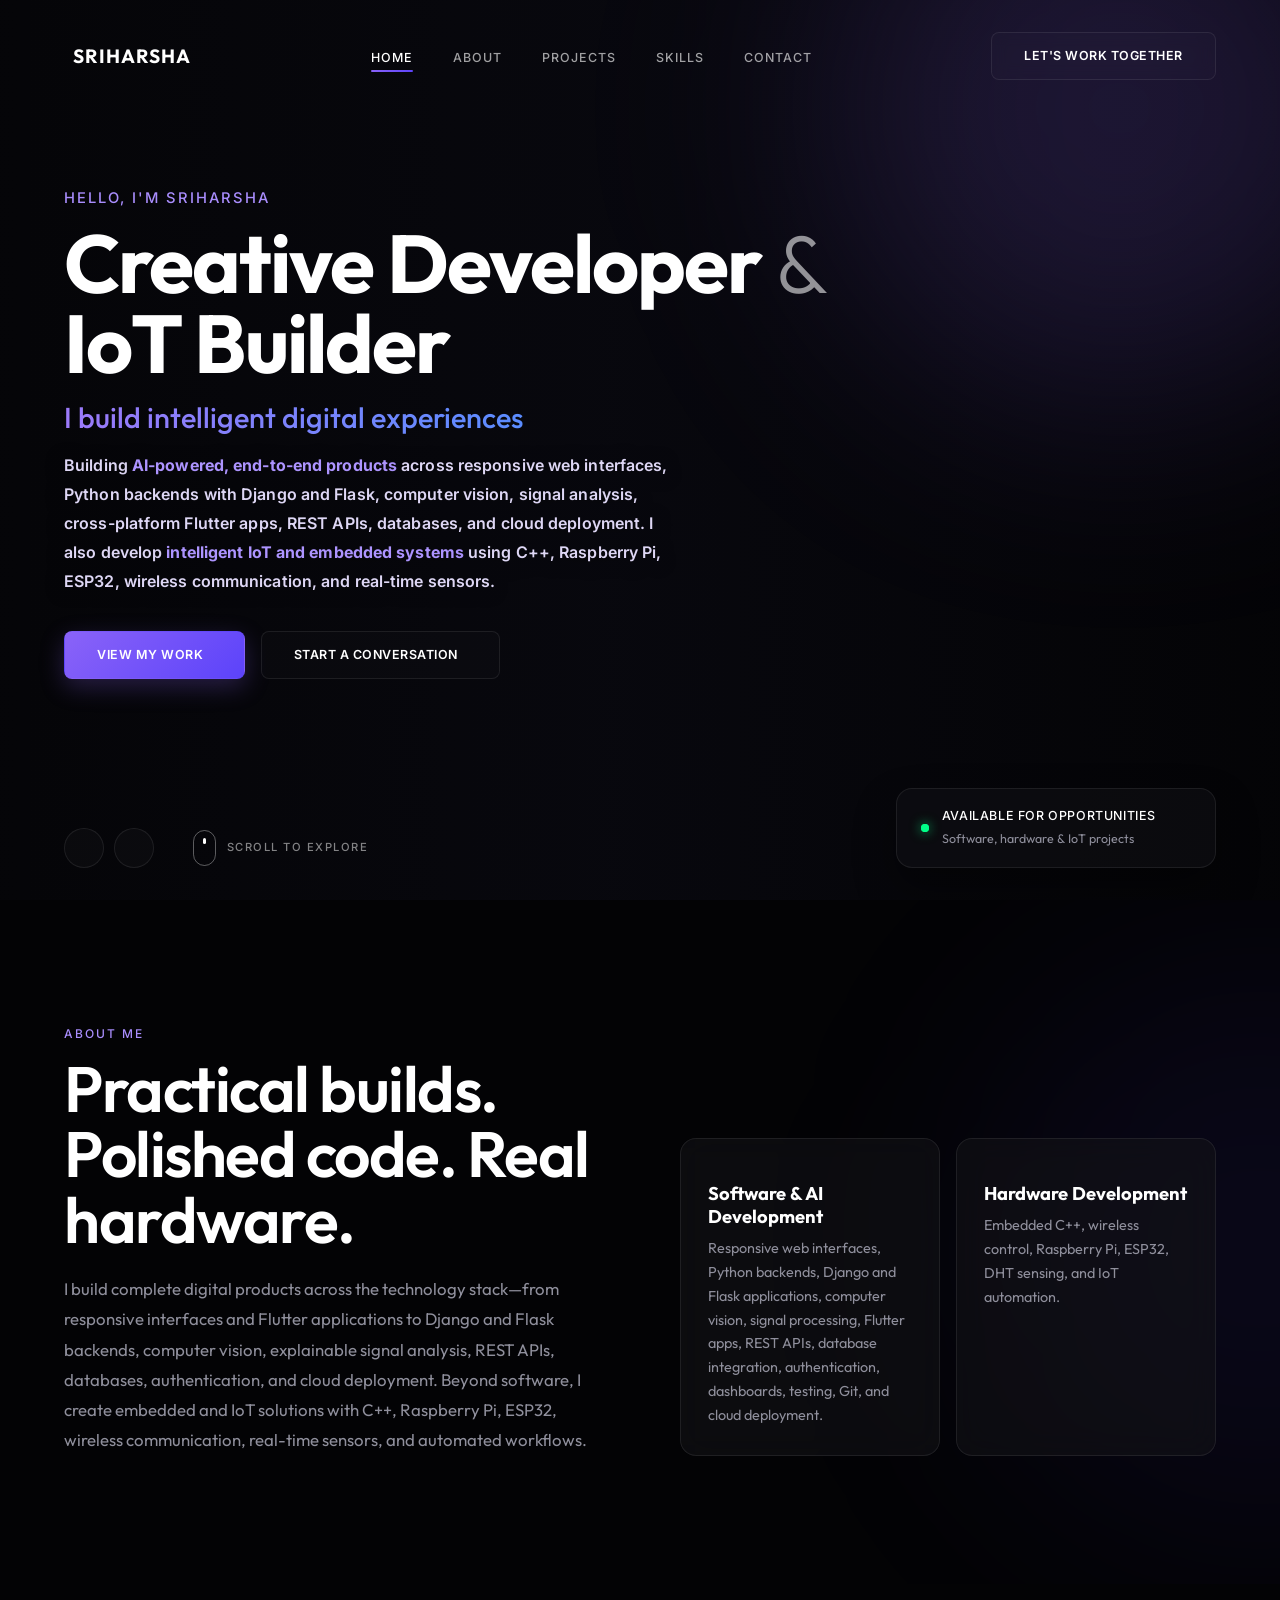
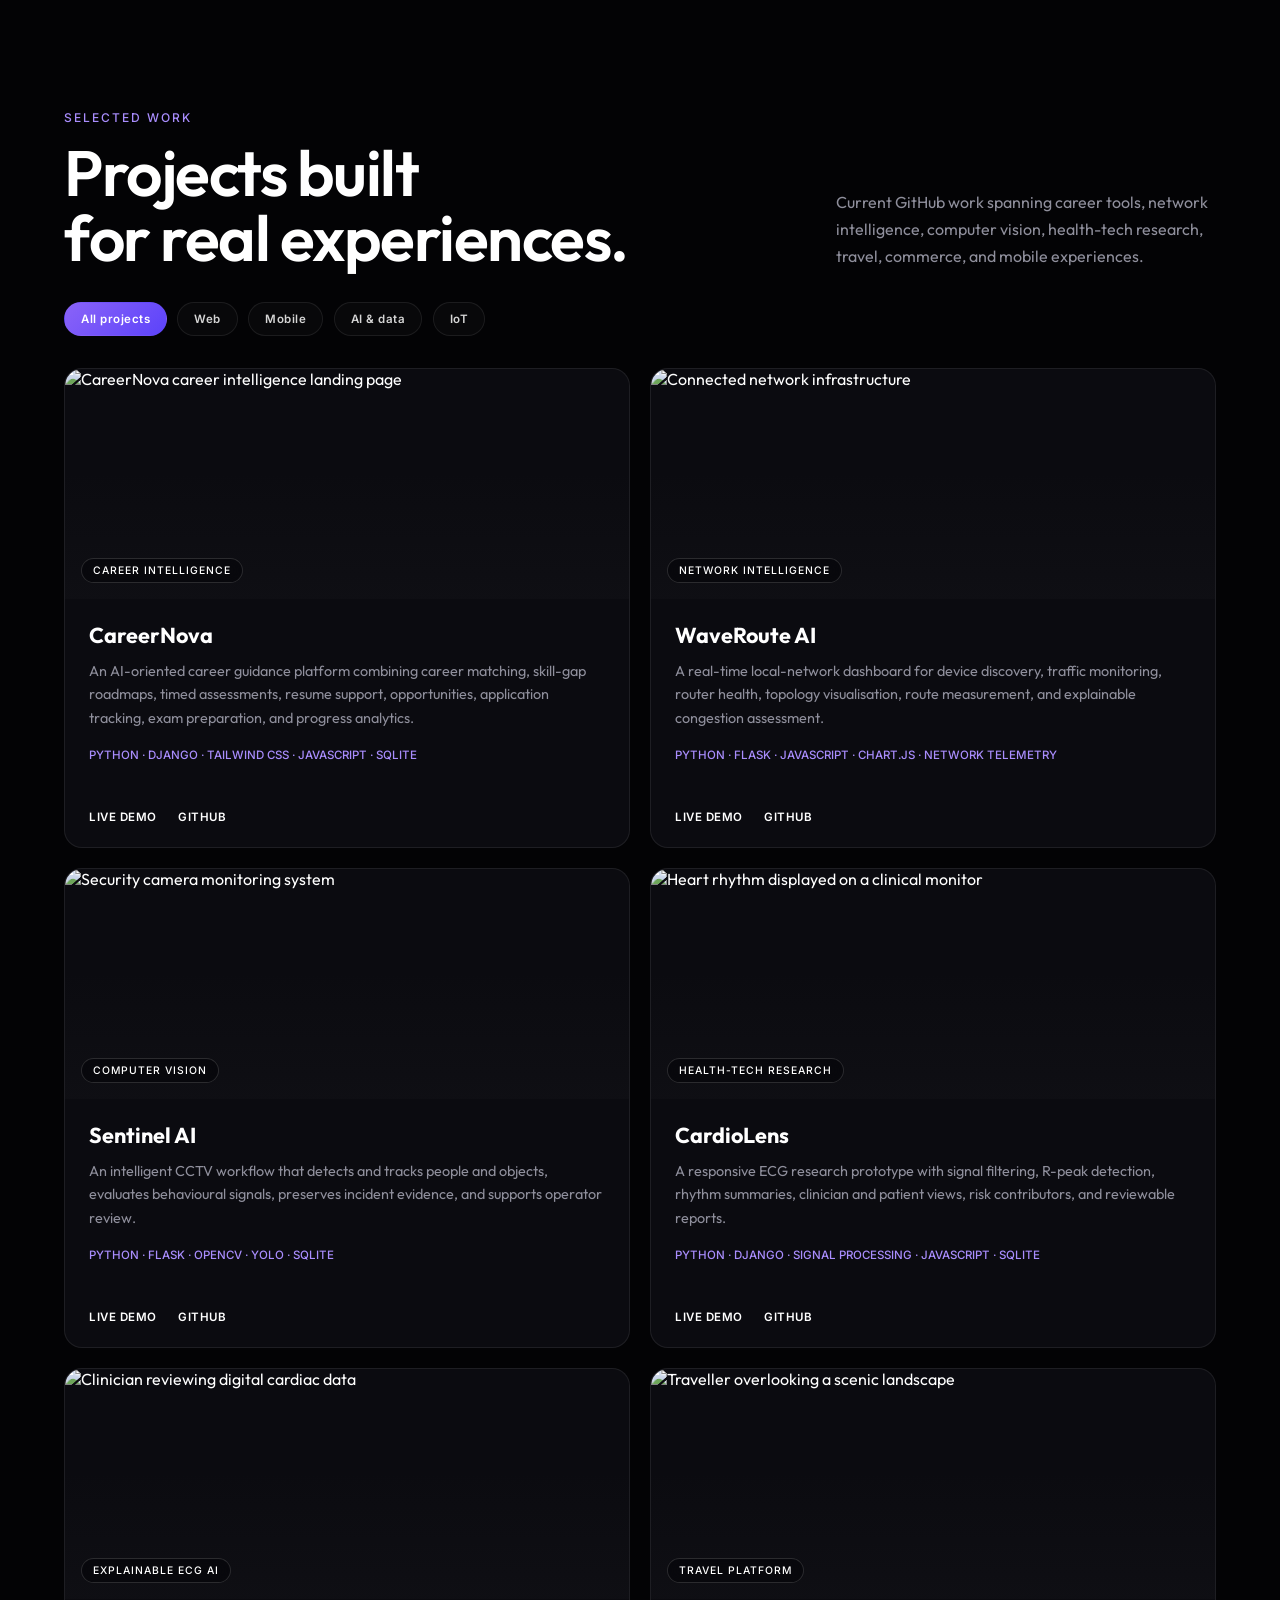
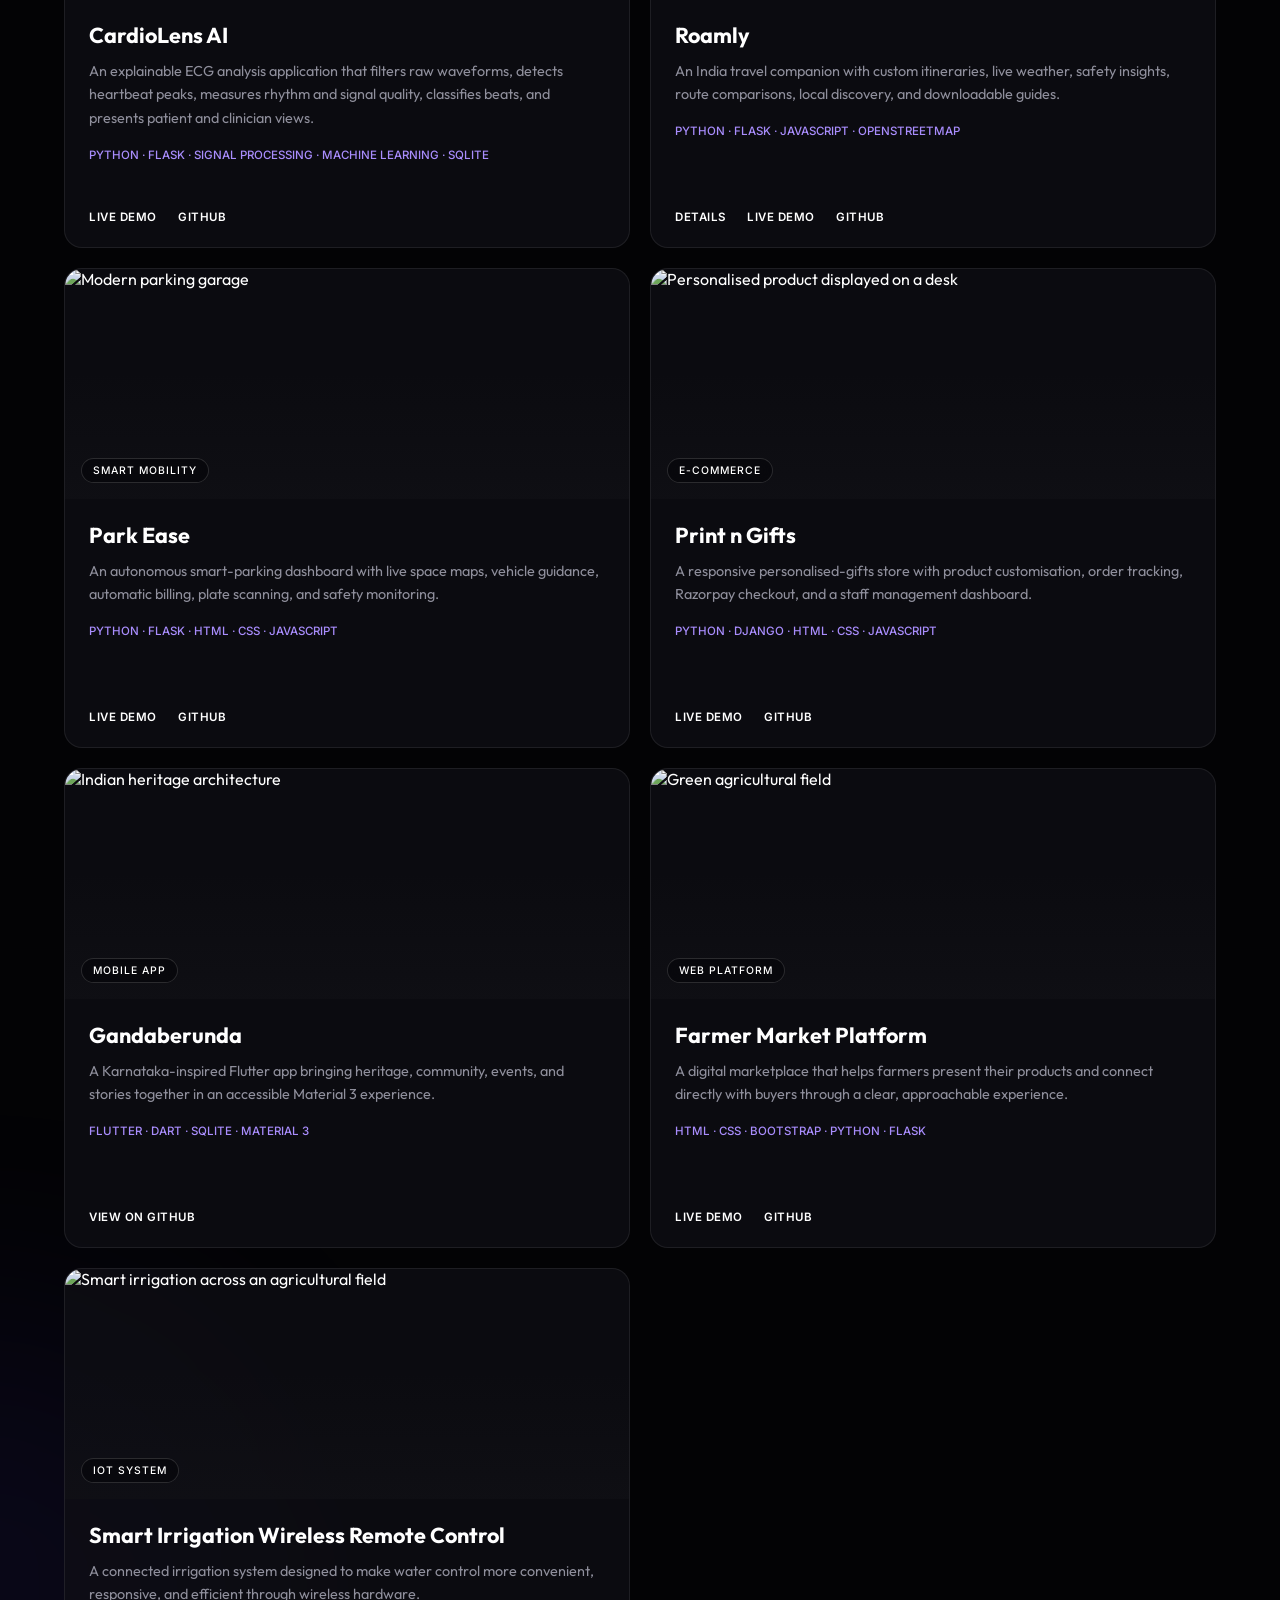
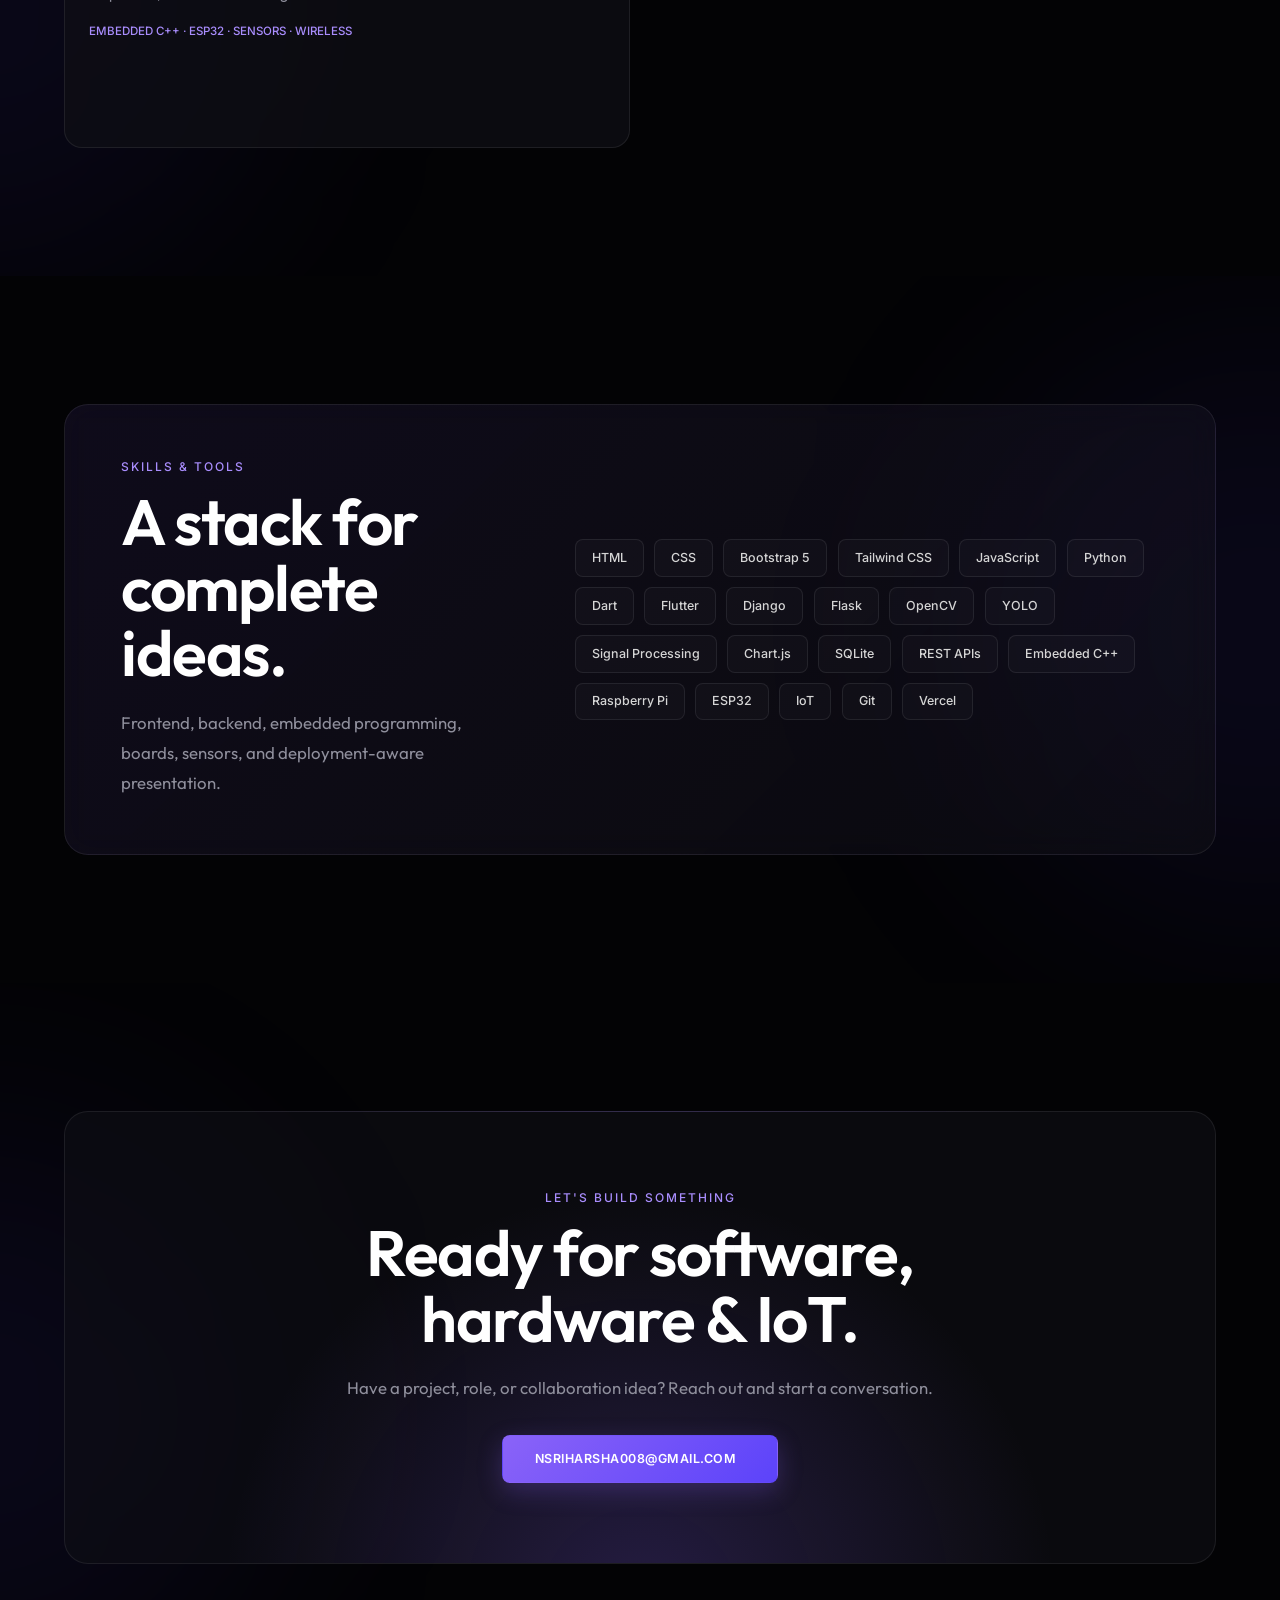
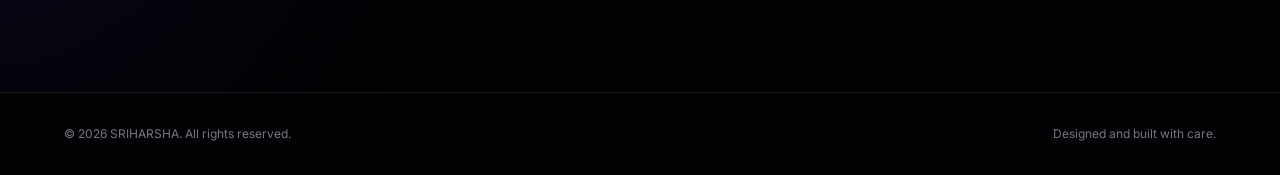
==== index.html @ 133e0e64 "Remove CareerNova details page" ====
<!doctype html>
<html lang="en">
<head>
  <meta charset="utf-8">
  <meta name="viewport" content="width=device-width, initial-scale=1">
  <meta name="description" content="Sriharsha builds AI-powered web applications, intelligent monitoring systems, mobile products, and IoT experiences.">
  <title>Sriharsha — AI, Software &amp; IoT Developer</title>
  <link rel="preconnect" href="https://fonts.googleapis.com">
  <link rel="preconnect" href="https://fonts.gstatic.com" crossorigin>
  <link href="https://fonts.googleapis.com/css2?family=Inter:wght@400;500;600&family=Outfit:wght@300;400;500;600;700;800&display=swap" rel="stylesheet">
  <script src="https://unpkg.com/@phosphor-icons/web"></script>
  <style>
    :root {
      --bg: #030305;
      --text: #fff;
      --muted: #d5d5d5;
      --muted-dark: #8f8f9c;
      --accent: #8a63f8;
      --accent-gradient: linear-gradient(135deg, #8a63f8 0%, #5c43fa 100%);
      --accent-hover: linear-gradient(135deg, #9c7afa 0%, #6d56fb 100%);
      --text-gradient: linear-gradient(90deg, #9c7afa 0%, #5a8cff 100%);
      --glass: rgba(20, 20, 25, .4);
      --border: rgba(255, 255, 255, .08);
      --container: 1200px;
    }

    *, *::before, *::after { box-sizing: border-box; }
    html { scroll-behavior: smooth; }
    body {
      margin: 0;
      color: var(--text);
      background: var(--bg);
      font-family: "Outfit", system-ui, sans-serif;
      overflow-x: hidden;
    }
    body.menu-open { overflow: hidden; }
    a { color: inherit; }
    button, a { -webkit-tap-highlight-color: transparent; }
    img { display: block; max-width: 100%; }
    ::selection { color: #fff; background: var(--accent); }

    .hero-section {
      position: relative;
      z-index: 1;
      display: flex;
      min-height: 100vh;
      padding: 2rem 4rem;
      flex-direction: column;
      overflow: hidden;
      isolation: isolate;
    }
    .video-container, .video-overlay {
      position: absolute;
      inset: 0;
      z-index: -2;
    }
    .video-container video {
      width: 100%;
      height: 100%;
      object-fit: cover;
      filter: saturate(.82) brightness(.7);
    }
    .video-overlay {
      z-index: -1;
      background:
        linear-gradient(90deg, rgba(5,5,8,.95) 0%, rgba(29,29,53,.182) 48%, rgba(5,5,8,.4) 100%),
        linear-gradient(0deg, rgba(3,3,5,.86) 0%, transparent 35%);
    }
    .video-glow {
      position: absolute;
      top: -20%;
      right: -10%;
      z-index: -1;
      width: 45vw;
      height: 45vw;
      border-radius: 50%;
      background: rgba(138, 99, 248, .18);
      filter: blur(120px);
      pointer-events: none;
    }

    .navbar {
      position: relative;
      z-index: 10;
      display: flex;
      align-items: center;
      justify-content: space-between;
      padding-bottom: 2rem;
    }
    .logo {
      display: inline-flex;
      align-items: center;
      gap: .55rem;
      font-size: 1.2rem;
      font-weight: 700;
      letter-spacing: 1px;
      text-decoration: none;
    }
    .logo i { color: #a98dfd; font-size: 1.8rem; }
    .nav-links {
      display: flex;
      gap: 2.5rem;
      margin: 0;
      padding: 0;
      list-style: none;
    }
    .nav-links a {
      position: relative;
      color: rgba(255,255,255,.62);
      font-family: "Inter", sans-serif;
      font-size: .78rem;
      font-weight: 500;
      letter-spacing: 1px;
      text-decoration: none;
      text-transform: uppercase;
      transition: color .3s ease;
    }
    .nav-links a:hover, .nav-links a.active { color: #fff; }
    .nav-links a.active::after {
      position: absolute;
      right: 0;
      bottom: -7px;
      left: 0;
      height: 2px;
      border-radius: 2px;
      background: var(--accent-gradient);
      content: "";
    }
    .mobile-menu-toggle {
      display: none;
      padding: .4rem;
      border: 0;
      color: #fff;
      background: transparent;
      font-size: 1.8rem;
      cursor: pointer;
    }

    .btn {
      display: inline-flex;
      min-height: 48px;
      align-items: center;
      justify-content: center;
      gap: .55rem;
      padding: .9rem 2rem;
      border: 1px solid transparent;
      border-radius: 8px;
      font-family: "Inter", sans-serif;
      font-size: .78rem;
      font-weight: 600;
      letter-spacing: .5px;
      line-height: 1;
      text-decoration: none;
      text-transform: uppercase;
      transition: transform .3s ease, background .3s ease, border-color .3s ease, box-shadow .3s ease;
    }
    .btn-primary {
      color: #fff;
      background: var(--accent-gradient);
      box-shadow: 0 8px 24px rgba(138,99,248,.25);
    }
    .btn-primary:hover {
      background: var(--accent-hover);
      box-shadow: 0 12px 28px rgba(138,99,248,.4);
      transform: translateY(-2px);
    }
    .btn-outline {
      border-color: var(--border);
      background: rgba(255,255,255,.015);
      backdrop-filter: blur(8px);
    }
    .btn-outline:hover {
      border-color: rgba(255,255,255,.2);
      background: rgba(255,255,255,.08);
    }
    .btn:focus-visible, a:focus-visible, button:focus-visible {
      outline: 2px solid #ae95ff;
      outline-offset: 4px;
    }

    .hero-content {
      display: flex;
      flex: 1;
      align-items: center;
      padding: 2rem 0;
    }
    .hero-copy { max-width: 810px; }
    .greeting {
      margin: 0 0 1rem;
      color: #a98dfd;
      font-family: "Inter", sans-serif;
      font-size: .92rem;
      font-weight: 500;
      letter-spacing: 2px;
    }
    .main-title {
      max-width: 850px;
      margin: 0 0 1rem;
      font-size: clamp(3.8rem, 6.4vw, 6.25rem);
      font-weight: 700;
      letter-spacing: -2px;
      line-height: .98;
    }
    .main-title .soft { color: rgba(255,255,255,.56); font-weight: 300; }
    .sub-title {
      width: fit-content;
      margin: 0 0 1rem;
      color: transparent;
      background: var(--text-gradient);
      background-clip: text;
      font-size: 1.8rem;
      font-weight: 500;
      -webkit-background-clip: text;
    }
    .hero-description {
      max-width: 620px;
      margin: 0 0 2.25rem;
      color: #ded7f5;
      font-family: "Inter", sans-serif;
      font-size: 1rem;
      font-weight: 600;
      letter-spacing: .1px;
      line-height: 1.8;
      text-shadow: 0 2px 18px rgba(0,0,0,.55);
    }
    .hero-description strong { color: #ad94ff; font-weight: 700; }
    .cta-group { display: flex; gap: 1rem; }

    .hero-footer {
      display: flex;
      align-items: flex-end;
      justify-content: space-between;
      gap: 2rem;
      padding-top: 2rem;
    }
    .footer-left { display: flex; align-items: center; gap: 2.4rem; }
    .socials { display: flex; gap: .65rem; }
    .social-link {
      display: grid;
      width: 40px;
      height: 40px;
      border: 1px solid var(--border);
      border-radius: 50%;
      background: rgba(255,255,255,.025);
      place-items: center;
      text-decoration: none;
      transition: .3s ease;
    }
    .social-link:hover { color: #030305; background: #fff; transform: translateY(-3px); }
    .scroll-indicator {
      display: flex;
      align-items: center;
      gap: .7rem;
      color: rgba(255,255,255,.5);
      font: 500 .7rem/1 "Inter", sans-serif;
      letter-spacing: 1.5px;
      text-transform: uppercase;
    }
    .mouse {
      display: flex;
      width: 23px;
      height: 36px;
      justify-content: center;
      border: 1px solid rgba(255,255,255,.35);
      border-radius: 99px;
    }
    .wheel {
      width: 3px;
      height: 6px;
      margin-top: 7px;
      border-radius: 2px;
      background: #fff;
      animation: wheel 2s infinite;
    }
    .availability-card {
      width: 100%;
      max-width: 320px;
      padding: 1.25rem 1.5rem;
      border: 1px solid var(--border);
      border-radius: 16px;
      background: var(--glass);
      box-shadow: 0 20px 40px rgba(0,0,0,.4);
      backdrop-filter: blur(16px);
    }
    .availability-row { display: flex; align-items: center; gap: .8rem; }
    .pulse-dot {
      position: relative;
      width: 8px;
      height: 8px;
      border-radius: 50%;
      background: #00ff88;
      box-shadow: 0 0 12px rgba(0,255,136,.75);
    }
    .pulse-dot::after {
      position: absolute;
      inset: 0;
      border-radius: inherit;
      background: #00ff88;
      content: "";
      animation: pulse 2s infinite;
    }
    .availability-card strong {
      display: block;
      margin-bottom: .18rem;
      font: 500 .78rem/1.2 "Inter", sans-serif;
      letter-spacing: .6px;
      text-transform: uppercase;
    }
    .availability-card span { color: var(--muted-dark); font-size: .78rem; }

    .content-section { position: relative; padding: 8rem 4rem; overflow: hidden; }
    .content-section::before {
      position: absolute;
      width: 560px;
      height: 560px;
      border-radius: 50%;
      background: rgba(92,67,250,.08);
      filter: blur(120px);
      content: "";
      pointer-events: none;
    }
    .content-section:nth-of-type(odd)::before { top: 10%; right: -260px; }
    .content-section:nth-of-type(even)::before { bottom: 0; left: -300px; }
    .section-inner { position: relative; width: min(100%, var(--container)); margin: 0 auto; }
    .eyebrow {
      margin: 0 0 1rem;
      color: #a98dfd;
      font: 500 .75rem/1 "Inter", sans-serif;
      letter-spacing: 2px;
      text-transform: uppercase;
    }
    .section-title {
      max-width: 760px;
      margin: 0;
      font-size: clamp(2.5rem, 5vw, 4.5rem);
      font-weight: 600;
      letter-spacing: -1.5px;
      line-height: 1.02;
    }
    .section-lead { max-width: 650px; margin: 1.4rem 0 0; color: var(--muted-dark); font-size: 1.05rem; line-height: 1.8; }
    .about-grid { display: grid; grid-template-columns: 1fr 1fr; gap: 5rem; align-items: end; }
    .about-cards { display: grid; grid-template-columns: 1fr 1fr; gap: 1rem; }
    .glass-card {
      padding: 1.7rem;
      border: 1px solid var(--border);
      border-radius: 16px;
      background: rgba(20,20,25,.55);
      backdrop-filter: blur(16px);
      transition: border-color .3s ease, transform .3s ease;
    }
    .glass-card:hover { border-color: rgba(138,99,248,.45); transform: translateY(-5px); }
    .glass-card i { color: #a98dfd; font-size: 1.7rem; }
    .glass-card h3 { margin: 1rem 0 .6rem; font-size: 1.15rem; }
    .glass-card p { margin: 0; color: var(--muted-dark); font-size: .9rem; line-height: 1.65; }

    .section-head { display: flex; align-items: end; justify-content: space-between; gap: 3rem; margin-bottom: 3rem; }
    .section-note { max-width: 380px; margin: 0; color: var(--muted-dark); line-height: 1.7; }
    .project-filters { display: flex; flex-wrap: wrap; gap: .65rem; margin: -1rem 0 2rem; }
    .filter-btn {
      padding: .65rem 1rem;
      border: 1px solid var(--border);
      border-radius: 99px;
      color: var(--muted);
      background: rgba(255,255,255,.025);
      font: 600 .72rem/1 "Inter", sans-serif;
      letter-spacing: .5px;
      cursor: pointer;
      transition: .25s ease;
    }
    .filter-btn:hover, .filter-btn.active { border-color: transparent; color: #fff; background: var(--accent-gradient); }
    .project-grid { display: grid; grid-template-columns: repeat(2, 1fr); gap: 1.25rem; }
    .project-card {
      display: flex;
      min-height: 480px;
      flex-direction: column;
      overflow: hidden;
      border: 1px solid var(--border);
      border-radius: 18px;
      background: rgba(16,16,21,.72);
      transition: border-color .35s ease, box-shadow .35s ease, transform .35s ease;
    }
    .project-card:hover {
      border-color: rgba(138,99,248,.5);
      box-shadow: 0 25px 65px rgba(0,0,0,.45);
      transform: translateY(-8px);
    }
    .project-image { position: relative; height: 230px; overflow: hidden; }
    .project-image::after { position: absolute; inset: 0; background: linear-gradient(0deg, rgba(16,16,21,.75), transparent 55%); content: ""; }
    .project-image img { width: 100%; height: 100%; object-fit: cover; filter: saturate(.65); transition: .5s ease; }
    .project-card:hover img { filter: saturate(1); transform: scale(1.04); }
    .project-tag {
      position: absolute;
      bottom: 1rem;
      left: 1rem;
      z-index: 1;
      padding: .4rem .7rem;
      border: 1px solid rgba(255,255,255,.14);
      border-radius: 99px;
      background: rgba(5,5,8,.55);
      font: 500 .65rem/1 "Inter", sans-serif;
      letter-spacing: 1px;
      text-transform: uppercase;
      backdrop-filter: blur(8px);
    }
    .project-body { display: flex; flex: 1; padding: 1.5rem; flex-direction: column; }
    .project-body h3 { margin: 0 0 .65rem; font-size: 1.35rem; line-height: 1.2; }
    .project-body p { margin: 0; color: var(--muted-dark); font-size: .9rem; line-height: 1.65; }
    .project-stack { margin-top: 1rem !important; color: #a98dfd !important; font: 500 .72rem/1.5 "Inter", sans-serif !important; text-transform: uppercase; }
    .project-actions { display: flex; flex-wrap: wrap; gap: .65rem 1rem; margin-top: auto; padding-top: 1.5rem; }
    .project-link {
      display: inline-flex;
      align-items: center;
      gap: .35rem;
      color: #fff;
      font: 600 .72rem/1 "Inter", sans-serif;
      letter-spacing: .5px;
      text-decoration: none;
      text-transform: uppercase;
    }
    .project-link:hover { color: #a98dfd; }
    .project-card[hidden] { display: none; }

    .skills-shell {
      display: grid;
      padding: 3.5rem;
      border: 1px solid var(--border);
      border-radius: 24px;
      background: linear-gradient(135deg, rgba(138,99,248,.09), rgba(20,20,25,.45));
      grid-template-columns: .8fr 1.2fr;
      gap: 4rem;
      backdrop-filter: blur(16px);
    }
    .skill-list { display: flex; align-content: center; flex-wrap: wrap; gap: .65rem; }
    .skill {
      padding: .72rem 1rem;
      border: 1px solid var(--border);
      border-radius: 8px;
      color: var(--muted);
      background: rgba(255,255,255,.025);
      font: 500 .78rem/1 "Inter", sans-serif;
      transition: .25s ease;
    }
    .skill:hover { border-color: rgba(138,99,248,.5); color: #fff; background: rgba(138,99,248,.1); transform: translateY(-2px); }

    .contact-panel {
      padding: 5rem 2rem;
      border: 1px solid var(--border);
      border-radius: 24px;
      background: radial-gradient(circle at 50% 110%, rgba(138,99,248,.22), transparent 55%), rgba(16,16,21,.62);
      text-align: center;
    }
    .contact-panel .section-title { margin-inline: auto; }
    .contact-panel .section-lead { margin-inline: auto; }
    .contact-panel .btn { margin-top: 2rem; }
    footer {
      display: flex;
      padding: 2rem 4rem;
      align-items: center;
      justify-content: space-between;
      border-top: 1px solid var(--border);
      color: #767680;
      font: 400 .75rem/1.5 "Inter", sans-serif;
    }
    .back-to-top {
      position: fixed;
      right: 1.5rem;
      bottom: 1.5rem;
      z-index: 20;
      display: grid;
      width: 46px;
      height: 46px;
      border: 1px solid rgba(255,255,255,.14);
      border-radius: 50%;
      color: #fff;
      background: var(--accent-gradient);
      box-shadow: 0 10px 30px rgba(92,67,250,.35);
      font-size: 1.2rem;
      cursor: pointer;
      opacity: 0;
      pointer-events: none;
      place-items: center;
      transform: translateY(12px);
      transition: opacity .25s ease, transform .25s ease;
    }
    .back-to-top.visible { opacity: 1; pointer-events: auto; transform: none; }

    .animate-fade-up { opacity: 0; animation: fade-up .8s cubic-bezier(.16,1,.3,1) forwards; }
    .delay-1 { animation-delay: .1s; }
    .delay-2 { animation-delay: .2s; }
    .delay-3 { animation-delay: .3s; }
    .delay-4 { animation-delay: .5s; }
    .reveal { opacity: 0; transform: translateY(24px); transition: opacity .75s ease, transform .75s ease; }
    .reveal.visible { opacity: 1; transform: none; }
    @keyframes fade-up { to { opacity: 1; transform: translateY(0); } from { opacity: 0; transform: translateY(30px); } }
    @keyframes wheel { from { opacity: 1; transform: translateY(0); } to { opacity: 0; transform: translateY(15px); } }
    @keyframes pulse { from { opacity: .8; transform: scale(1); } to { opacity: 0; transform: scale(2.5); } }

    @media (max-width: 1200px) {
      .hero-section, .content-section { padding-right: 2rem; padding-left: 2rem; }
      .main-title { font-size: clamp(3.8rem, 6vw, 4.5rem); }
    }
    @media (max-width: 1024px) {
      .nav-links, .nav-actions { display: none; }
      .mobile-menu-toggle { display: block; }
      .nav-links.open {
        position: absolute;
        z-index: 11;
        top: calc(100% + .5rem);
        right: 0;
        left: 0;
        display: flex;
        gap: 0;
        padding: 1.5rem;
        border: 1px solid var(--border);
        border-radius: 14px;
        background: rgba(5,5,8,.94);
        box-shadow: 0 24px 60px rgba(0,0,0,.55);
        flex-direction: column;
        backdrop-filter: blur(18px);
      }
      .nav-links.open a {
        display: block;
        padding: .85rem .25rem;
      }
      .nav-links.open a.active::after {
        right: auto;
        bottom: .55rem;
        width: 2.5rem;
      }
      .hero-footer { align-items: stretch; flex-direction: column; gap: 2rem; }
      .footer-left { justify-content: space-between; }
      .scroll-indicator { display: none; }
      .availability-card { max-width: 100%; }
      .about-grid, .skills-shell { grid-template-columns: 1fr; gap: 2.5rem; }
      .project-grid { grid-template-columns: repeat(2, 1fr); }
    }
    @media (max-width: 768px) {
      .hero-section, .content-section { padding-right: 1.5rem; padding-left: 1.5rem; }
      .hero-section { min-height: 100svh; }
      .navbar { padding-bottom: 1rem; }
      .hero-content { padding: 3rem 0; }
      .main-title { font-size: clamp(2.65rem, 10vw, 3.5rem); letter-spacing: -1px; line-height: 1.02; overflow-wrap: anywhere; }
      .sub-title { font-size: 1.4rem; }
      .hero-description { max-width: none; }
      .cta-group { flex-direction: column; }
      .cta-group .btn { width: 100%; }
      .footer-left { align-items: flex-start; flex-direction: column; }
      .content-section { padding-top: 6rem; padding-bottom: 6rem; }
      .section-head { align-items: flex-start; flex-direction: column; gap: 1.25rem; margin-bottom: 2.5rem; }
      .project-filters { margin-top: -.5rem; }
      .project-grid { grid-template-columns: 1fr; }
      .about-cards { grid-template-columns: 1fr; }
      .skills-shell { padding: 2rem 1.4rem; }
      .contact-panel .btn { max-width: 100%; padding-right: 1.25rem; padding-left: 1.25rem; overflow-wrap: anywhere; }
      footer { padding: 1.5rem; align-items: flex-start; flex-direction: column; gap: .5rem; }
    }
    @media (max-width: 480px) {
      .hero-section, .content-section { padding-right: 1rem; padding-left: 1rem; }
      .hero-section { padding-top: 1rem; padding-bottom: 1.25rem; }
      .logo { font-size: 1rem; }
      .main-title { font-size: clamp(2.15rem, 10.5vw, 2.8rem); }
      .sub-title { font-size: 1.2rem; }
      .hero-description { font-size: .88rem; line-height: 1.7; }
      .greeting { font-size: .78rem; letter-spacing: 1.5px; }
      .project-filters { display: grid; grid-template-columns: 1fr 1fr; }
      .filter-btn { min-height: 44px; }
      .project-card { min-height: 0; }
      .project-image { height: 190px; }
      .project-body { padding: 1.25rem; }
      .availability-card { padding: 1rem; }
      .section-title { font-size: 2.35rem; }
      .skills-shell { padding: 1.5rem 1rem; }
      .skill { padding: .65rem .8rem; font-size: .7rem; }
      .contact-panel { padding: 3.5rem 1rem; }
      .contact-panel .btn { font-size: .68rem; text-transform: none; }
      .back-to-top { right: 1rem; bottom: 1rem; width: 42px; height: 42px; }
    }
    @media (max-width: 360px) {
      .main-title { font-size: 2rem; }
      .section-title { font-size: 2rem; }
      .project-filters { grid-template-columns: 1fr; }
    }
    @media (prefers-reduced-motion: reduce) {
      html { scroll-behavior: auto; }
      *, *::before, *::after { animation-duration: .01ms !important; animation-iteration-count: 1 !important; transition-duration: .01ms !important; }
    }
  </style>
</head>
<body>
  <header class="hero-section" id="home">
    <div class="video-container" aria-hidden="true">
      <video id="heroVideo" autoplay muted playsinline preload="auto">
        <source src="https://strvid.nyc3.cdn.digitaloceanspaces.com/cloudinary/portfolio_hero_bg_zuhahj.webm" type="video/webm">
      </video>
    </div>
    <div class="video-overlay"></div>
    <div class="video-glow"></div>

    <nav class="navbar" aria-label="Primary navigation">
      <a class="logo" href="#home" aria-label="Sriharsha home"><i class="ph ph-cube-transparent"></i><span>SRIHARSHA</span></a>
      <ul class="nav-links" id="navLinks">
        <li><a class="active" href="#home">Home</a></li>
        <li><a href="#about">About</a></li>
        <li><a href="#projects">Projects</a></li>
        <li><a href="#skills">Skills</a></li>
        <li><a href="#contact">Contact</a></li>
      </ul>
      <div class="nav-actions"><a class="btn btn-outline" href="#contact">Let's work together</a></div>
      <button class="mobile-menu-toggle" id="menuToggle" type="button" aria-controls="navLinks" aria-expanded="false" aria-label="Open menu"><i class="ph ph-list"></i></button>
    </nav>

    <div class="hero-content">
      <div class="hero-copy">
        <p class="greeting animate-fade-up delay-1">HELLO, I'M SRIHARSHA</p>
        <h1 class="main-title animate-fade-up delay-2">Creative Developer <span class="soft">&amp;</span><br>IoT Builder</h1>
        <p class="sub-title animate-fade-up delay-3">I build intelligent digital experiences</p>
        <p class="hero-description animate-fade-up delay-3">Building <strong>AI-powered, end-to-end products</strong> across responsive web interfaces, Python backends with Django and Flask, computer vision, signal analysis, cross-platform Flutter apps, REST APIs, databases, and cloud deployment. I also develop <strong>intelligent IoT and embedded systems</strong> using C++, Raspberry Pi, ESP32, wireless communication, and real-time sensors.</p>
        <div class="cta-group animate-fade-up delay-4">
          <a class="btn btn-primary" href="#projects">View my work <i class="ph ph-arrow-down"></i></a>
          <a class="btn btn-outline" href="https://wa.me/918660629986?text=Hello%20Sriharsha%2C%20I%20visited%20your%20portfolio%20and%20would%20like%20to%20connect." target="_blank" rel="noopener">Start a conversation <i class="ph ph-whatsapp-logo"></i></a>
        </div>
      </div>
    </div>

    <div class="hero-footer animate-fade-up delay-4">
      <div class="footer-left">
        <div class="socials" aria-label="Contact links">
          <a class="social-link" href="mailto:nsriharsha008@gmail.com" aria-label="Email Sriharsha"><i class="ph ph-envelope-simple"></i></a>
          <a class="social-link" href="https://github.com/SRIHARSHA2108" target="_blank" rel="noopener" aria-label="Sriharsha on GitHub"><i class="ph ph-github-logo"></i></a>
        </div>
        <div class="scroll-indicator"><span class="mouse"><span class="wheel"></span></span><span>Scroll to explore</span></div>
      </div>
      <div class="availability-card">
        <div class="availability-row">
          <span class="pulse-dot" aria-hidden="true"></span>
          <div><strong>Available for opportunities</strong><span>Software, hardware &amp; IoT projects</span></div>
        </div>
      </div>
    </div>
  </header>

  <main>
    <section class="content-section" id="about">
      <div class="section-inner about-grid">
        <div class="reveal">
          <p class="eyebrow">About me</p>
          <h2 class="section-title">Practical builds. Polished code. Real hardware.</h2>
          <p class="section-lead">I build complete digital products across the technology stack—from responsive interfaces and Flutter applications to Django and Flask backends, computer vision, explainable signal analysis, REST APIs, databases, authentication, and cloud deployment. Beyond software, I create embedded and IoT solutions with C++, Raspberry Pi, ESP32, wireless communication, real-time sensors, and automated workflows.</p>
        </div>
        <div class="about-cards reveal">
          <article class="glass-card"><i class="ph ph-browser"></i><h3>Software &amp; AI Development</h3><p>Responsive web interfaces, Python backends, Django and Flask applications, computer vision, signal processing, Flutter apps, REST APIs, database integration, authentication, dashboards, testing, Git, and cloud deployment.</p></article>
          <article class="glass-card"><i class="ph ph-cpu"></i><h3>Hardware Development</h3><p>Embedded C++, wireless control, Raspberry Pi, ESP32, DHT sensing, and IoT automation.</p></article>
        </div>
      </div>
    </section>

    <section class="content-section" id="projects">
      <div class="section-inner">
        <div class="section-head reveal">
          <div><p class="eyebrow">Selected work</p><h2 class="section-title">Projects built<br>for real experiences.</h2></div>
          <p class="section-note">Current GitHub work spanning career tools, network intelligence, computer vision, health-tech research, travel, commerce, and mobile experiences.</p>
        </div>
        <div class="project-filters reveal" aria-label="Filter projects">
          <button class="filter-btn active" type="button" data-filter="all" aria-pressed="true">All projects</button>
          <button class="filter-btn" type="button" data-filter="web" aria-pressed="false">Web</button>
          <button class="filter-btn" type="button" data-filter="mobile" aria-pressed="false">Mobile</button>
          <button class="filter-btn" type="button" data-filter="ai" aria-pressed="false">AI &amp; data</button>
          <button class="filter-btn" type="button" data-filter="iot" aria-pressed="false">IoT</button>
        </div>
        <div class="project-grid">
          <article class="project-card reveal" data-category="ai web">
            <div class="project-image"><img src="https://raw.githubusercontent.com/SRIHARSHA2108/CareerNova/main/docs/screenshots/landing-page.png" alt="CareerNova career intelligence landing page" loading="lazy"><span class="project-tag">Career intelligence</span></div>
            <div class="project-body"><h3>CareerNova</h3><p>An AI-oriented career guidance platform combining career matching, skill-gap roadmaps, timed assessments, resume support, opportunities, application tracking, exam preparation, and progress analytics.</p><p class="project-stack">Python · Django · Tailwind CSS · JavaScript · SQLite</p><div class="project-actions"><a class="project-link" href="https://career-nova-gamma.vercel.app" target="_blank" rel="noopener">Live demo <i class="ph ph-arrow-up-right"></i></a><a class="project-link" href="https://github.com/SRIHARSHA2108/CareerNova" target="_blank" rel="noopener">GitHub <i class="ph ph-github-logo"></i></a></div></div>
          </article>
          <article class="project-card reveal" data-category="ai web">
            <div class="project-image"><img src="https://images.unsplash.com/photo-1558494949-ef010cbdcc31?auto=format&amp;fit=crop&amp;w=1200&amp;q=85" alt="Connected network infrastructure" loading="lazy"><span class="project-tag">Network intelligence</span></div>
            <div class="project-body"><h3>WaveRoute AI</h3><p>A real-time local-network dashboard for device discovery, traffic monitoring, router health, topology visualisation, route measurement, and explainable congestion assessment.</p><p class="project-stack">Python · Flask · JavaScript · Chart.js · Network telemetry</p><div class="project-actions"><a class="project-link" href="https://wave-route-ai-network-lab.vercel.app" target="_blank" rel="noopener">Live demo <i class="ph ph-arrow-up-right"></i></a><a class="project-link" href="https://github.com/SRIHARSHA2108/WaveRoute-AI-NETWORK-LAB" target="_blank" rel="noopener">GitHub <i class="ph ph-github-logo"></i></a></div></div>
          </article>
          <article class="project-card reveal" data-category="ai web">
            <div class="project-image"><img src="https://images.unsplash.com/photo-1557597774-9d273605dfa9?auto=format&amp;fit=crop&amp;w=1200&amp;q=85" alt="Security camera monitoring system" loading="lazy"><span class="project-tag">Computer vision</span></div>
            <div class="project-body"><h3>Sentinel AI</h3><p>An intelligent CCTV workflow that detects and tracks people and objects, evaluates behavioural signals, preserves incident evidence, and supports operator review.</p><p class="project-stack">Python · Flask · OpenCV · YOLO · SQLite</p><div class="project-actions"><a class="project-link" href="https://sentinel-ai-kkka.vercel.app" target="_blank" rel="noopener">Live demo <i class="ph ph-arrow-up-right"></i></a><a class="project-link" href="https://github.com/SRIHARSHA2108/SentinelAI" target="_blank" rel="noopener">GitHub <i class="ph ph-github-logo"></i></a></div></div>
          </article>
          <article class="project-card reveal" data-category="ai web">
            <div class="project-image"><img src="https://images.unsplash.com/photo-1559757175-0eb30cd8c063?auto=format&amp;fit=crop&amp;w=1200&amp;q=85" alt="Heart rhythm displayed on a clinical monitor" loading="lazy"><span class="project-tag">Health-tech research</span></div>
            <div class="project-body"><h3>CardioLens</h3><p>A responsive ECG research prototype with signal filtering, R-peak detection, rhythm summaries, clinician and patient views, risk contributors, and reviewable reports.</p><p class="project-stack">Python · Django · Signal processing · JavaScript · SQLite</p><div class="project-actions"><a class="project-link" href="https://cardiolens.vercel.app" target="_blank" rel="noopener">Live demo <i class="ph ph-arrow-up-right"></i></a><a class="project-link" href="https://github.com/SRIHARSHA2108/Cardiolens" target="_blank" rel="noopener">GitHub <i class="ph ph-github-logo"></i></a></div></div>
          </article>
          <article class="project-card reveal" data-category="ai web">
            <div class="project-image"><img src="https://images.unsplash.com/photo-1576091160399-112ba8d25d1d?auto=format&amp;fit=crop&amp;w=1200&amp;q=85" alt="Clinician reviewing digital cardiac data" loading="lazy"><span class="project-tag">Explainable ECG AI</span></div>
            <div class="project-body"><h3>CardioLens AI</h3><p>An explainable ECG analysis application that filters raw waveforms, detects heartbeat peaks, measures rhythm and signal quality, classifies beats, and presents patient and clinician views.</p><p class="project-stack">Python · Flask · Signal processing · Machine learning · SQLite</p><div class="project-actions"><a class="project-link" href="https://ai-driven-ecg-analysis.vercel.app" target="_blank" rel="noopener">Live demo <i class="ph ph-arrow-up-right"></i></a><a class="project-link" href="https://github.com/SRIHARSHA2108/AI-Driven-ECG-analysis" target="_blank" rel="noopener">GitHub <i class="ph ph-github-logo"></i></a></div></div>
          </article>
          <article class="project-card reveal" data-category="web">
            <div class="project-image"><img src="https://images.unsplash.com/photo-1500530855697-b586d89ba3ee?auto=format&amp;fit=crop&amp;w=1200&amp;q=85" alt="Traveller overlooking a scenic landscape" loading="lazy"><span class="project-tag">Travel platform</span></div>
            <div class="project-body"><h3>Roamly</h3><p>An India travel companion with custom itineraries, live weather, safety insights, route comparisons, local discovery, and downloadable guides.</p><p class="project-stack">Python · Flask · JavaScript · OpenStreetMap</p><div class="project-actions"><a class="project-link" href="projects/roamly.html">Details <i class="ph ph-arrow-right"></i></a><a class="project-link" href="https://roamly-eosin-three.vercel.app" target="_blank" rel="noopener">Live demo <i class="ph ph-arrow-up-right"></i></a><a class="project-link" href="https://github.com/SRIHARSHA2108/Roamly" target="_blank" rel="noopener">GitHub <i class="ph ph-github-logo"></i></a></div></div>
          </article>
          <article class="project-card reveal" data-category="web">
            <div class="project-image"><img src="https://images.unsplash.com/photo-1590674899484-d5640e854abe?auto=format&amp;fit=crop&amp;w=1200&amp;q=85" alt="Modern parking garage" loading="lazy"><span class="project-tag">Smart mobility</span></div>
            <div class="project-body"><h3>Park Ease</h3><p>An autonomous smart-parking dashboard with live space maps, vehicle guidance, automatic billing, plate scanning, and safety monitoring.</p><p class="project-stack">Python · Flask · HTML · CSS · JavaScript</p><div class="project-actions"><a class="project-link" href="https://parking-system-one-pink.vercel.app" target="_blank" rel="noopener">Live demo <i class="ph ph-arrow-up-right"></i></a><a class="project-link" href="https://github.com/SRIHARSHA2108/PARKING-SYSTEM" target="_blank" rel="noopener">GitHub <i class="ph ph-github-logo"></i></a></div></div>
          </article>
          <article class="project-card reveal" data-category="web">
            <div class="project-image"><img src="https://images.unsplash.com/photo-1523275335684-37898b6baf30?auto=format&amp;fit=crop&amp;w=1200&amp;q=85" alt="Personalised product displayed on a desk" loading="lazy"><span class="project-tag">E-commerce</span></div>
            <div class="project-body"><h3>Print n Gifts</h3><p>A responsive personalised-gifts store with product customisation, order tracking, Razorpay checkout, and a staff management dashboard.</p><p class="project-stack">Python · Django · HTML · CSS · JavaScript</p><div class="project-actions"><a class="project-link" href="https://p-tan-kappa.vercel.app" target="_blank" rel="noopener">Live demo <i class="ph ph-arrow-up-right"></i></a><a class="project-link" href="https://github.com/SRIHARSHA2108/p" target="_blank" rel="noopener">GitHub <i class="ph ph-github-logo"></i></a></div></div>
          </article>
          <article class="project-card reveal" data-category="mobile">
            <div class="project-image"><img src="https://images.unsplash.com/photo-1524492412937-b28074a5d7da?auto=format&amp;fit=crop&amp;w=1200&amp;q=85" alt="Indian heritage architecture" loading="lazy"><span class="project-tag">Mobile app</span></div>
            <div class="project-body"><h3>Gandaberunda</h3><p>A Karnataka-inspired Flutter app bringing heritage, community, events, and stories together in an accessible Material 3 experience.</p><p class="project-stack">Flutter · Dart · SQLite · Material 3</p><div class="project-actions"><a class="project-link" href="https://github.com/SRIHARSHA2108/flutter-application" target="_blank" rel="noopener">View on GitHub <i class="ph ph-github-logo"></i></a></div></div>
          </article>
          <article class="project-card reveal" data-category="web">
            <div class="project-image"><img src="https://images.unsplash.com/photo-1492496913980-501348b61469?auto=format&amp;fit=crop&amp;w=1200&amp;q=85" alt="Green agricultural field" loading="lazy"><span class="project-tag">Web platform</span></div>
            <div class="project-body"><h3>Farmer Market Platform</h3><p>A digital marketplace that helps farmers present their products and connect directly with buyers through a clear, approachable experience.</p><p class="project-stack">HTML · CSS · Bootstrap · Python · Flask</p><div class="project-actions"><a class="project-link" href="https://farmer-market-pf-fbqh.vercel.app" target="_blank" rel="noopener">Live demo <i class="ph ph-arrow-up-right"></i></a><a class="project-link" href="https://github.com/SRIHARSHA2108/FARMER_MARKET_PF" target="_blank" rel="noopener">GitHub <i class="ph ph-github-logo"></i></a></div></div>
          </article>
          <article class="project-card reveal" data-category="iot">
            <div class="project-image"><img src="https://images.unsplash.com/photo-1625246333195-78d9c38ad449?auto=format&amp;fit=crop&amp;w=1200&amp;q=85" alt="Smart irrigation across an agricultural field" loading="lazy"><span class="project-tag">IoT system</span></div>
            <div class="project-body"><h3>Smart Irrigation Wireless Remote Control</h3><p>A connected irrigation system designed to make water control more convenient, responsive, and efficient through wireless hardware.</p><p class="project-stack">Embedded C++ · ESP32 · Sensors · Wireless</p></div>
          </article>
        </div>
      </div>
    </section>

    <section class="content-section" id="skills">
      <div class="section-inner skills-shell reveal">
        <div><p class="eyebrow">Skills &amp; tools</p><h2 class="section-title">A stack for complete ideas.</h2><p class="section-lead">Frontend, backend, embedded programming, boards, sensors, and deployment-aware presentation.</p></div>
        <div class="skill-list" aria-label="Technical skills">
          <span class="skill">HTML</span><span class="skill">CSS</span><span class="skill">Bootstrap 5</span><span class="skill">Tailwind CSS</span><span class="skill">JavaScript</span><span class="skill">Python</span><span class="skill">Dart</span><span class="skill">Flutter</span><span class="skill">Django</span><span class="skill">Flask</span><span class="skill">OpenCV</span><span class="skill">YOLO</span><span class="skill">Signal Processing</span><span class="skill">Chart.js</span><span class="skill">SQLite</span><span class="skill">REST APIs</span><span class="skill">Embedded C++</span><span class="skill">Raspberry Pi</span><span class="skill">ESP32</span><span class="skill">IoT</span><span class="skill">Git</span><span class="skill">Vercel</span>
        </div>
      </div>
    </section>

    <section class="content-section" id="contact">
      <div class="section-inner">
        <div class="contact-panel reveal">
          <p class="eyebrow">Let's build something</p>
          <h2 class="section-title">Ready for software,<br>hardware &amp; IoT.</h2>
          <p class="section-lead">Have a project, role, or collaboration idea? Reach out and start a conversation.</p>
          <a class="btn btn-primary" href="mailto:nsriharsha008@gmail.com">nsriharsha008@gmail.com <i class="ph ph-arrow-up-right"></i></a>
        </div>
      </div>
    </section>
  </main>

  <footer><span>© 2026 SRIHARSHA. All rights reserved.</span><span>Designed and built with care.</span></footer>
  <button class="back-to-top" id="backToTop" type="button" aria-label="Back to top"><i class="ph ph-arrow-up"></i></button>

  <script>
    document.addEventListener("DOMContentLoaded", () => {
      const video = document.getElementById("heroVideo");
      if (video) {
        video.currentTime = 0;
        const playback = video.play();
        if (playback !== undefined) playback.catch(error => console.info("Video autoplay was prevented:", error));
        video.addEventListener("ended", () => console.info("Hero video reached its final frame."));
      }

      const toggle = document.getElementById("menuToggle");
      const links = document.getElementById("navLinks");
      toggle.addEventListener("click", () => {
        const isOpen = links.classList.toggle("open");
        document.body.classList.toggle("menu-open", isOpen);
        toggle.setAttribute("aria-expanded", String(isOpen));
        toggle.setAttribute("aria-label", isOpen ? "Close menu" : "Open menu");
        toggle.innerHTML = isOpen ? '<i class="ph ph-x"></i>' : '<i class="ph ph-list"></i>';
      });
      links.querySelectorAll("a").forEach(link => link.addEventListener("click", () => {
        links.classList.remove("open");
        document.body.classList.remove("menu-open");
        toggle.setAttribute("aria-expanded", "false");
        toggle.setAttribute("aria-label", "Open menu");
        toggle.innerHTML = '<i class="ph ph-list"></i>';
      }));

      const revealObserver = new IntersectionObserver(entries => {
        entries.forEach(entry => {
          if (entry.isIntersecting) {
            entry.target.classList.add("visible");
            revealObserver.unobserve(entry.target);
          }
        });
      }, { threshold: .12 });
      document.querySelectorAll(".reveal").forEach(element => revealObserver.observe(element));

      const filterButtons = [...document.querySelectorAll(".filter-btn")];
      const projectCards = [...document.querySelectorAll(".project-card")];
      filterButtons.forEach(button => button.addEventListener("click", () => {
        const selectedFilter = button.dataset.filter;
        filterButtons.forEach(item => {
          const isActive = item === button;
          item.classList.toggle("active", isActive);
          item.setAttribute("aria-pressed", String(isActive));
        });
        projectCards.forEach(card => {
          const categories = card.dataset.category.split(" ");
          card.hidden = selectedFilter !== "all" && !categories.includes(selectedFilter);
        });
      }));

      const backToTop = document.getElementById("backToTop");
      const updateBackToTop = () => backToTop.classList.toggle("visible", window.scrollY > 600);
      backToTop.addEventListener("click", () => window.scrollTo({ top: 0, behavior: "smooth" }));
      updateBackToTop();
      window.addEventListener("scroll", updateBackToTop, { passive: true });

      const sections = [...document.querySelectorAll("header[id], main section[id]")];
      const navAnchors = [...document.querySelectorAll(".nav-links a")];
      const updateActiveLink = () => {
        const current = sections.reduce((active, section) => section.getBoundingClientRect().top <= 180 ? section.id : active, "home");
        navAnchors.forEach(anchor => anchor.classList.toggle("active", anchor.getAttribute("href") === `#${current}`));
      };
      updateActiveLink();
      window.addEventListener("scroll", updateActiveLink, { passive: true });
    });
  </script>
</body>
</html>
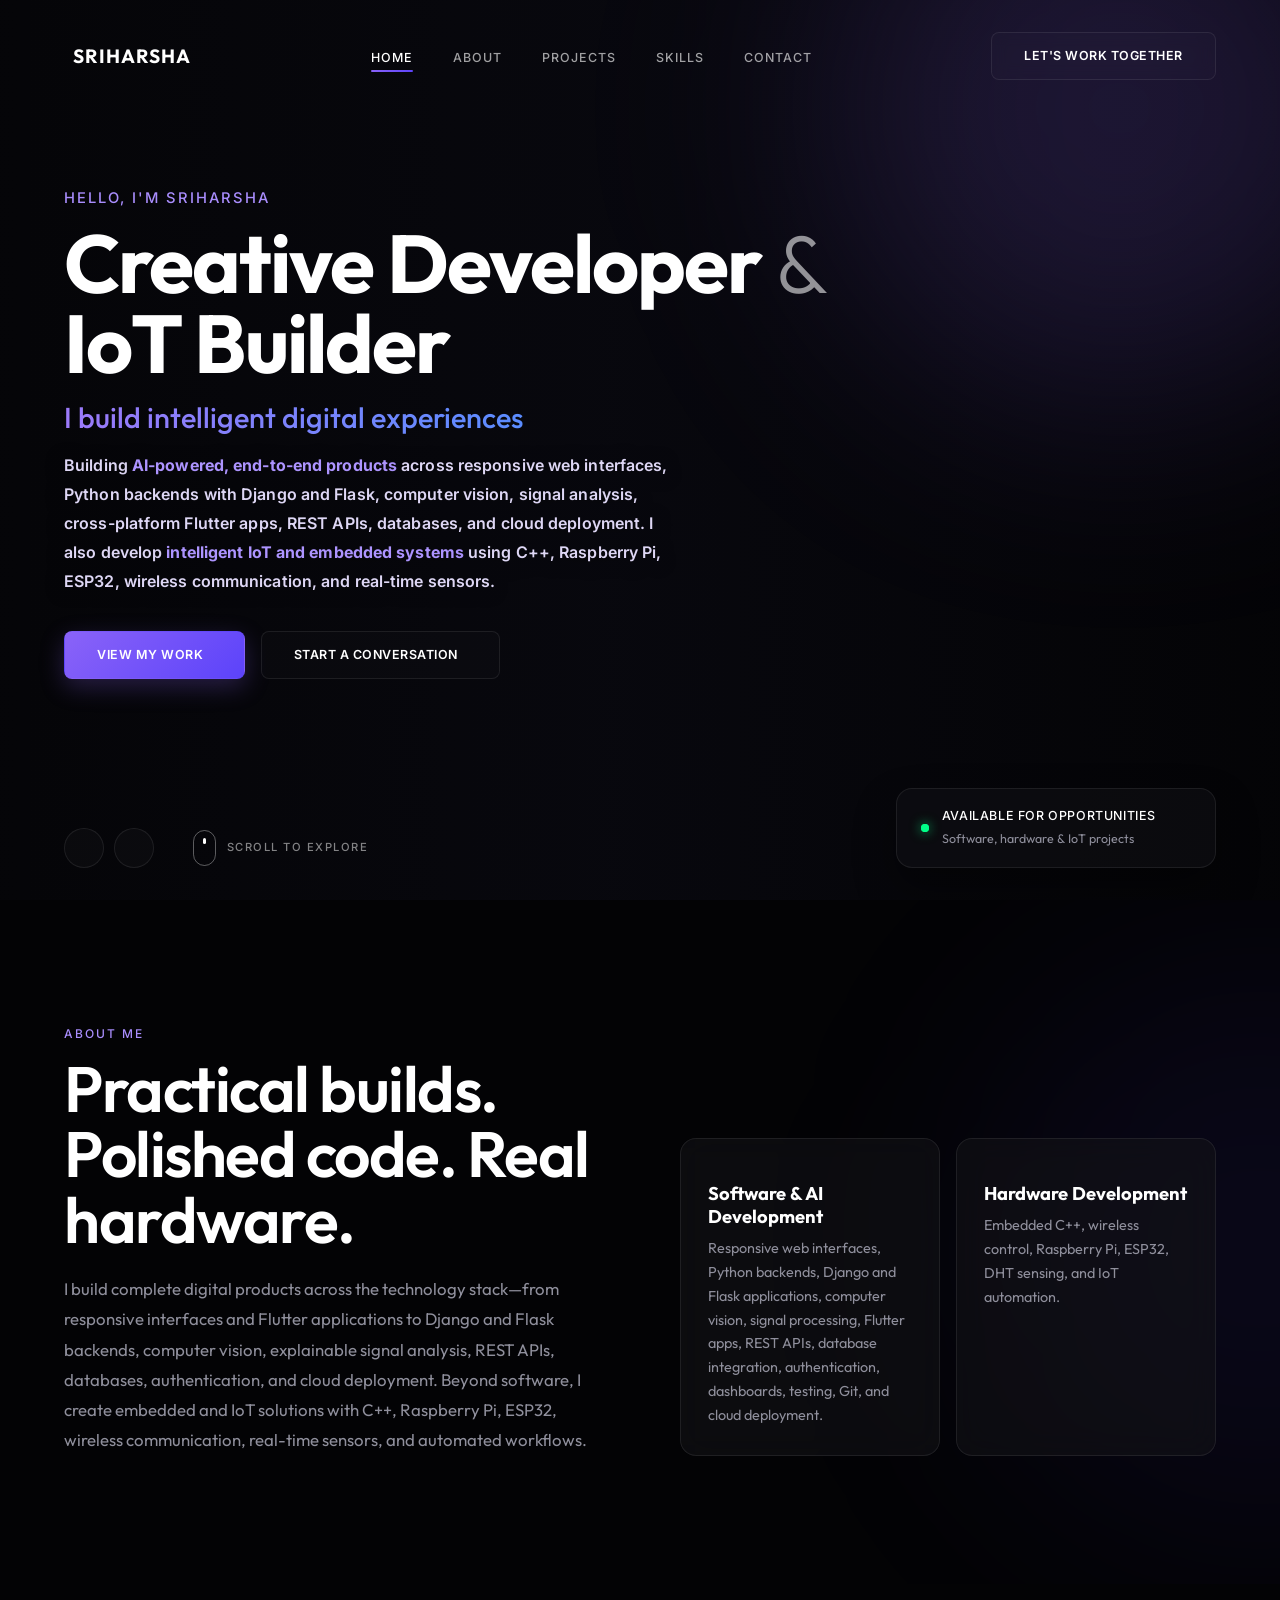
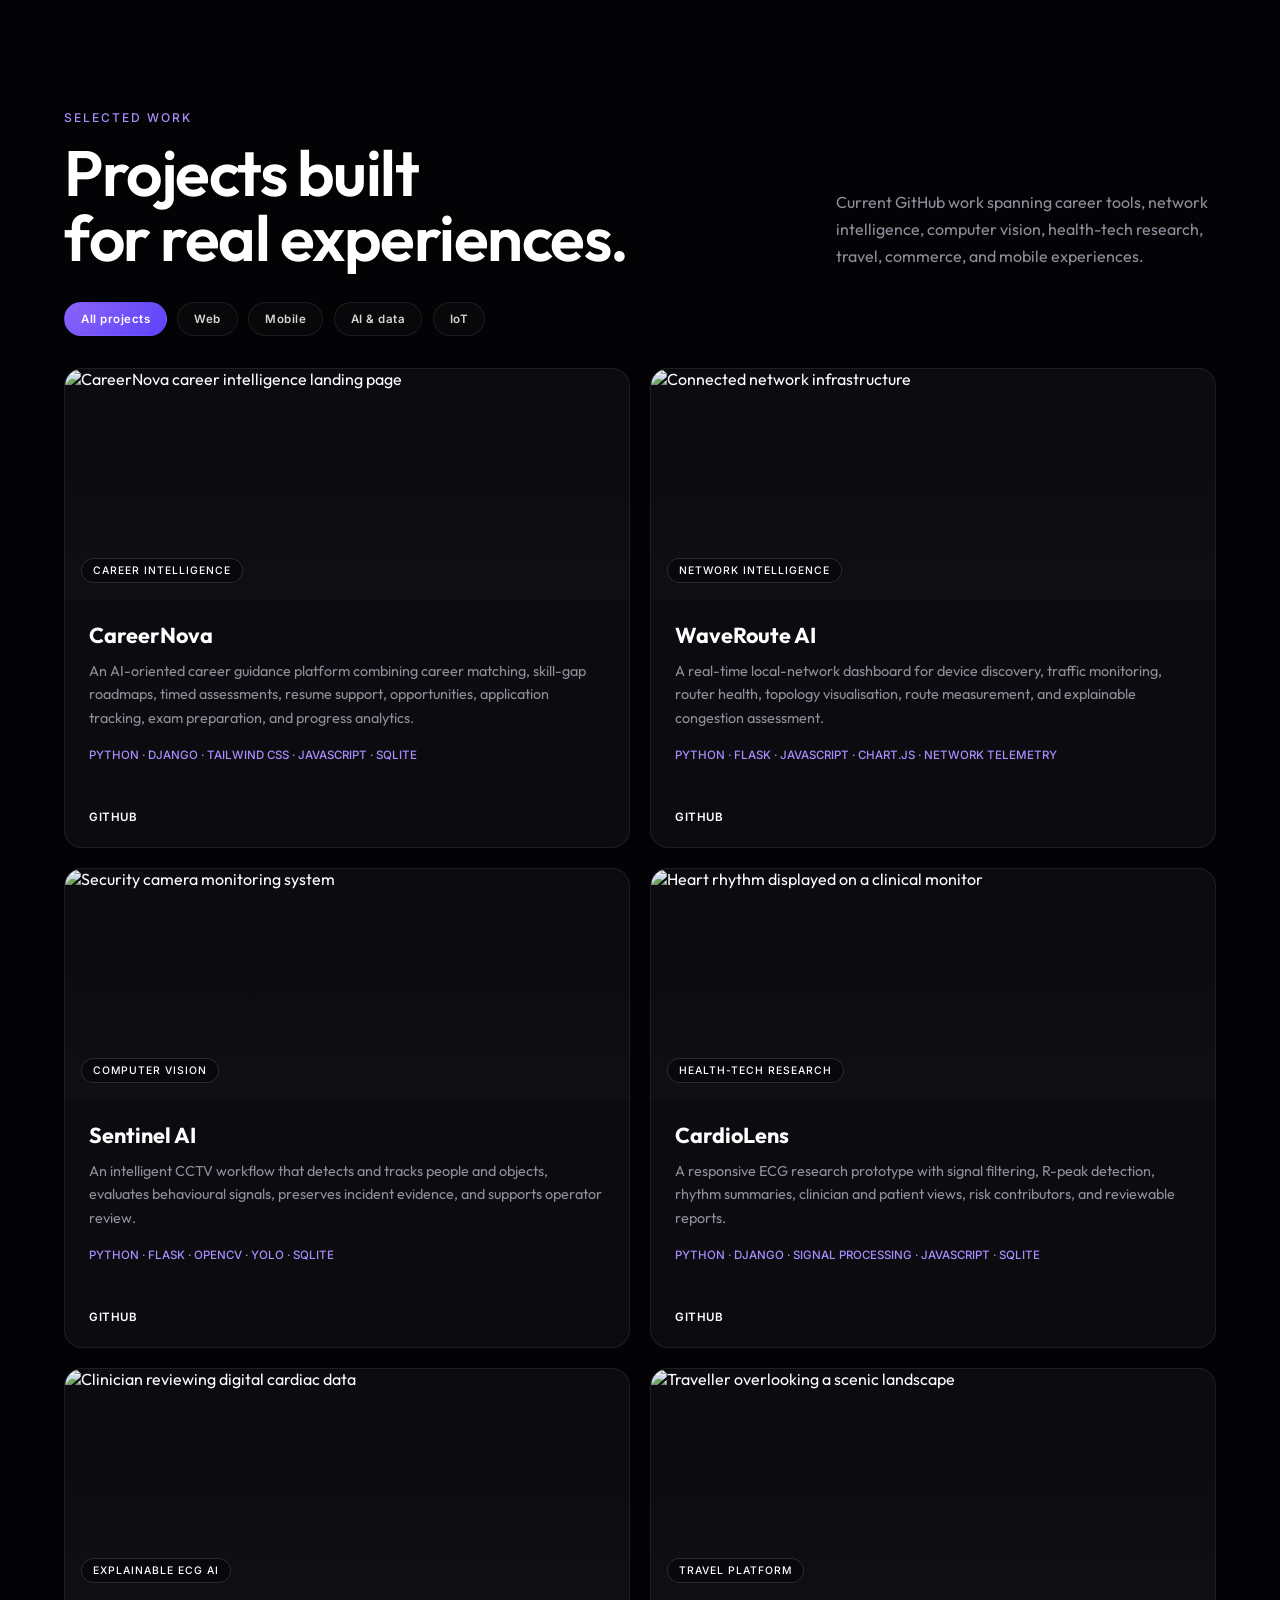
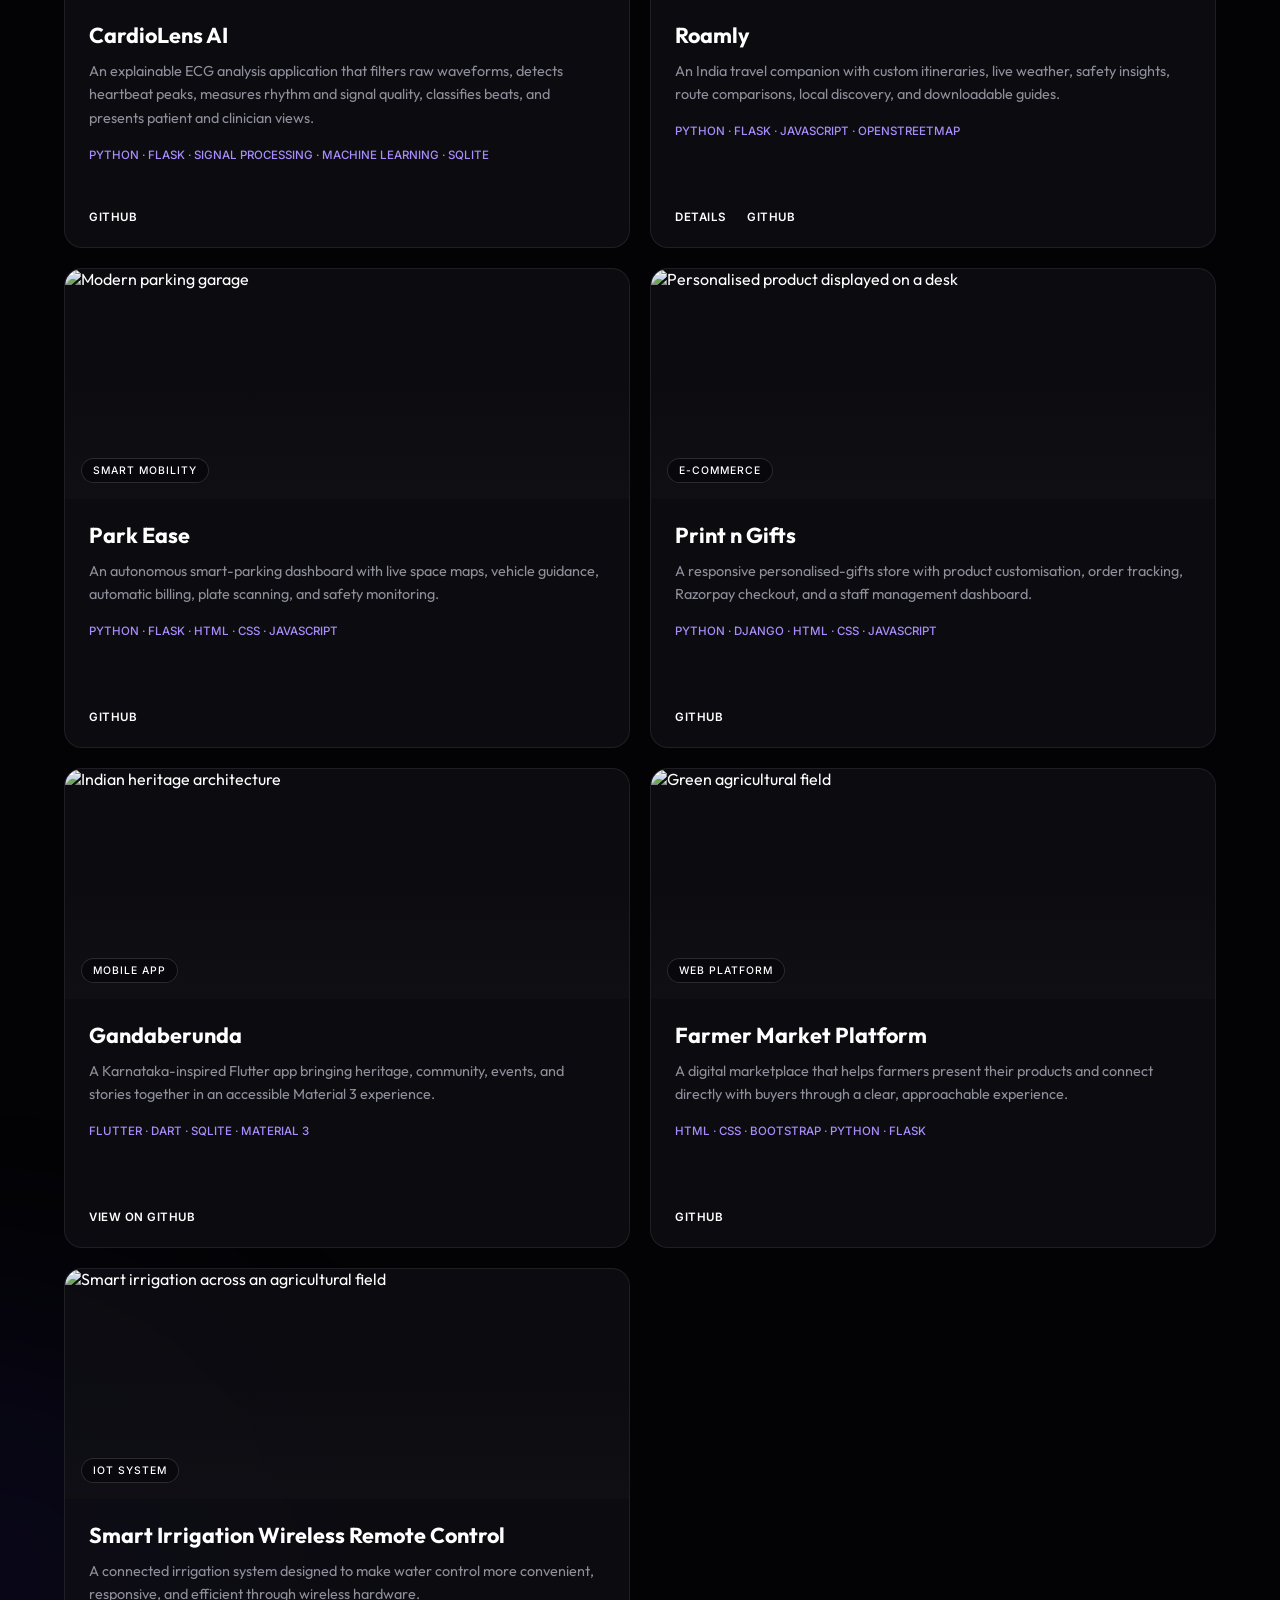
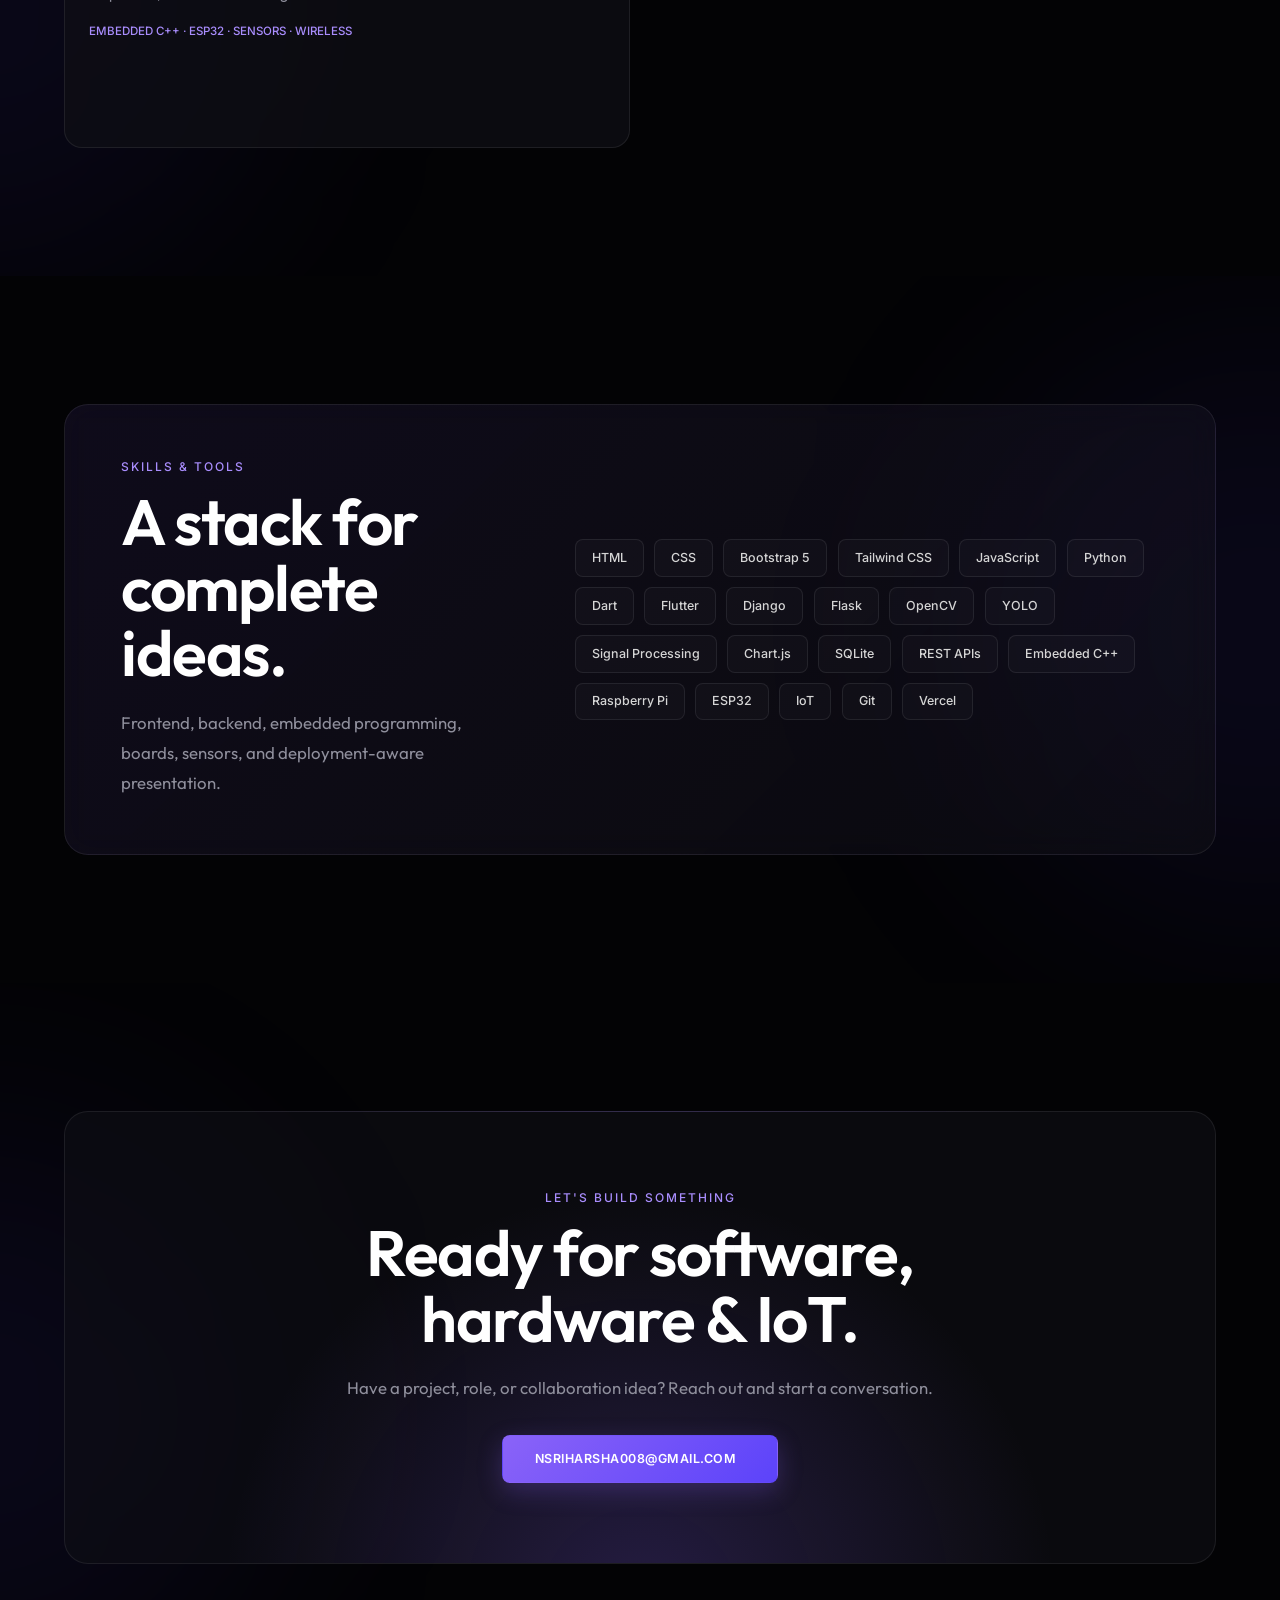
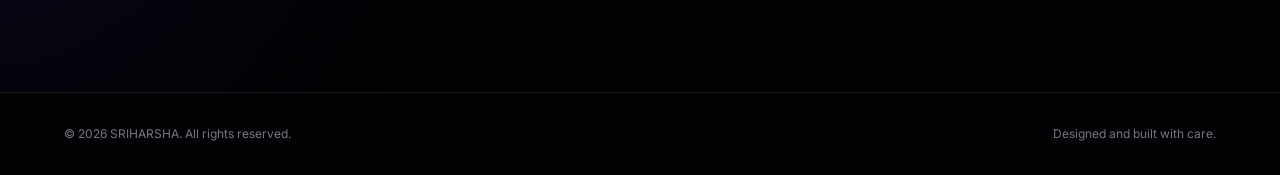
==== commit 8ac3f2d4: "Remove live demo links" ====
--- a/index.html
+++ b/index.html
@@ -670,35 +670,35 @@
         <div class="project-grid">
           <article class="project-card reveal" data-category="ai web">
             <div class="project-image"><img src="https://raw.githubusercontent.com/SRIHARSHA2108/CareerNova/main/docs/screenshots/landing-page.png" alt="CareerNova career intelligence landing page" loading="lazy"><span class="project-tag">Career intelligence</span></div>
-            <div class="project-body"><h3>CareerNova</h3><p>An AI-oriented career guidance platform combining career matching, skill-gap roadmaps, timed assessments, resume support, opportunities, application tracking, exam preparation, and progress analytics.</p><p class="project-stack">Python · Django · Tailwind CSS · JavaScript · SQLite</p><div class="project-actions"><a class="project-link" href="https://career-nova-gamma.vercel.app" target="_blank" rel="noopener">Live demo <i class="ph ph-arrow-up-right"></i></a><a class="project-link" href="https://github.com/SRIHARSHA2108/CareerNova" target="_blank" rel="noopener">GitHub <i class="ph ph-github-logo"></i></a></div></div>
+            <div class="project-body"><h3>CareerNova</h3><p>An AI-oriented career guidance platform combining career matching, skill-gap roadmaps, timed assessments, resume support, opportunities, application tracking, exam preparation, and progress analytics.</p><p class="project-stack">Python · Django · Tailwind CSS · JavaScript · SQLite</p><div class="project-actions"><a class="project-link" href="https://github.com/SRIHARSHA2108/CareerNova" target="_blank" rel="noopener">GitHub <i class="ph ph-github-logo"></i></a></div></div>
           </article>
           <article class="project-card reveal" data-category="ai web">
             <div class="project-image"><img src="https://images.unsplash.com/photo-1558494949-ef010cbdcc31?auto=format&amp;fit=crop&amp;w=1200&amp;q=85" alt="Connected network infrastructure" loading="lazy"><span class="project-tag">Network intelligence</span></div>
-            <div class="project-body"><h3>WaveRoute AI</h3><p>A real-time local-network dashboard for device discovery, traffic monitoring, router health, topology visualisation, route measurement, and explainable congestion assessment.</p><p class="project-stack">Python · Flask · JavaScript · Chart.js · Network telemetry</p><div class="project-actions"><a class="project-link" href="https://wave-route-ai-network-lab.vercel.app" target="_blank" rel="noopener">Live demo <i class="ph ph-arrow-up-right"></i></a><a class="project-link" href="https://github.com/SRIHARSHA2108/WaveRoute-AI-NETWORK-LAB" target="_blank" rel="noopener">GitHub <i class="ph ph-github-logo"></i></a></div></div>
+            <div class="project-body"><h3>WaveRoute AI</h3><p>A real-time local-network dashboard for device discovery, traffic monitoring, router health, topology visualisation, route measurement, and explainable congestion assessment.</p><p class="project-stack">Python · Flask · JavaScript · Chart.js · Network telemetry</p><div class="project-actions"><a class="project-link" href="https://github.com/SRIHARSHA2108/WaveRoute-AI-NETWORK-LAB" target="_blank" rel="noopener">GitHub <i class="ph ph-github-logo"></i></a></div></div>
           </article>
           <article class="project-card reveal" data-category="ai web">
             <div class="project-image"><img src="https://images.unsplash.com/photo-1557597774-9d273605dfa9?auto=format&amp;fit=crop&amp;w=1200&amp;q=85" alt="Security camera monitoring system" loading="lazy"><span class="project-tag">Computer vision</span></div>
-            <div class="project-body"><h3>Sentinel AI</h3><p>An intelligent CCTV workflow that detects and tracks people and objects, evaluates behavioural signals, preserves incident evidence, and supports operator review.</p><p class="project-stack">Python · Flask · OpenCV · YOLO · SQLite</p><div class="project-actions"><a class="project-link" href="https://sentinel-ai-kkka.vercel.app" target="_blank" rel="noopener">Live demo <i class="ph ph-arrow-up-right"></i></a><a class="project-link" href="https://github.com/SRIHARSHA2108/SentinelAI" target="_blank" rel="noopener">GitHub <i class="ph ph-github-logo"></i></a></div></div>
+            <div class="project-body"><h3>Sentinel AI</h3><p>An intelligent CCTV workflow that detects and tracks people and objects, evaluates behavioural signals, preserves incident evidence, and supports operator review.</p><p class="project-stack">Python · Flask · OpenCV · YOLO · SQLite</p><div class="project-actions"><a class="project-link" href="https://github.com/SRIHARSHA2108/SentinelAI" target="_blank" rel="noopener">GitHub <i class="ph ph-github-logo"></i></a></div></div>
           </article>
           <article class="project-card reveal" data-category="ai web">
             <div class="project-image"><img src="https://images.unsplash.com/photo-1559757175-0eb30cd8c063?auto=format&amp;fit=crop&amp;w=1200&amp;q=85" alt="Heart rhythm displayed on a clinical monitor" loading="lazy"><span class="project-tag">Health-tech research</span></div>
-            <div class="project-body"><h3>CardioLens</h3><p>A responsive ECG research prototype with signal filtering, R-peak detection, rhythm summaries, clinician and patient views, risk contributors, and reviewable reports.</p><p class="project-stack">Python · Django · Signal processing · JavaScript · SQLite</p><div class="project-actions"><a class="project-link" href="https://cardiolens.vercel.app" target="_blank" rel="noopener">Live demo <i class="ph ph-arrow-up-right"></i></a><a class="project-link" href="https://github.com/SRIHARSHA2108/Cardiolens" target="_blank" rel="noopener">GitHub <i class="ph ph-github-logo"></i></a></div></div>
+            <div class="project-body"><h3>CardioLens</h3><p>A responsive ECG research prototype with signal filtering, R-peak detection, rhythm summaries, clinician and patient views, risk contributors, and reviewable reports.</p><p class="project-stack">Python · Django · Signal processing · JavaScript · SQLite</p><div class="project-actions"><a class="project-link" href="https://github.com/SRIHARSHA2108/Cardiolens" target="_blank" rel="noopener">GitHub <i class="ph ph-github-logo"></i></a></div></div>
           </article>
           <article class="project-card reveal" data-category="ai web">
             <div class="project-image"><img src="https://images.unsplash.com/photo-1576091160399-112ba8d25d1d?auto=format&amp;fit=crop&amp;w=1200&amp;q=85" alt="Clinician reviewing digital cardiac data" loading="lazy"><span class="project-tag">Explainable ECG AI</span></div>
-            <div class="project-body"><h3>CardioLens AI</h3><p>An explainable ECG analysis application that filters raw waveforms, detects heartbeat peaks, measures rhythm and signal quality, classifies beats, and presents patient and clinician views.</p><p class="project-stack">Python · Flask · Signal processing · Machine learning · SQLite</p><div class="project-actions"><a class="project-link" href="https://ai-driven-ecg-analysis.vercel.app" target="_blank" rel="noopener">Live demo <i class="ph ph-arrow-up-right"></i></a><a class="project-link" href="https://github.com/SRIHARSHA2108/AI-Driven-ECG-analysis" target="_blank" rel="noopener">GitHub <i class="ph ph-github-logo"></i></a></div></div>
+            <div class="project-body"><h3>CardioLens AI</h3><p>An explainable ECG analysis application that filters raw waveforms, detects heartbeat peaks, measures rhythm and signal quality, classifies beats, and presents patient and clinician views.</p><p class="project-stack">Python · Flask · Signal processing · Machine learning · SQLite</p><div class="project-actions"><a class="project-link" href="https://github.com/SRIHARSHA2108/AI-Driven-ECG-analysis" target="_blank" rel="noopener">GitHub <i class="ph ph-github-logo"></i></a></div></div>
           </article>
           <article class="project-card reveal" data-category="web">
             <div class="project-image"><img src="https://images.unsplash.com/photo-1500530855697-b586d89ba3ee?auto=format&amp;fit=crop&amp;w=1200&amp;q=85" alt="Traveller overlooking a scenic landscape" loading="lazy"><span class="project-tag">Travel platform</span></div>
-            <div class="project-body"><h3>Roamly</h3><p>An India travel companion with custom itineraries, live weather, safety insights, route comparisons, local discovery, and downloadable guides.</p><p class="project-stack">Python · Flask · JavaScript · OpenStreetMap</p><div class="project-actions"><a class="project-link" href="projects/roamly.html">Details <i class="ph ph-arrow-right"></i></a><a class="project-link" href="https://roamly-eosin-three.vercel.app" target="_blank" rel="noopener">Live demo <i class="ph ph-arrow-up-right"></i></a><a class="project-link" href="https://github.com/SRIHARSHA2108/Roamly" target="_blank" rel="noopener">GitHub <i class="ph ph-github-logo"></i></a></div></div>
+            <div class="project-body"><h3>Roamly</h3><p>An India travel companion with custom itineraries, live weather, safety insights, route comparisons, local discovery, and downloadable guides.</p><p class="project-stack">Python · Flask · JavaScript · OpenStreetMap</p><div class="project-actions"><a class="project-link" href="projects/roamly.html">Details <i class="ph ph-arrow-right"></i></a><a class="project-link" href="https://github.com/SRIHARSHA2108/Roamly" target="_blank" rel="noopener">GitHub <i class="ph ph-github-logo"></i></a></div></div>
           </article>
           <article class="project-card reveal" data-category="web">
             <div class="project-image"><img src="https://images.unsplash.com/photo-1590674899484-d5640e854abe?auto=format&amp;fit=crop&amp;w=1200&amp;q=85" alt="Modern parking garage" loading="lazy"><span class="project-tag">Smart mobility</span></div>
-            <div class="project-body"><h3>Park Ease</h3><p>An autonomous smart-parking dashboard with live space maps, vehicle guidance, automatic billing, plate scanning, and safety monitoring.</p><p class="project-stack">Python · Flask · HTML · CSS · JavaScript</p><div class="project-actions"><a class="project-link" href="https://parking-system-one-pink.vercel.app" target="_blank" rel="noopener">Live demo <i class="ph ph-arrow-up-right"></i></a><a class="project-link" href="https://github.com/SRIHARSHA2108/PARKING-SYSTEM" target="_blank" rel="noopener">GitHub <i class="ph ph-github-logo"></i></a></div></div>
+            <div class="project-body"><h3>Park Ease</h3><p>An autonomous smart-parking dashboard with live space maps, vehicle guidance, automatic billing, plate scanning, and safety monitoring.</p><p class="project-stack">Python · Flask · HTML · CSS · JavaScript</p><div class="project-actions"><a class="project-link" href="https://github.com/SRIHARSHA2108/PARKING-SYSTEM" target="_blank" rel="noopener">GitHub <i class="ph ph-github-logo"></i></a></div></div>
           </article>
           <article class="project-card reveal" data-category="web">
             <div class="project-image"><img src="https://images.unsplash.com/photo-1523275335684-37898b6baf30?auto=format&amp;fit=crop&amp;w=1200&amp;q=85" alt="Personalised product displayed on a desk" loading="lazy"><span class="project-tag">E-commerce</span></div>
-            <div class="project-body"><h3>Print n Gifts</h3><p>A responsive personalised-gifts store with product customisation, order tracking, Razorpay checkout, and a staff management dashboard.</p><p class="project-stack">Python · Django · HTML · CSS · JavaScript</p><div class="project-actions"><a class="project-link" href="https://p-tan-kappa.vercel.app" target="_blank" rel="noopener">Live demo <i class="ph ph-arrow-up-right"></i></a><a class="project-link" href="https://github.com/SRIHARSHA2108/p" target="_blank" rel="noopener">GitHub <i class="ph ph-github-logo"></i></a></div></div>
+            <div class="project-body"><h3>Print n Gifts</h3><p>A responsive personalised-gifts store with product customisation, order tracking, Razorpay checkout, and a staff management dashboard.</p><p class="project-stack">Python · Django · HTML · CSS · JavaScript</p><div class="project-actions"><a class="project-link" href="https://github.com/SRIHARSHA2108/p" target="_blank" rel="noopener">GitHub <i class="ph ph-github-logo"></i></a></div></div>
           </article>
           <article class="project-card reveal" data-category="mobile">
             <div class="project-image"><img src="https://images.unsplash.com/photo-1524492412937-b28074a5d7da?auto=format&amp;fit=crop&amp;w=1200&amp;q=85" alt="Indian heritage architecture" loading="lazy"><span class="project-tag">Mobile app</span></div>
@@ -706,7 +706,7 @@
           </article>
           <article class="project-card reveal" data-category="web">
             <div class="project-image"><img src="https://images.unsplash.com/photo-1492496913980-501348b61469?auto=format&amp;fit=crop&amp;w=1200&amp;q=85" alt="Green agricultural field" loading="lazy"><span class="project-tag">Web platform</span></div>
-            <div class="project-body"><h3>Farmer Market Platform</h3><p>A digital marketplace that helps farmers present their products and connect directly with buyers through a clear, approachable experience.</p><p class="project-stack">HTML · CSS · Bootstrap · Python · Flask</p><div class="project-actions"><a class="project-link" href="https://farmer-market-pf-fbqh.vercel.app" target="_blank" rel="noopener">Live demo <i class="ph ph-arrow-up-right"></i></a><a class="project-link" href="https://github.com/SRIHARSHA2108/FARMER_MARKET_PF" target="_blank" rel="noopener">GitHub <i class="ph ph-github-logo"></i></a></div></div>
+            <div class="project-body"><h3>Farmer Market Platform</h3><p>A digital marketplace that helps farmers present their products and connect directly with buyers through a clear, approachable experience.</p><p class="project-stack">HTML · CSS · Bootstrap · Python · Flask</p><div class="project-actions"><a class="project-link" href="https://github.com/SRIHARSHA2108/FARMER_MARKET_PF" target="_blank" rel="noopener">GitHub <i class="ph ph-github-logo"></i></a></div></div>
           </article>
           <article class="project-card reveal" data-category="iot">
             <div class="project-image"><img src="https://images.unsplash.com/photo-1625246333195-78d9c38ad449?auto=format&amp;fit=crop&amp;w=1200&amp;q=85" alt="Smart irrigation across an agricultural field" loading="lazy"><span class="project-tag">IoT system</span></div>
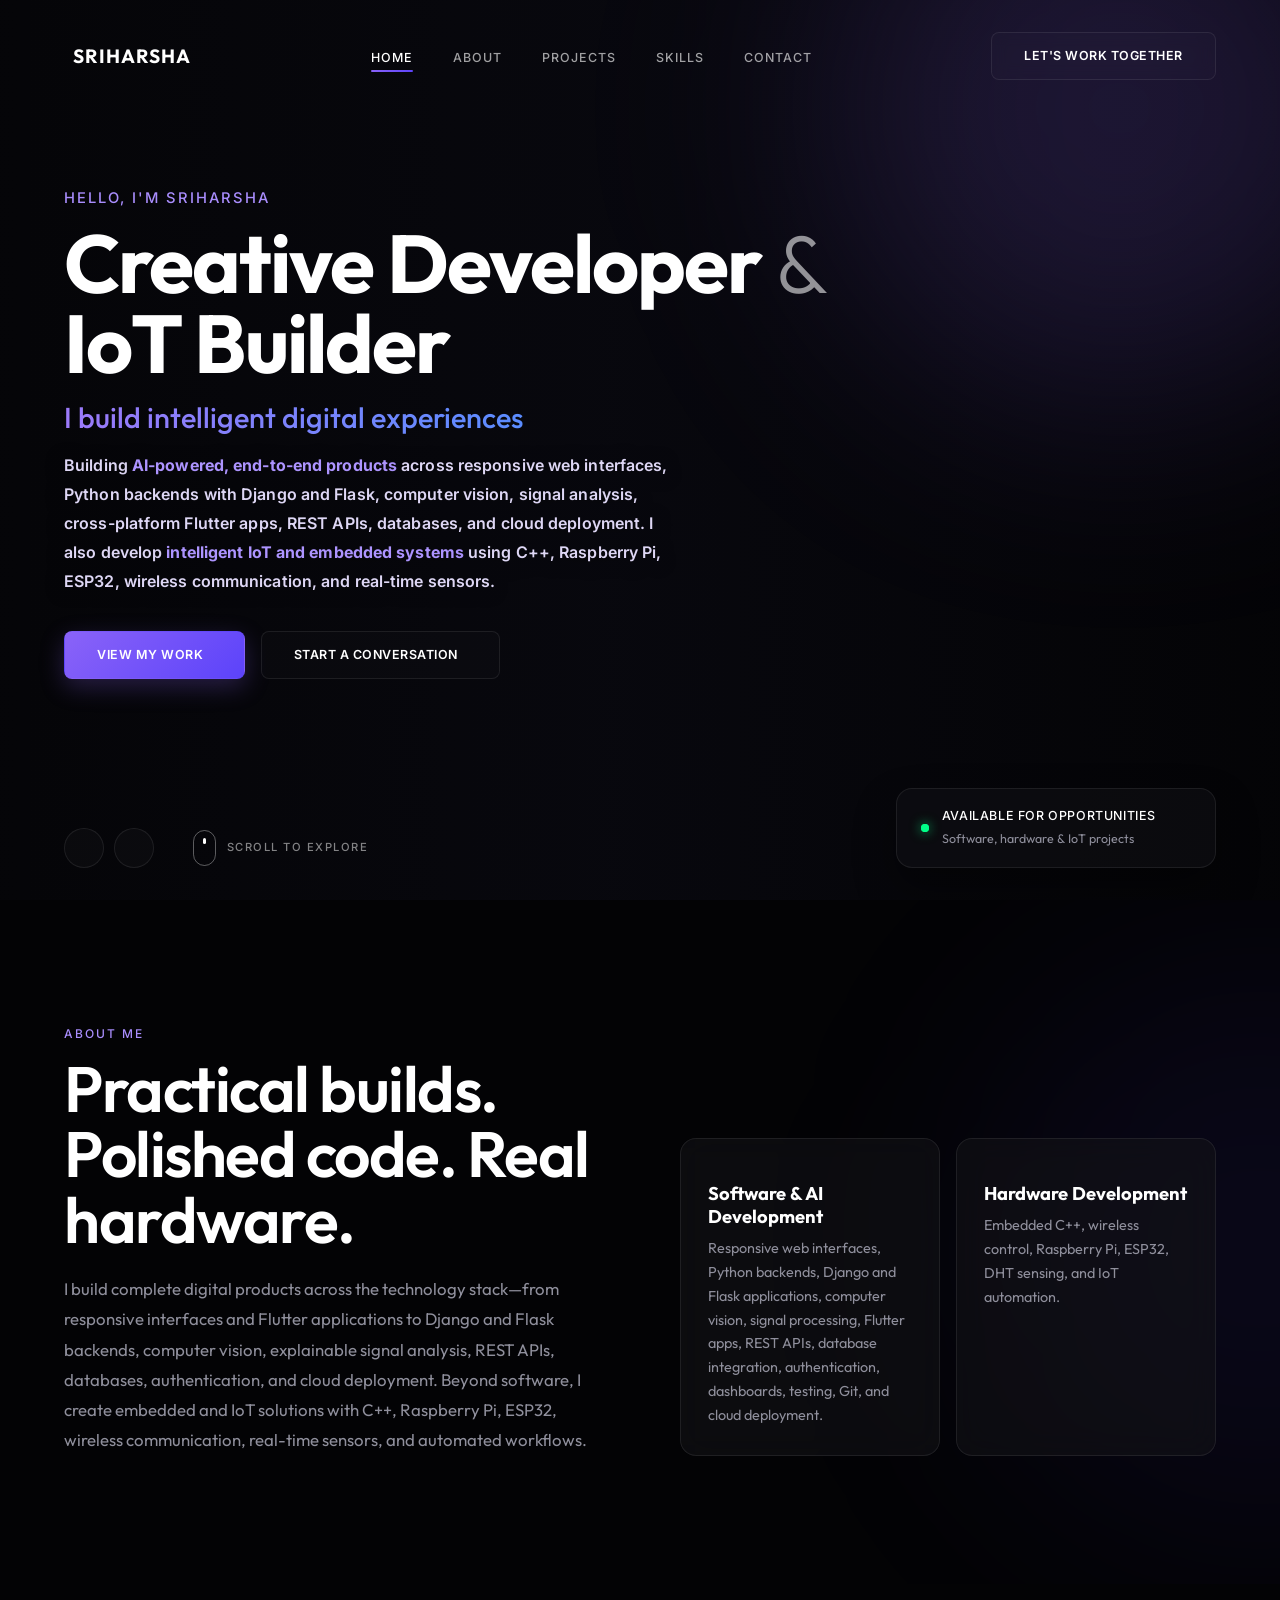
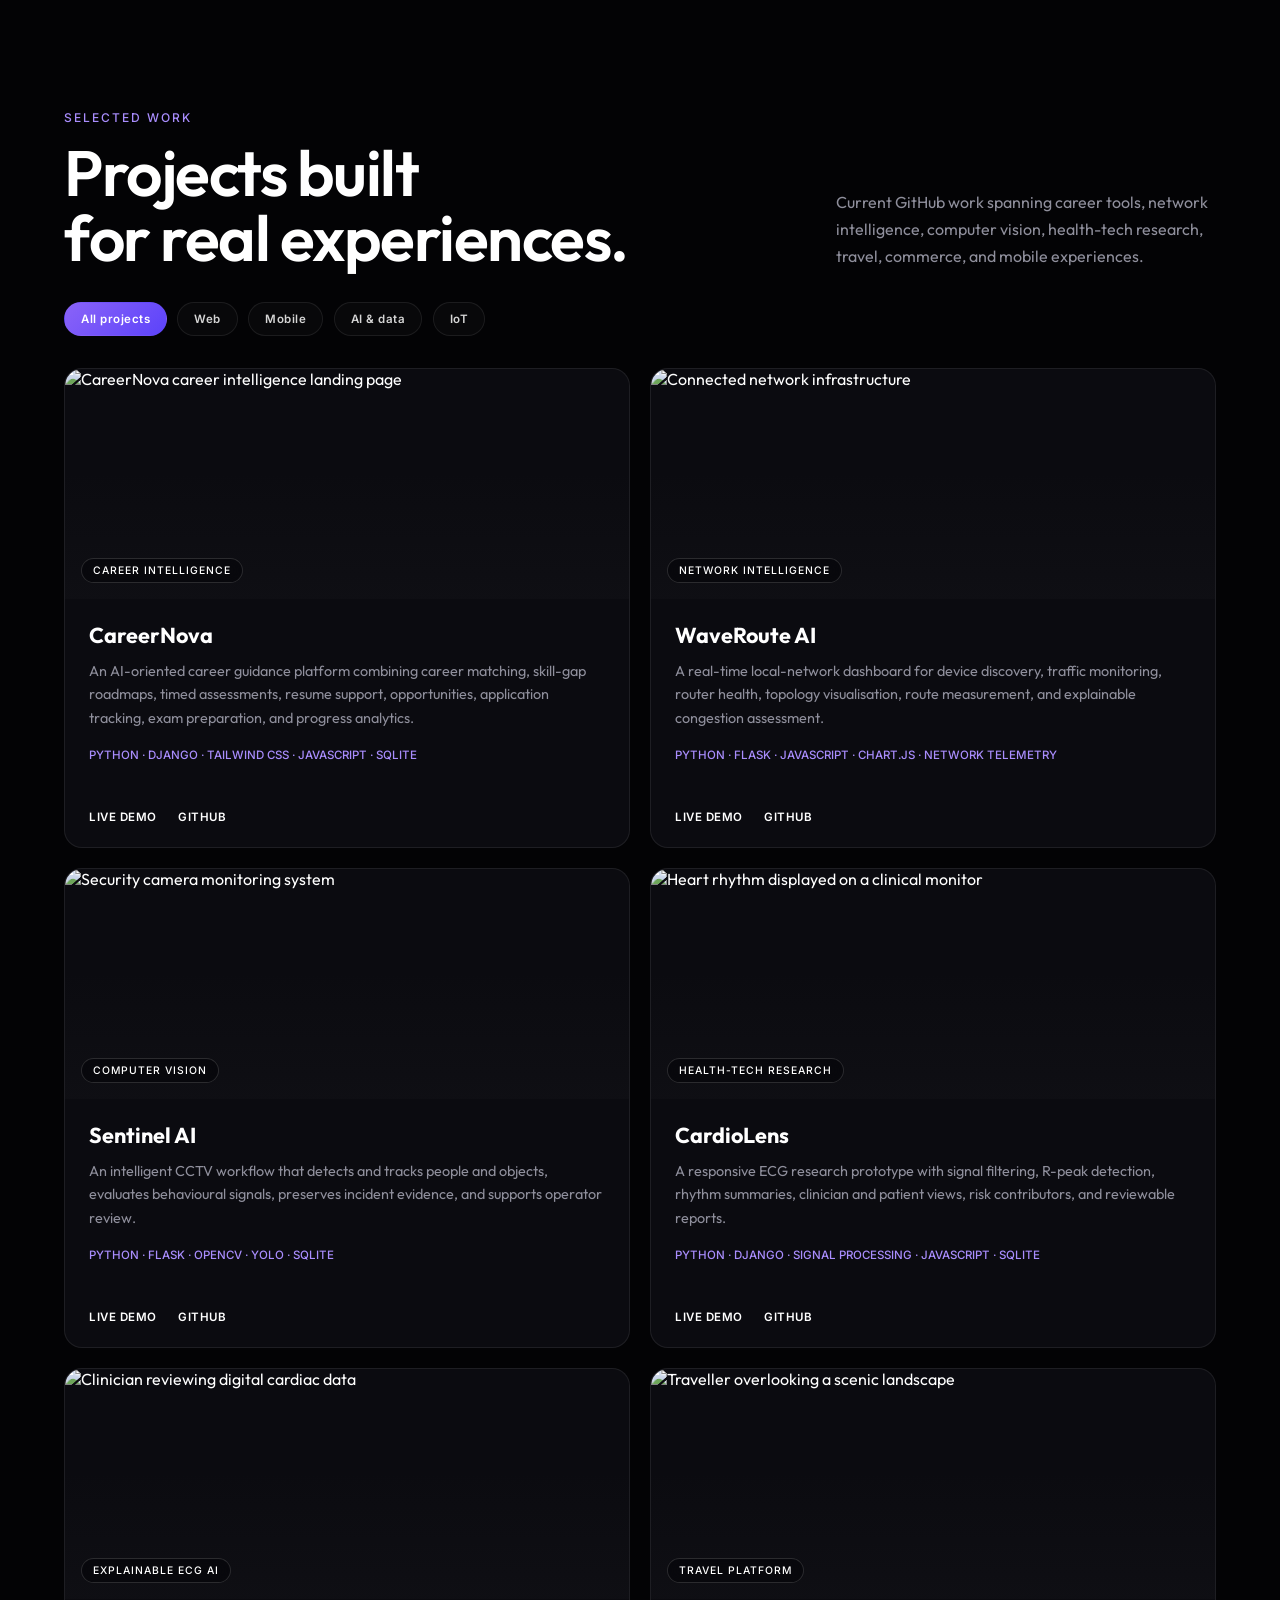
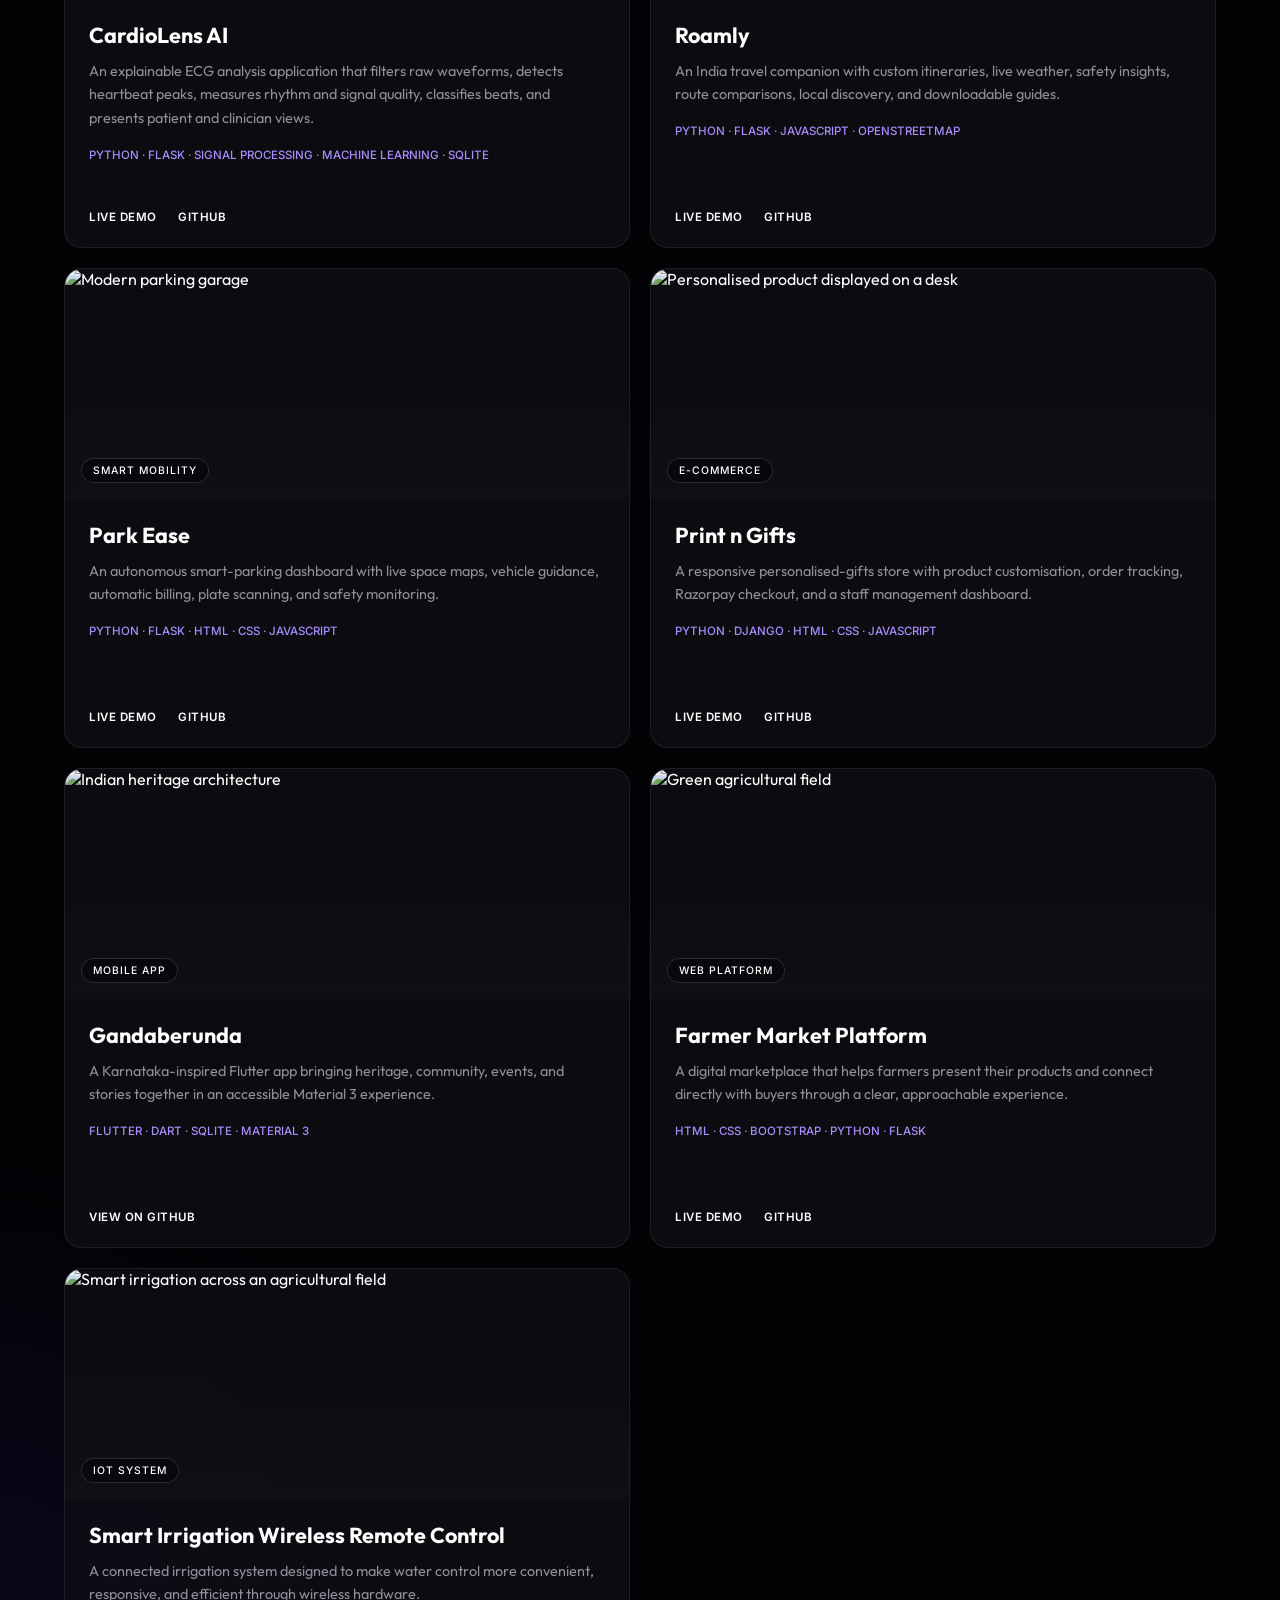
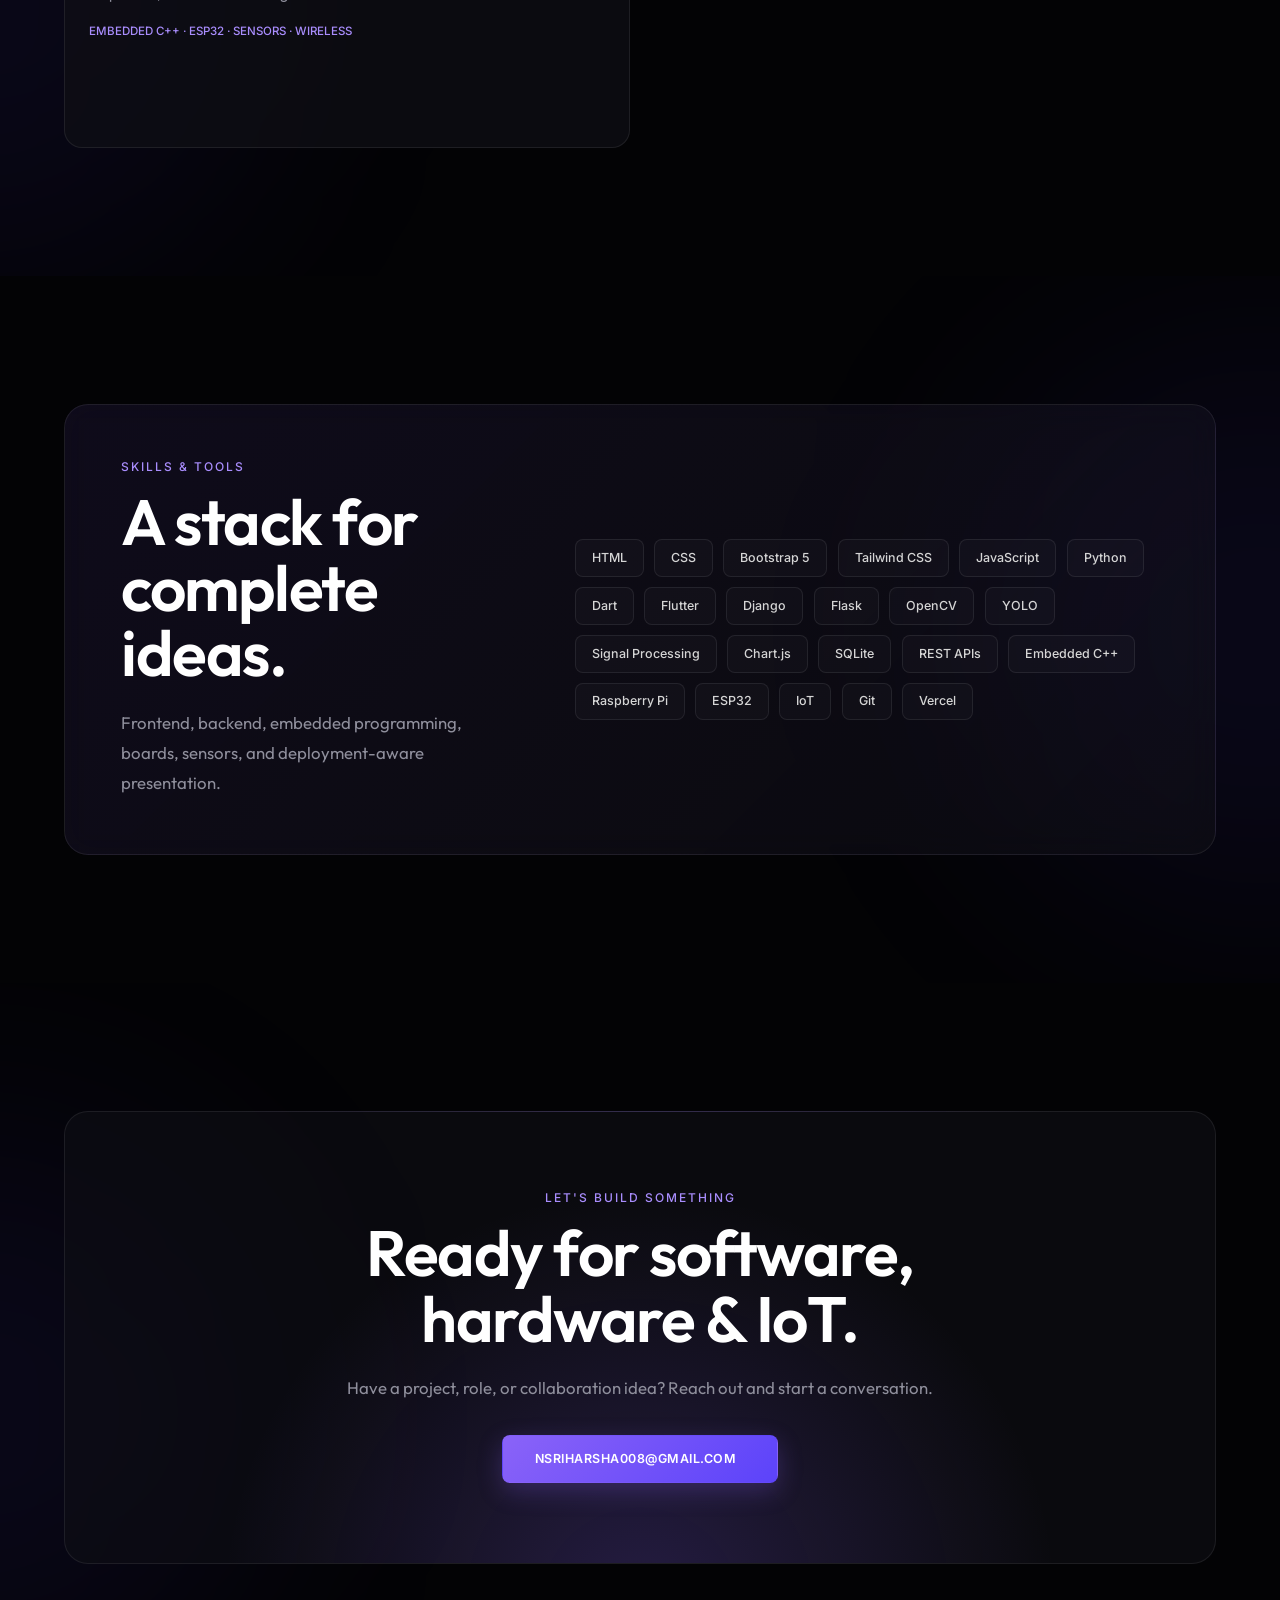
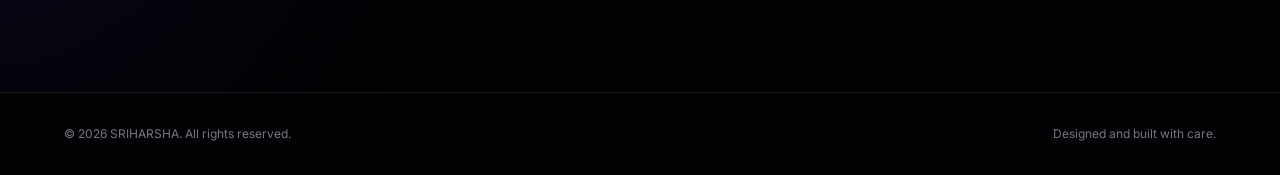
==== commit 923ac9d5: "Restore live demos and remove details link" ====
--- a/index.html
+++ b/index.html
@@ -670,35 +670,35 @@
         <div class="project-grid">
           <article class="project-card reveal" data-category="ai web">
             <div class="project-image"><img src="https://raw.githubusercontent.com/SRIHARSHA2108/CareerNova/main/docs/screenshots/landing-page.png" alt="CareerNova career intelligence landing page" loading="lazy"><span class="project-tag">Career intelligence</span></div>
-            <div class="project-body"><h3>CareerNova</h3><p>An AI-oriented career guidance platform combining career matching, skill-gap roadmaps, timed assessments, resume support, opportunities, application tracking, exam preparation, and progress analytics.</p><p class="project-stack">Python · Django · Tailwind CSS · JavaScript · SQLite</p><div class="project-actions"><a class="project-link" href="https://github.com/SRIHARSHA2108/CareerNova" target="_blank" rel="noopener">GitHub <i class="ph ph-github-logo"></i></a></div></div>
+            <div class="project-body"><h3>CareerNova</h3><p>An AI-oriented career guidance platform combining career matching, skill-gap roadmaps, timed assessments, resume support, opportunities, application tracking, exam preparation, and progress analytics.</p><p class="project-stack">Python · Django · Tailwind CSS · JavaScript · SQLite</p><div class="project-actions"><a class="project-link" href="https://career-nova-gamma.vercel.app" target="_blank" rel="noopener">Live demo <i class="ph ph-arrow-up-right"></i></a><a class="project-link" href="https://github.com/SRIHARSHA2108/CareerNova" target="_blank" rel="noopener">GitHub <i class="ph ph-github-logo"></i></a></div></div>
           </article>
           <article class="project-card reveal" data-category="ai web">
             <div class="project-image"><img src="https://images.unsplash.com/photo-1558494949-ef010cbdcc31?auto=format&amp;fit=crop&amp;w=1200&amp;q=85" alt="Connected network infrastructure" loading="lazy"><span class="project-tag">Network intelligence</span></div>
-            <div class="project-body"><h3>WaveRoute AI</h3><p>A real-time local-network dashboard for device discovery, traffic monitoring, router health, topology visualisation, route measurement, and explainable congestion assessment.</p><p class="project-stack">Python · Flask · JavaScript · Chart.js · Network telemetry</p><div class="project-actions"><a class="project-link" href="https://github.com/SRIHARSHA2108/WaveRoute-AI-NETWORK-LAB" target="_blank" rel="noopener">GitHub <i class="ph ph-github-logo"></i></a></div></div>
+            <div class="project-body"><h3>WaveRoute AI</h3><p>A real-time local-network dashboard for device discovery, traffic monitoring, router health, topology visualisation, route measurement, and explainable congestion assessment.</p><p class="project-stack">Python · Flask · JavaScript · Chart.js · Network telemetry</p><div class="project-actions"><a class="project-link" href="https://wave-route-ai-network-lab.vercel.app" target="_blank" rel="noopener">Live demo <i class="ph ph-arrow-up-right"></i></a><a class="project-link" href="https://github.com/SRIHARSHA2108/WaveRoute-AI-NETWORK-LAB" target="_blank" rel="noopener">GitHub <i class="ph ph-github-logo"></i></a></div></div>
           </article>
           <article class="project-card reveal" data-category="ai web">
             <div class="project-image"><img src="https://images.unsplash.com/photo-1557597774-9d273605dfa9?auto=format&amp;fit=crop&amp;w=1200&amp;q=85" alt="Security camera monitoring system" loading="lazy"><span class="project-tag">Computer vision</span></div>
-            <div class="project-body"><h3>Sentinel AI</h3><p>An intelligent CCTV workflow that detects and tracks people and objects, evaluates behavioural signals, preserves incident evidence, and supports operator review.</p><p class="project-stack">Python · Flask · OpenCV · YOLO · SQLite</p><div class="project-actions"><a class="project-link" href="https://github.com/SRIHARSHA2108/SentinelAI" target="_blank" rel="noopener">GitHub <i class="ph ph-github-logo"></i></a></div></div>
+            <div class="project-body"><h3>Sentinel AI</h3><p>An intelligent CCTV workflow that detects and tracks people and objects, evaluates behavioural signals, preserves incident evidence, and supports operator review.</p><p class="project-stack">Python · Flask · OpenCV · YOLO · SQLite</p><div class="project-actions"><a class="project-link" href="https://sentinel-ai-kkka.vercel.app" target="_blank" rel="noopener">Live demo <i class="ph ph-arrow-up-right"></i></a><a class="project-link" href="https://github.com/SRIHARSHA2108/SentinelAI" target="_blank" rel="noopener">GitHub <i class="ph ph-github-logo"></i></a></div></div>
           </article>
           <article class="project-card reveal" data-category="ai web">
             <div class="project-image"><img src="https://images.unsplash.com/photo-1559757175-0eb30cd8c063?auto=format&amp;fit=crop&amp;w=1200&amp;q=85" alt="Heart rhythm displayed on a clinical monitor" loading="lazy"><span class="project-tag">Health-tech research</span></div>
-            <div class="project-body"><h3>CardioLens</h3><p>A responsive ECG research prototype with signal filtering, R-peak detection, rhythm summaries, clinician and patient views, risk contributors, and reviewable reports.</p><p class="project-stack">Python · Django · Signal processing · JavaScript · SQLite</p><div class="project-actions"><a class="project-link" href="https://github.com/SRIHARSHA2108/Cardiolens" target="_blank" rel="noopener">GitHub <i class="ph ph-github-logo"></i></a></div></div>
+            <div class="project-body"><h3>CardioLens</h3><p>A responsive ECG research prototype with signal filtering, R-peak detection, rhythm summaries, clinician and patient views, risk contributors, and reviewable reports.</p><p class="project-stack">Python · Django · Signal processing · JavaScript · SQLite</p><div class="project-actions"><a class="project-link" href="https://cardiolens.vercel.app" target="_blank" rel="noopener">Live demo <i class="ph ph-arrow-up-right"></i></a><a class="project-link" href="https://github.com/SRIHARSHA2108/Cardiolens" target="_blank" rel="noopener">GitHub <i class="ph ph-github-logo"></i></a></div></div>
           </article>
           <article class="project-card reveal" data-category="ai web">
             <div class="project-image"><img src="https://images.unsplash.com/photo-1576091160399-112ba8d25d1d?auto=format&amp;fit=crop&amp;w=1200&amp;q=85" alt="Clinician reviewing digital cardiac data" loading="lazy"><span class="project-tag">Explainable ECG AI</span></div>
-            <div class="project-body"><h3>CardioLens AI</h3><p>An explainable ECG analysis application that filters raw waveforms, detects heartbeat peaks, measures rhythm and signal quality, classifies beats, and presents patient and clinician views.</p><p class="project-stack">Python · Flask · Signal processing · Machine learning · SQLite</p><div class="project-actions"><a class="project-link" href="https://github.com/SRIHARSHA2108/AI-Driven-ECG-analysis" target="_blank" rel="noopener">GitHub <i class="ph ph-github-logo"></i></a></div></div>
+            <div class="project-body"><h3>CardioLens AI</h3><p>An explainable ECG analysis application that filters raw waveforms, detects heartbeat peaks, measures rhythm and signal quality, classifies beats, and presents patient and clinician views.</p><p class="project-stack">Python · Flask · Signal processing · Machine learning · SQLite</p><div class="project-actions"><a class="project-link" href="https://ai-driven-ecg-analysis.vercel.app" target="_blank" rel="noopener">Live demo <i class="ph ph-arrow-up-right"></i></a><a class="project-link" href="https://github.com/SRIHARSHA2108/AI-Driven-ECG-analysis" target="_blank" rel="noopener">GitHub <i class="ph ph-github-logo"></i></a></div></div>
           </article>
           <article class="project-card reveal" data-category="web">
             <div class="project-image"><img src="https://images.unsplash.com/photo-1500530855697-b586d89ba3ee?auto=format&amp;fit=crop&amp;w=1200&amp;q=85" alt="Traveller overlooking a scenic landscape" loading="lazy"><span class="project-tag">Travel platform</span></div>
-            <div class="project-body"><h3>Roamly</h3><p>An India travel companion with custom itineraries, live weather, safety insights, route comparisons, local discovery, and downloadable guides.</p><p class="project-stack">Python · Flask · JavaScript · OpenStreetMap</p><div class="project-actions"><a class="project-link" href="projects/roamly.html">Details <i class="ph ph-arrow-right"></i></a><a class="project-link" href="https://github.com/SRIHARSHA2108/Roamly" target="_blank" rel="noopener">GitHub <i class="ph ph-github-logo"></i></a></div></div>
+            <div class="project-body"><h3>Roamly</h3><p>An India travel companion with custom itineraries, live weather, safety insights, route comparisons, local discovery, and downloadable guides.</p><p class="project-stack">Python · Flask · JavaScript · OpenStreetMap</p><div class="project-actions"><a class="project-link" href="https://roamly-eosin-three.vercel.app" target="_blank" rel="noopener">Live demo <i class="ph ph-arrow-up-right"></i></a><a class="project-link" href="https://github.com/SRIHARSHA2108/Roamly" target="_blank" rel="noopener">GitHub <i class="ph ph-github-logo"></i></a></div></div>
           </article>
           <article class="project-card reveal" data-category="web">
             <div class="project-image"><img src="https://images.unsplash.com/photo-1590674899484-d5640e854abe?auto=format&amp;fit=crop&amp;w=1200&amp;q=85" alt="Modern parking garage" loading="lazy"><span class="project-tag">Smart mobility</span></div>
-            <div class="project-body"><h3>Park Ease</h3><p>An autonomous smart-parking dashboard with live space maps, vehicle guidance, automatic billing, plate scanning, and safety monitoring.</p><p class="project-stack">Python · Flask · HTML · CSS · JavaScript</p><div class="project-actions"><a class="project-link" href="https://github.com/SRIHARSHA2108/PARKING-SYSTEM" target="_blank" rel="noopener">GitHub <i class="ph ph-github-logo"></i></a></div></div>
+            <div class="project-body"><h3>Park Ease</h3><p>An autonomous smart-parking dashboard with live space maps, vehicle guidance, automatic billing, plate scanning, and safety monitoring.</p><p class="project-stack">Python · Flask · HTML · CSS · JavaScript</p><div class="project-actions"><a class="project-link" href="https://parking-system-one-pink.vercel.app" target="_blank" rel="noopener">Live demo <i class="ph ph-arrow-up-right"></i></a><a class="project-link" href="https://github.com/SRIHARSHA2108/PARKING-SYSTEM" target="_blank" rel="noopener">GitHub <i class="ph ph-github-logo"></i></a></div></div>
           </article>
           <article class="project-card reveal" data-category="web">
             <div class="project-image"><img src="https://images.unsplash.com/photo-1523275335684-37898b6baf30?auto=format&amp;fit=crop&amp;w=1200&amp;q=85" alt="Personalised product displayed on a desk" loading="lazy"><span class="project-tag">E-commerce</span></div>
-            <div class="project-body"><h3>Print n Gifts</h3><p>A responsive personalised-gifts store with product customisation, order tracking, Razorpay checkout, and a staff management dashboard.</p><p class="project-stack">Python · Django · HTML · CSS · JavaScript</p><div class="project-actions"><a class="project-link" href="https://github.com/SRIHARSHA2108/p" target="_blank" rel="noopener">GitHub <i class="ph ph-github-logo"></i></a></div></div>
+            <div class="project-body"><h3>Print n Gifts</h3><p>A responsive personalised-gifts store with product customisation, order tracking, Razorpay checkout, and a staff management dashboard.</p><p class="project-stack">Python · Django · HTML · CSS · JavaScript</p><div class="project-actions"><a class="project-link" href="https://p-tan-kappa.vercel.app" target="_blank" rel="noopener">Live demo <i class="ph ph-arrow-up-right"></i></a><a class="project-link" href="https://github.com/SRIHARSHA2108/p" target="_blank" rel="noopener">GitHub <i class="ph ph-github-logo"></i></a></div></div>
           </article>
           <article class="project-card reveal" data-category="mobile">
             <div class="project-image"><img src="https://images.unsplash.com/photo-1524492412937-b28074a5d7da?auto=format&amp;fit=crop&amp;w=1200&amp;q=85" alt="Indian heritage architecture" loading="lazy"><span class="project-tag">Mobile app</span></div>
@@ -706,7 +706,7 @@
           </article>
           <article class="project-card reveal" data-category="web">
             <div class="project-image"><img src="https://images.unsplash.com/photo-1492496913980-501348b61469?auto=format&amp;fit=crop&amp;w=1200&amp;q=85" alt="Green agricultural field" loading="lazy"><span class="project-tag">Web platform</span></div>
-            <div class="project-body"><h3>Farmer Market Platform</h3><p>A digital marketplace that helps farmers present their products and connect directly with buyers through a clear, approachable experience.</p><p class="project-stack">HTML · CSS · Bootstrap · Python · Flask</p><div class="project-actions"><a class="project-link" href="https://github.com/SRIHARSHA2108/FARMER_MARKET_PF" target="_blank" rel="noopener">GitHub <i class="ph ph-github-logo"></i></a></div></div>
+            <div class="project-body"><h3>Farmer Market Platform</h3><p>A digital marketplace that helps farmers present their products and connect directly with buyers through a clear, approachable experience.</p><p class="project-stack">HTML · CSS · Bootstrap · Python · Flask</p><div class="project-actions"><a class="project-link" href="https://farmer-market-pf-fbqh.vercel.app" target="_blank" rel="noopener">Live demo <i class="ph ph-arrow-up-right"></i></a><a class="project-link" href="https://github.com/SRIHARSHA2108/FARMER_MARKET_PF" target="_blank" rel="noopener">GitHub <i class="ph ph-github-logo"></i></a></div></div>
           </article>
           <article class="project-card reveal" data-category="iot">
             <div class="project-image"><img src="https://images.unsplash.com/photo-1625246333195-78d9c38ad449?auto=format&amp;fit=crop&amp;w=1200&amp;q=85" alt="Smart irrigation across an agricultural field" loading="lazy"><span class="project-tag">IoT system</span></div>
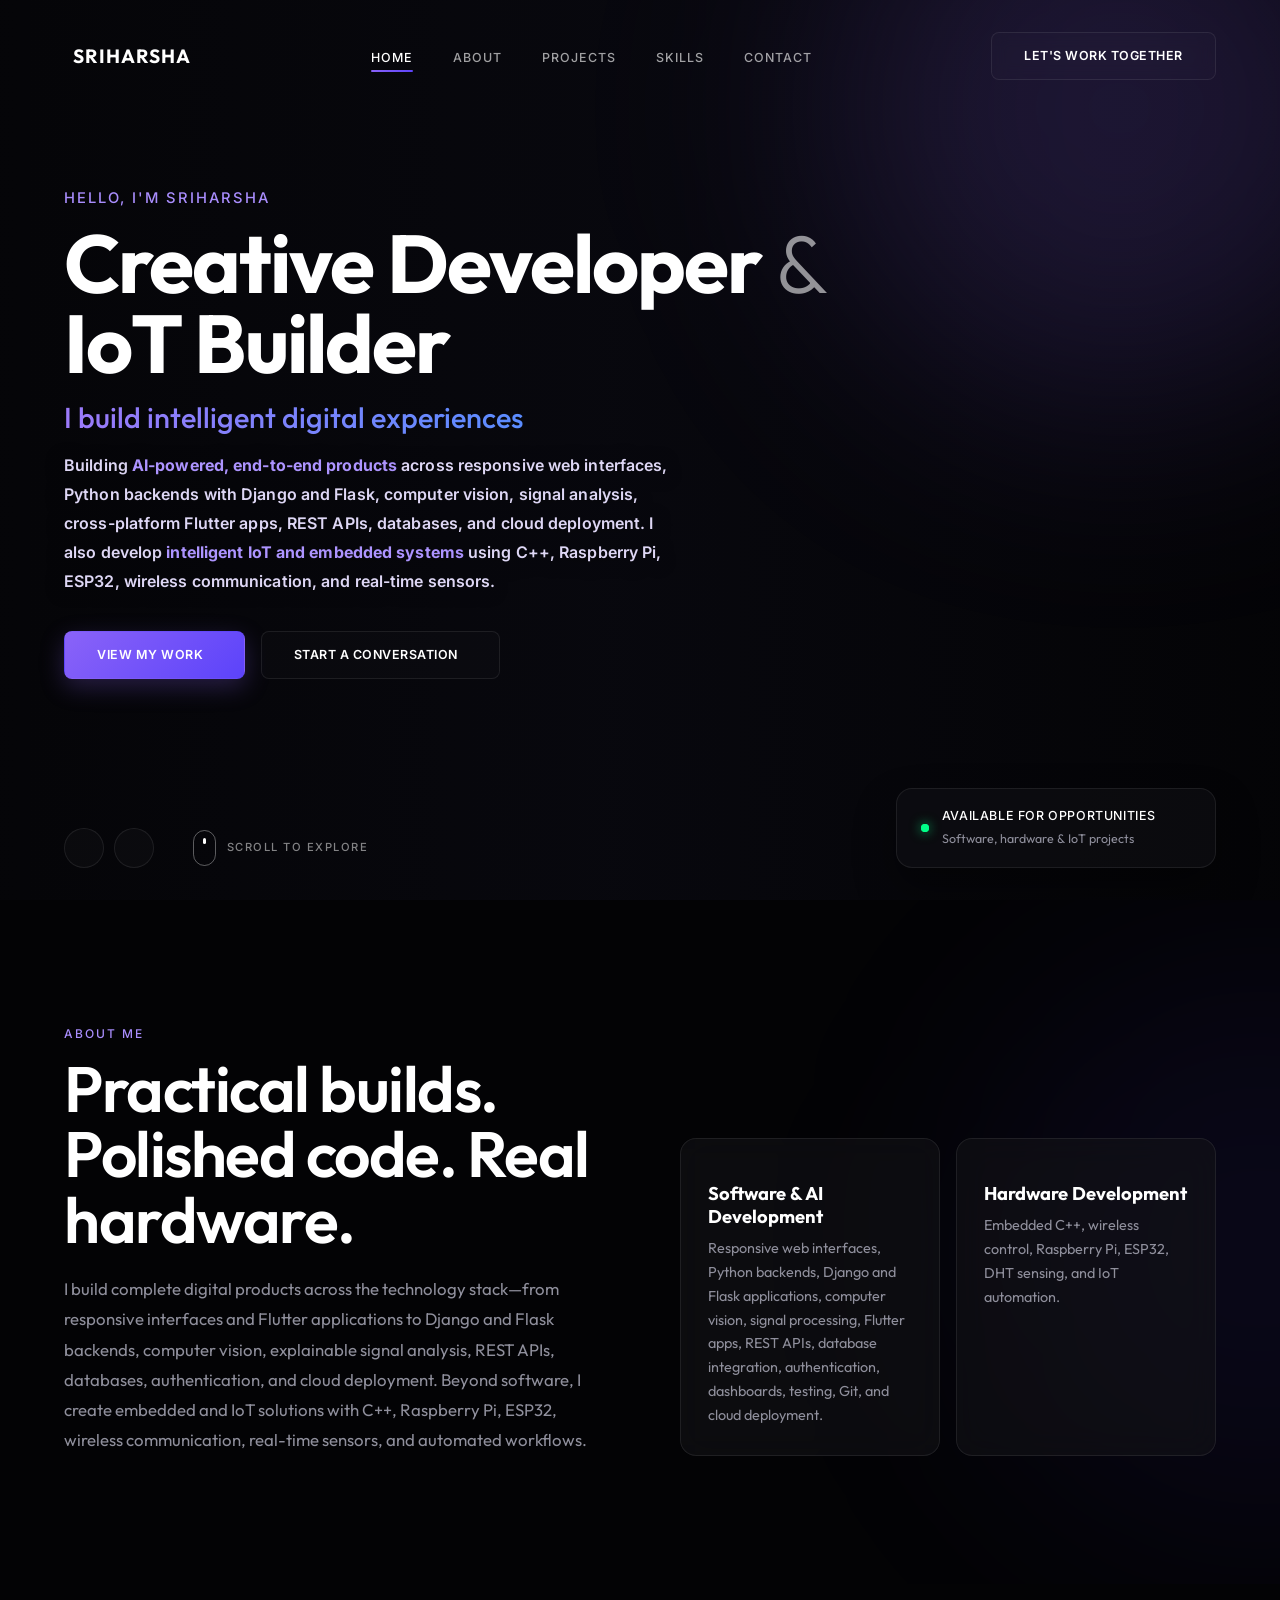
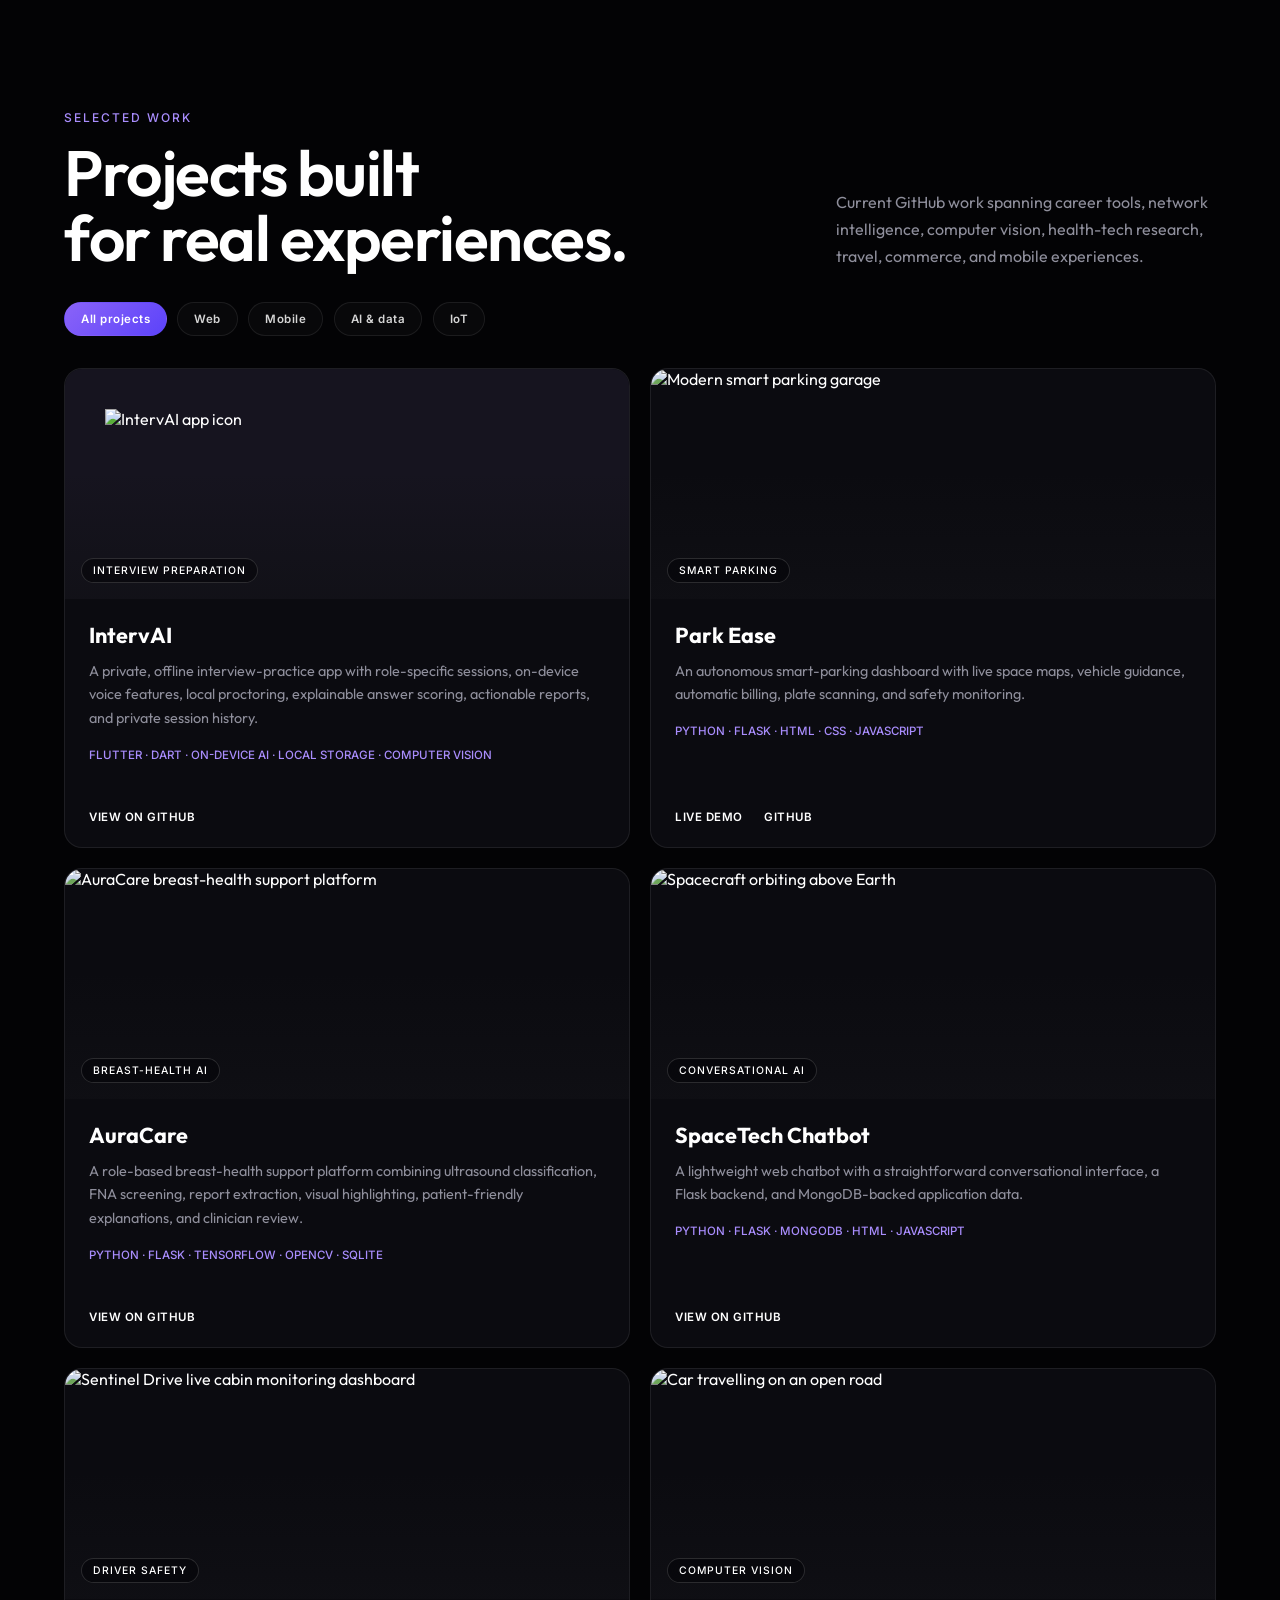
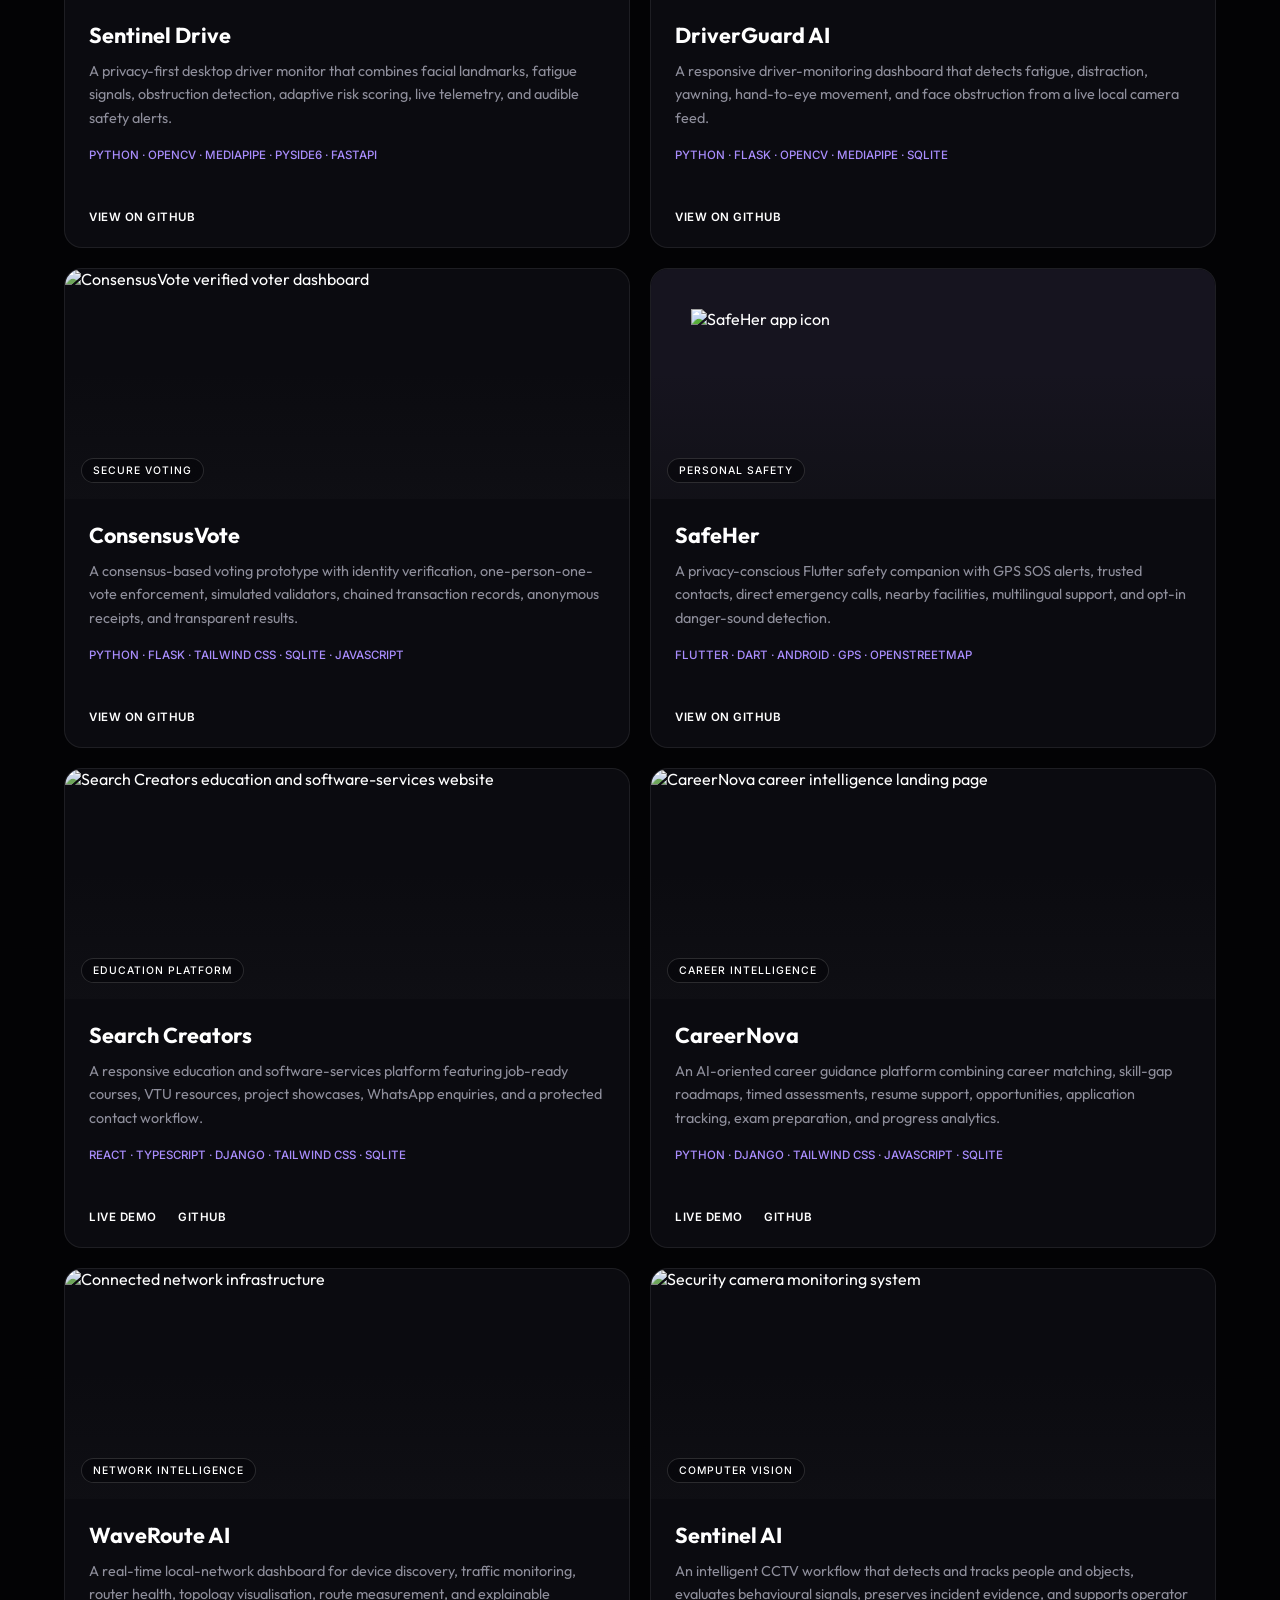
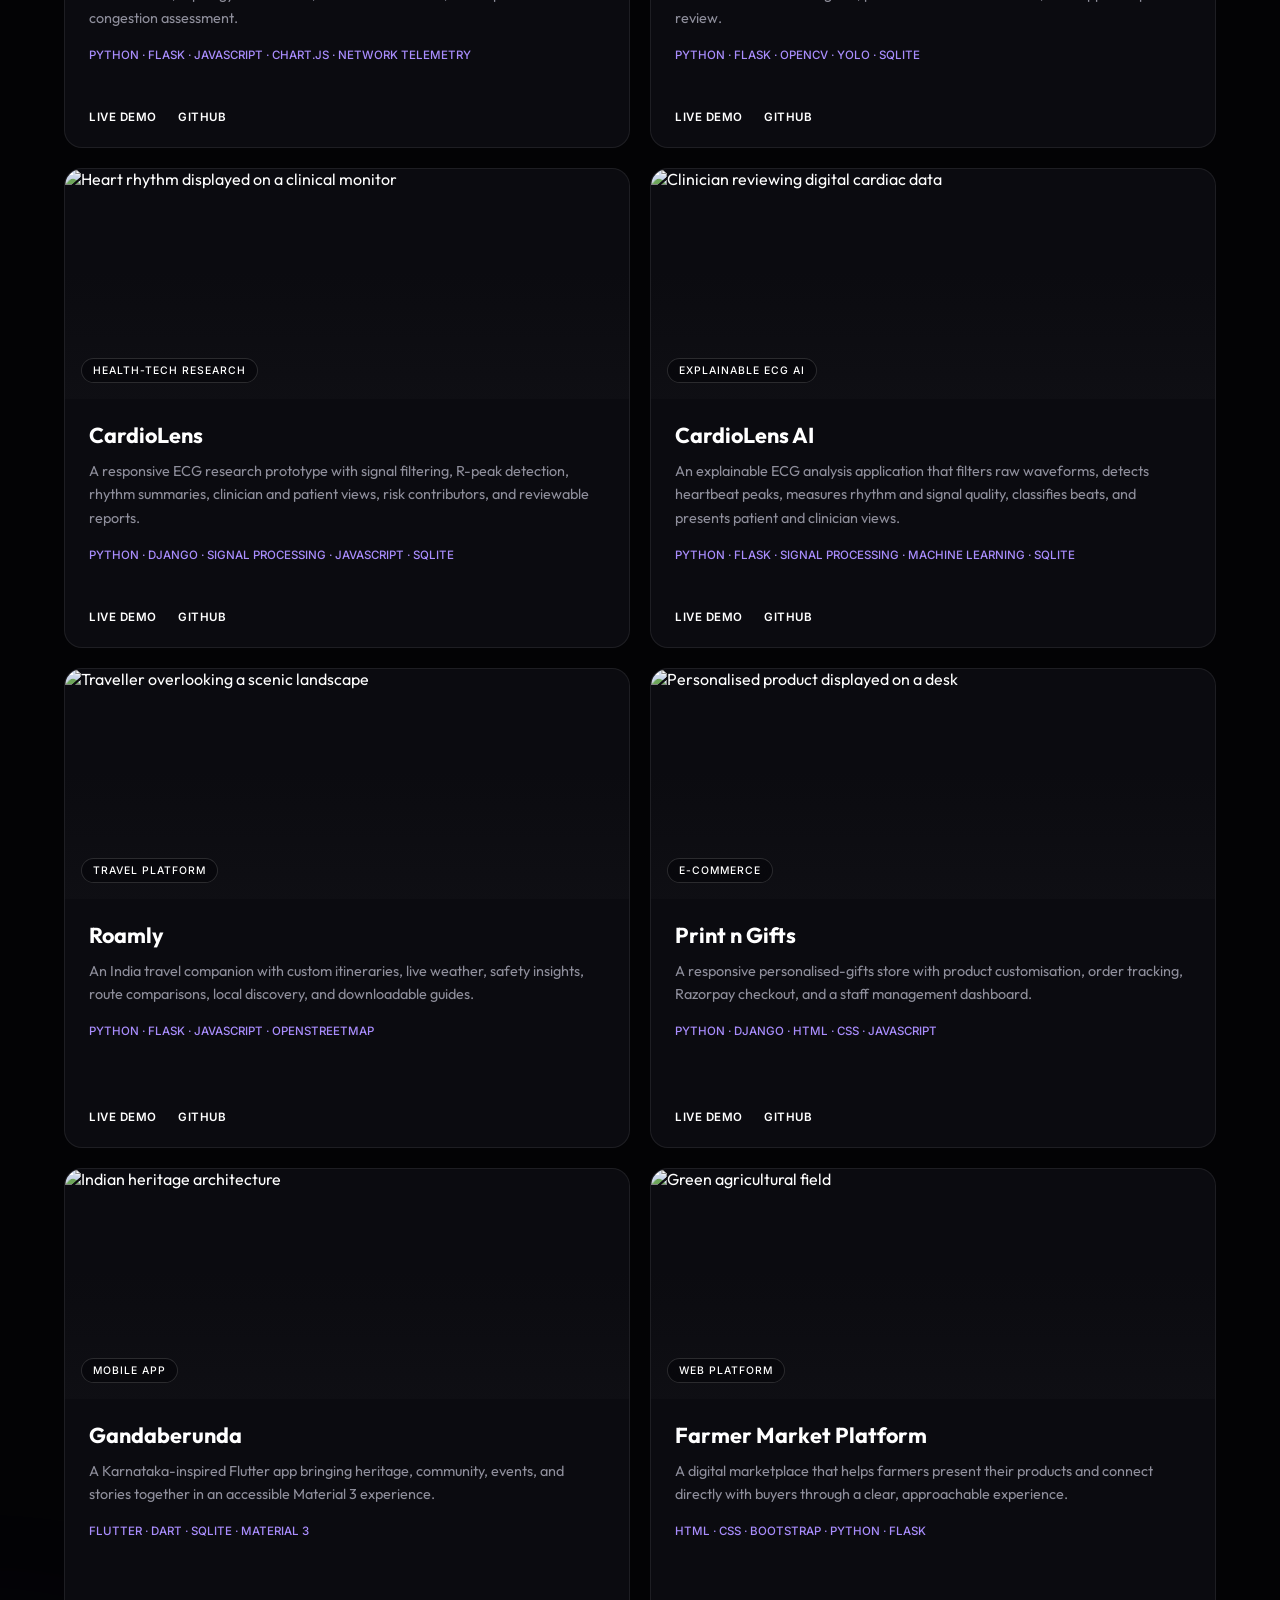
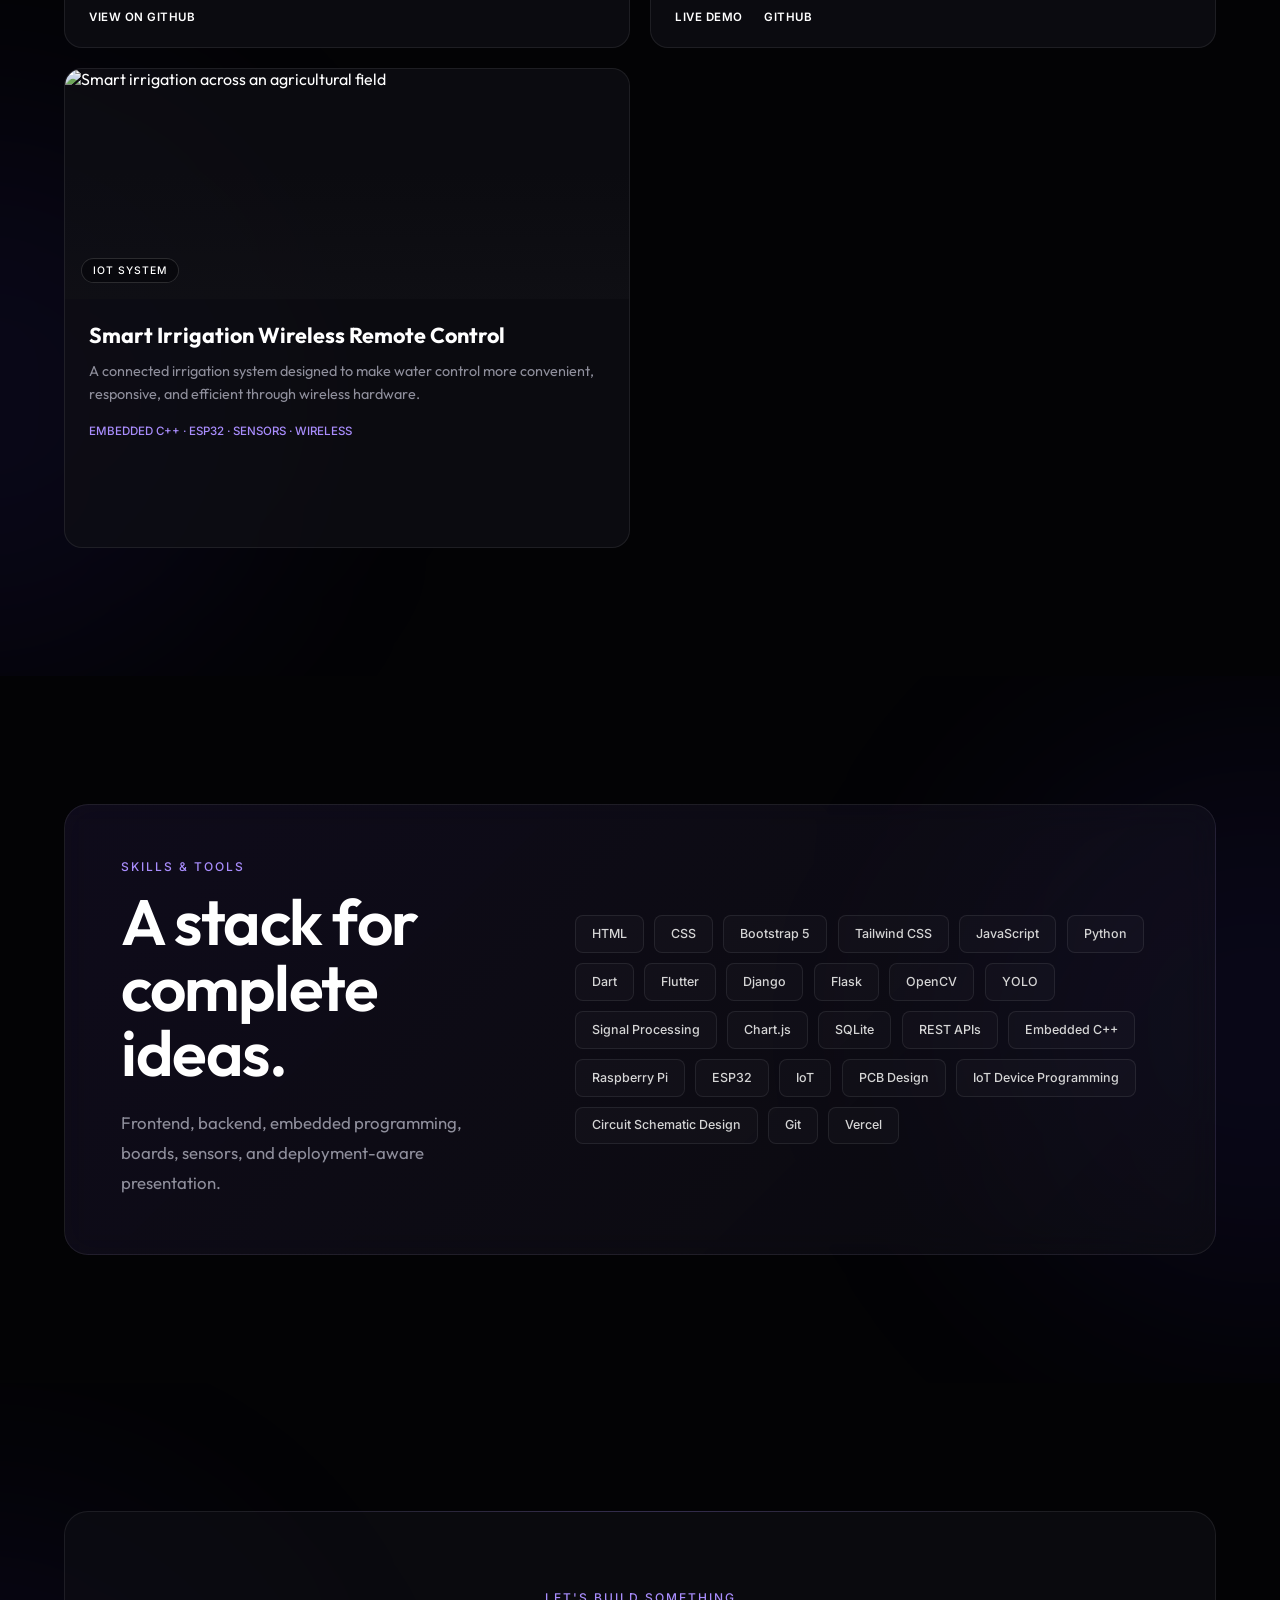
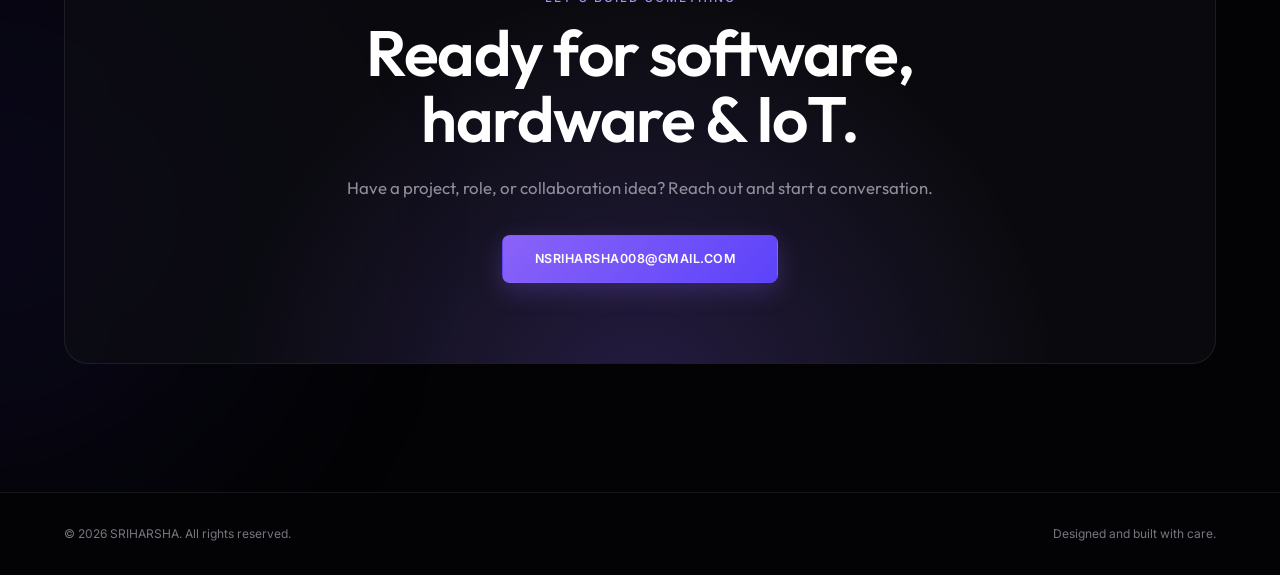
==== commit 45587f8f: "Update portfolio projects and hardware skills" ====
--- a/index.html
+++ b/index.html
@@ -384,9 +384,11 @@
       box-shadow: 0 25px 65px rgba(0,0,0,.45);
       transform: translateY(-8px);
     }
+    .project-card.recent { order: -1; }
     .project-image { position: relative; height: 230px; overflow: hidden; }
     .project-image::after { position: absolute; inset: 0; background: linear-gradient(0deg, rgba(16,16,21,.75), transparent 55%); content: ""; }
     .project-image img { width: 100%; height: 100%; object-fit: cover; filter: saturate(.65); transition: .5s ease; }
+    .project-image img.project-app-icon { object-fit: contain; padding: 2.5rem; background: #16141f; filter: none; }
     .project-card:hover img { filter: saturate(1); transform: scale(1.04); }
     .project-tag {
       position: absolute;
@@ -668,9 +670,17 @@
           <button class="filter-btn" type="button" data-filter="iot" aria-pressed="false">IoT</button>
         </div>
         <div class="project-grid">
+          <article class="project-card reveal recent" data-category="ai mobile">
+            <div class="project-image"><img class="project-app-icon" src="https://raw.githubusercontent.com/SRIHARSHA2108/IntervAI/main/assets/images/intervai_logo.png" alt="IntervAI app icon" loading="lazy"><span class="project-tag">Interview preparation</span></div>
+            <div class="project-body"><h3>IntervAI</h3><p>A private, offline interview-practice app with role-specific sessions, on-device voice features, local proctoring, explainable answer scoring, actionable reports, and private session history.</p><p class="project-stack">Flutter · Dart · On-device AI · Local storage · Computer vision</p><div class="project-actions"><a class="project-link" href="https://github.com/SRIHARSHA2108/IntervAI" target="_blank" rel="noopener">View on GitHub <i class="ph ph-github-logo"></i></a></div></div>
+          </article>
+          <article class="project-card reveal recent" data-category="web">
+            <div class="project-image"><img src="https://images.unsplash.com/photo-1590674899484-d5640e854abe?auto=format&amp;fit=crop&amp;w=1200&amp;q=85" alt="Modern smart parking garage" loading="lazy"><span class="project-tag">Smart parking</span></div>
+            <div class="project-body"><h3>Park Ease</h3><p>An autonomous smart-parking dashboard with live space maps, vehicle guidance, automatic billing, plate scanning, and safety monitoring.</p><p class="project-stack">Python · Flask · HTML · CSS · JavaScript</p><div class="project-actions"><a class="project-link" href="https://parking-system-one-pink.vercel.app" target="_blank" rel="noopener">Live demo <i class="ph ph-arrow-up-right"></i></a><a class="project-link" href="https://github.com/SRIHARSHA2108/PARKING-SYSTEM" target="_blank" rel="noopener">GitHub <i class="ph ph-github-logo"></i></a></div></div>
+          </article>
           <article class="project-card reveal" data-category="ai web">
             <div class="project-image"><img src="https://raw.githubusercontent.com/SRIHARSHA2108/CareerNova/main/docs/screenshots/landing-page.png" alt="CareerNova career intelligence landing page" loading="lazy"><span class="project-tag">Career intelligence</span></div>
-            <div class="project-body"><h3>CareerNova</h3><p>An AI-oriented career guidance platform combining career matching, skill-gap roadmaps, timed assessments, resume support, opportunities, application tracking, exam preparation, and progress analytics.</p><p class="project-stack">Python · Django · Tailwind CSS · JavaScript · SQLite</p><div class="project-actions"><a class="project-link" href="https://career-nova-gamma.vercel.app" target="_blank" rel="noopener">Live demo <i class="ph ph-arrow-up-right"></i></a><a class="project-link" href="https://github.com/SRIHARSHA2108/CareerNova" target="_blank" rel="noopener">GitHub <i class="ph ph-github-logo"></i></a></div></div>
+            <div class="project-body"><h3>CareerNova</h3><p>An AI-oriented career guidance platform combining career matching, skill-gap roadmaps, timed assessments, resume support, opportunities, application tracking, exam preparation, and progress analytics.</p><p class="project-stack">Python · Django · Tailwind CSS · JavaScript · SQLite</p><div class="project-actions"><a class="project-link" href="https://career-nova-neon.vercel.app/" target="_blank" rel="noopener">Live demo <i class="ph ph-arrow-up-right"></i></a><a class="project-link" href="https://github.com/SRIHARSHA2108/CareerNova" target="_blank" rel="noopener">GitHub <i class="ph ph-github-logo"></i></a></div></div>
           </article>
           <article class="project-card reveal" data-category="ai web">
             <div class="project-image"><img src="https://images.unsplash.com/photo-1558494949-ef010cbdcc31?auto=format&amp;fit=crop&amp;w=1200&amp;q=85" alt="Connected network infrastructure" loading="lazy"><span class="project-tag">Network intelligence</span></div>
@@ -693,10 +703,6 @@
             <div class="project-body"><h3>Roamly</h3><p>An India travel companion with custom itineraries, live weather, safety insights, route comparisons, local discovery, and downloadable guides.</p><p class="project-stack">Python · Flask · JavaScript · OpenStreetMap</p><div class="project-actions"><a class="project-link" href="https://roamly-eosin-three.vercel.app" target="_blank" rel="noopener">Live demo <i class="ph ph-arrow-up-right"></i></a><a class="project-link" href="https://github.com/SRIHARSHA2108/Roamly" target="_blank" rel="noopener">GitHub <i class="ph ph-github-logo"></i></a></div></div>
           </article>
           <article class="project-card reveal" data-category="web">
-            <div class="project-image"><img src="https://images.unsplash.com/photo-1590674899484-d5640e854abe?auto=format&amp;fit=crop&amp;w=1200&amp;q=85" alt="Modern parking garage" loading="lazy"><span class="project-tag">Smart mobility</span></div>
-            <div class="project-body"><h3>Park Ease</h3><p>An autonomous smart-parking dashboard with live space maps, vehicle guidance, automatic billing, plate scanning, and safety monitoring.</p><p class="project-stack">Python · Flask · HTML · CSS · JavaScript</p><div class="project-actions"><a class="project-link" href="https://parking-system-one-pink.vercel.app" target="_blank" rel="noopener">Live demo <i class="ph ph-arrow-up-right"></i></a><a class="project-link" href="https://github.com/SRIHARSHA2108/PARKING-SYSTEM" target="_blank" rel="noopener">GitHub <i class="ph ph-github-logo"></i></a></div></div>
-          </article>
-          <article class="project-card reveal" data-category="web">
             <div class="project-image"><img src="https://images.unsplash.com/photo-1523275335684-37898b6baf30?auto=format&amp;fit=crop&amp;w=1200&amp;q=85" alt="Personalised product displayed on a desk" loading="lazy"><span class="project-tag">E-commerce</span></div>
             <div class="project-body"><h3>Print n Gifts</h3><p>A responsive personalised-gifts store with product customisation, order tracking, Razorpay checkout, and a staff management dashboard.</p><p class="project-stack">Python · Django · HTML · CSS · JavaScript</p><div class="project-actions"><a class="project-link" href="https://p-tan-kappa.vercel.app" target="_blank" rel="noopener">Live demo <i class="ph ph-arrow-up-right"></i></a><a class="project-link" href="https://github.com/SRIHARSHA2108/p" target="_blank" rel="noopener">GitHub <i class="ph ph-github-logo"></i></a></div></div>
           </article>
@@ -707,6 +713,34 @@
           <article class="project-card reveal" data-category="web">
             <div class="project-image"><img src="https://images.unsplash.com/photo-1492496913980-501348b61469?auto=format&amp;fit=crop&amp;w=1200&amp;q=85" alt="Green agricultural field" loading="lazy"><span class="project-tag">Web platform</span></div>
             <div class="project-body"><h3>Farmer Market Platform</h3><p>A digital marketplace that helps farmers present their products and connect directly with buyers through a clear, approachable experience.</p><p class="project-stack">HTML · CSS · Bootstrap · Python · Flask</p><div class="project-actions"><a class="project-link" href="https://farmer-market-pf-fbqh.vercel.app" target="_blank" rel="noopener">Live demo <i class="ph ph-arrow-up-right"></i></a><a class="project-link" href="https://github.com/SRIHARSHA2108/FARMER_MARKET_PF" target="_blank" rel="noopener">GitHub <i class="ph ph-github-logo"></i></a></div></div>
+          </article>
+          <article class="project-card reveal recent" data-category="ai web">
+            <div class="project-image"><img src="https://raw.githubusercontent.com/SRIHARSHA2108/-AuraCare-Breast-Health-AI/main/docs/screenshots/home.png" alt="AuraCare breast-health support platform" loading="lazy"><span class="project-tag">Breast-health AI</span></div>
+            <div class="project-body"><h3>AuraCare</h3><p>A role-based breast-health support platform combining ultrasound classification, FNA screening, report extraction, visual highlighting, patient-friendly explanations, and clinician review.</p><p class="project-stack">Python · Flask · TensorFlow · OpenCV · SQLite</p><div class="project-actions"><a class="project-link" href="https://github.com/SRIHARSHA2108/-AuraCare-Breast-Health-AI" target="_blank" rel="noopener">View on GitHub <i class="ph ph-github-logo"></i></a></div></div>
+          </article>
+          <article class="project-card reveal recent" data-category="ai web">
+            <div class="project-image"><img src="https://images.unsplash.com/photo-1446776811953-b23d57bd21aa?auto=format&amp;fit=crop&amp;w=1200&amp;q=85" alt="Spacecraft orbiting above Earth" loading="lazy"><span class="project-tag">Conversational AI</span></div>
+            <div class="project-body"><h3>SpaceTech Chatbot</h3><p>A lightweight web chatbot with a straightforward conversational interface, a Flask backend, and MongoDB-backed application data.</p><p class="project-stack">Python · Flask · MongoDB · HTML · JavaScript</p><div class="project-actions"><a class="project-link" href="https://github.com/SRIHARSHA2108/SPACETEC-CHATBOT" target="_blank" rel="noopener">View on GitHub <i class="ph ph-github-logo"></i></a></div></div>
+          </article>
+          <article class="project-card reveal recent" data-category="ai">
+            <div class="project-image"><img src="https://raw.githubusercontent.com/SRIHARSHA2108/LIVE-CABIN-FEED/main/docs/screenshots/sentinel-dashboard.png" alt="Sentinel Drive live cabin monitoring dashboard" loading="lazy"><span class="project-tag">Driver safety</span></div>
+            <div class="project-body"><h3>Sentinel Drive</h3><p>A privacy-first desktop driver monitor that combines facial landmarks, fatigue signals, obstruction detection, adaptive risk scoring, live telemetry, and audible safety alerts.</p><p class="project-stack">Python · OpenCV · MediaPipe · PySide6 · FastAPI</p><div class="project-actions"><a class="project-link" href="https://github.com/SRIHARSHA2108/LIVE-CABIN-FEED" target="_blank" rel="noopener">View on GitHub <i class="ph ph-github-logo"></i></a></div></div>
+          </article>
+          <article class="project-card reveal recent" data-category="ai web">
+            <div class="project-image"><img src="https://images.unsplash.com/photo-1503376780353-7e6692767b70?auto=format&amp;fit=crop&amp;w=1200&amp;q=85" alt="Car travelling on an open road" loading="lazy"><span class="project-tag">Computer vision</span></div>
+            <div class="project-body"><h3>DriverGuard AI</h3><p>A responsive driver-monitoring dashboard that detects fatigue, distraction, yawning, hand-to-eye movement, and face obstruction from a live local camera feed.</p><p class="project-stack">Python · Flask · OpenCV · MediaPipe · SQLite</p><div class="project-actions"><a class="project-link" href="https://github.com/SRIHARSHA2108/Drowsiness-detection" target="_blank" rel="noopener">View on GitHub <i class="ph ph-github-logo"></i></a></div></div>
+          </article>
+          <article class="project-card reveal recent" data-category="web">
+            <div class="project-image"><img src="https://raw.githubusercontent.com/SRIHARSHA2108/Voter/main/docs/screenshots/03-voter-dashboard.png" alt="ConsensusVote verified voter dashboard" loading="lazy"><span class="project-tag">Secure voting</span></div>
+            <div class="project-body"><h3>ConsensusVote</h3><p>A consensus-based voting prototype with identity verification, one-person-one-vote enforcement, simulated validators, chained transaction records, anonymous receipts, and transparent results.</p><p class="project-stack">Python · Flask · Tailwind CSS · SQLite · JavaScript</p><div class="project-actions"><a class="project-link" href="https://github.com/SRIHARSHA2108/Voter" target="_blank" rel="noopener">View on GitHub <i class="ph ph-github-logo"></i></a></div></div>
+          </article>
+          <article class="project-card reveal recent" data-category="mobile">
+            <div class="project-image"><img class="project-app-icon" src="https://raw.githubusercontent.com/SRIHARSHA2108/Safeher/main/assets/images/safeher_logo_with_name.png" alt="SafeHer app icon" loading="lazy"><span class="project-tag">Personal safety</span></div>
+            <div class="project-body"><h3>SafeHer</h3><p>A privacy-conscious Flutter safety companion with GPS SOS alerts, trusted contacts, direct emergency calls, nearby facilities, multilingual support, and opt-in danger-sound detection.</p><p class="project-stack">Flutter · Dart · Android · GPS · OpenStreetMap</p><div class="project-actions"><a class="project-link" href="https://github.com/SRIHARSHA2108/Safeher" target="_blank" rel="noopener">View on GitHub <i class="ph ph-github-logo"></i></a></div></div>
+          </article>
+          <article class="project-card reveal recent" data-category="web">
+            <div class="project-image"><img src="https://raw.githubusercontent.com/SRIHARSHA2108/web/main/docs/search-creators-home.png" alt="Search Creators education and software-services website" loading="lazy"><span class="project-tag">Education platform</span></div>
+            <div class="project-body"><h3>Search Creators</h3><p>A responsive education and software-services platform featuring job-ready courses, VTU resources, project showcases, WhatsApp enquiries, and a protected contact workflow.</p><p class="project-stack">React · TypeScript · Django · Tailwind CSS · SQLite</p><div class="project-actions"><a class="project-link" href="https://web-omega-pearl-66.vercel.app" target="_blank" rel="noopener">Live demo <i class="ph ph-arrow-up-right"></i></a><a class="project-link" href="https://github.com/SRIHARSHA2108/web" target="_blank" rel="noopener">GitHub <i class="ph ph-github-logo"></i></a></div></div>
           </article>
           <article class="project-card reveal" data-category="iot">
             <div class="project-image"><img src="https://images.unsplash.com/photo-1625246333195-78d9c38ad449?auto=format&amp;fit=crop&amp;w=1200&amp;q=85" alt="Smart irrigation across an agricultural field" loading="lazy"><span class="project-tag">IoT system</span></div>
@@ -720,7 +754,7 @@
       <div class="section-inner skills-shell reveal">
         <div><p class="eyebrow">Skills &amp; tools</p><h2 class="section-title">A stack for complete ideas.</h2><p class="section-lead">Frontend, backend, embedded programming, boards, sensors, and deployment-aware presentation.</p></div>
         <div class="skill-list" aria-label="Technical skills">
-          <span class="skill">HTML</span><span class="skill">CSS</span><span class="skill">Bootstrap 5</span><span class="skill">Tailwind CSS</span><span class="skill">JavaScript</span><span class="skill">Python</span><span class="skill">Dart</span><span class="skill">Flutter</span><span class="skill">Django</span><span class="skill">Flask</span><span class="skill">OpenCV</span><span class="skill">YOLO</span><span class="skill">Signal Processing</span><span class="skill">Chart.js</span><span class="skill">SQLite</span><span class="skill">REST APIs</span><span class="skill">Embedded C++</span><span class="skill">Raspberry Pi</span><span class="skill">ESP32</span><span class="skill">IoT</span><span class="skill">Git</span><span class="skill">Vercel</span>
+          <span class="skill">HTML</span><span class="skill">CSS</span><span class="skill">Bootstrap 5</span><span class="skill">Tailwind CSS</span><span class="skill">JavaScript</span><span class="skill">Python</span><span class="skill">Dart</span><span class="skill">Flutter</span><span class="skill">Django</span><span class="skill">Flask</span><span class="skill">OpenCV</span><span class="skill">YOLO</span><span class="skill">Signal Processing</span><span class="skill">Chart.js</span><span class="skill">SQLite</span><span class="skill">REST APIs</span><span class="skill">Embedded C++</span><span class="skill">Raspberry Pi</span><span class="skill">ESP32</span><span class="skill">IoT</span><span class="skill">PCB Design</span><span class="skill">IoT Device Programming</span><span class="skill">Circuit Schematic Design</span><span class="skill">Git</span><span class="skill">Vercel</span>
         </div>
       </div>
     </section>
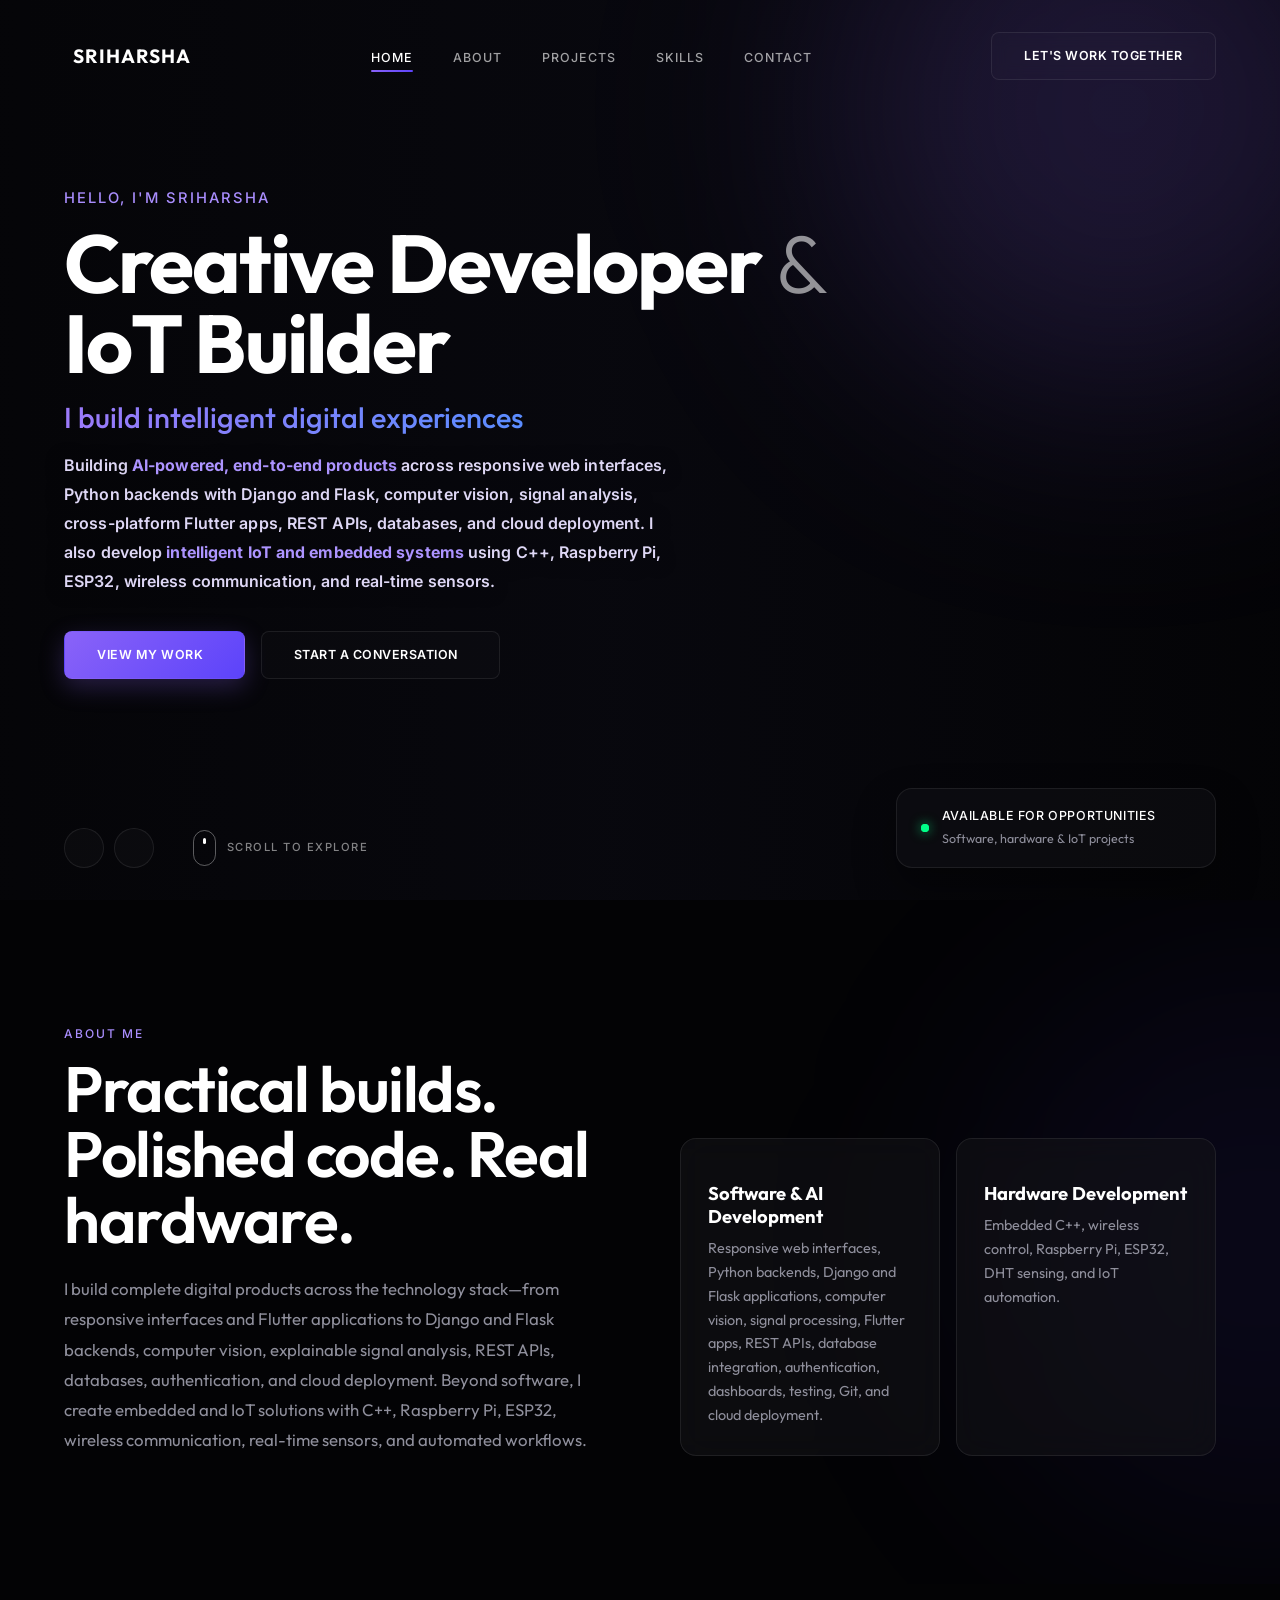
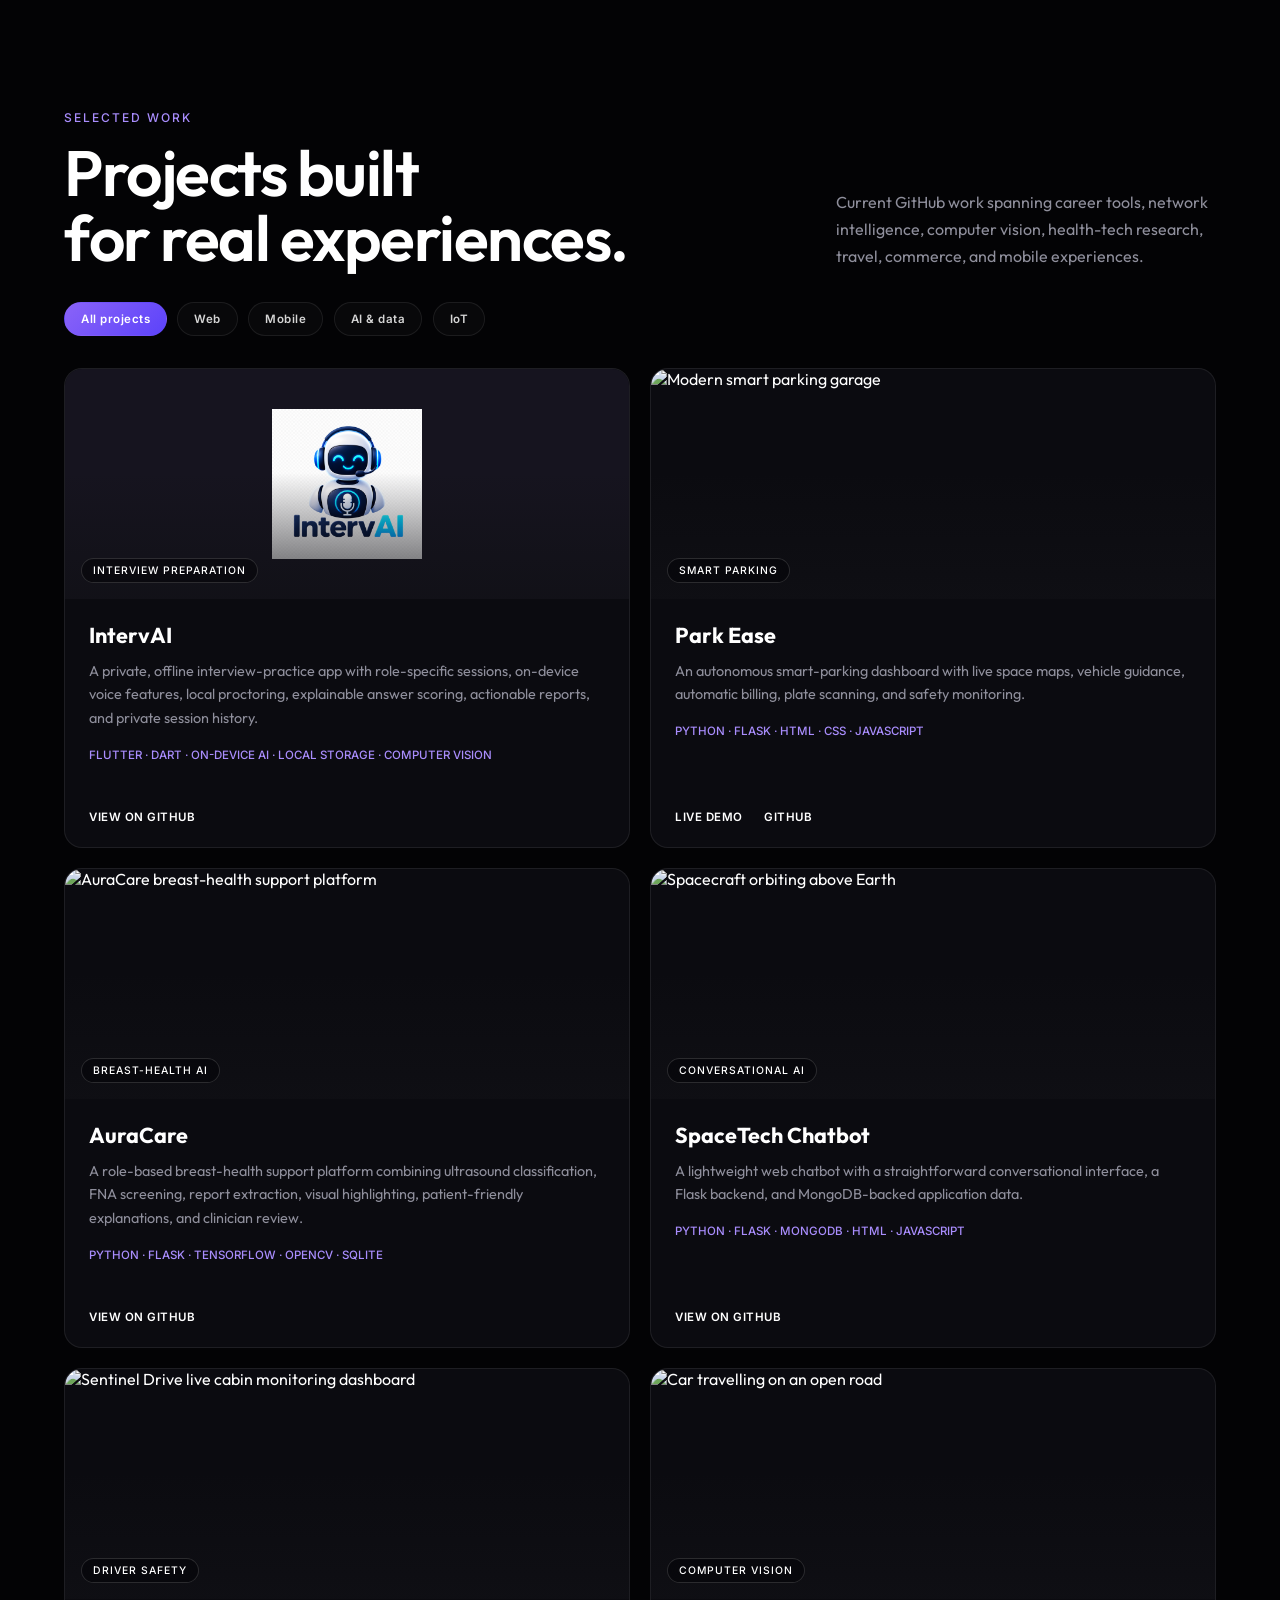
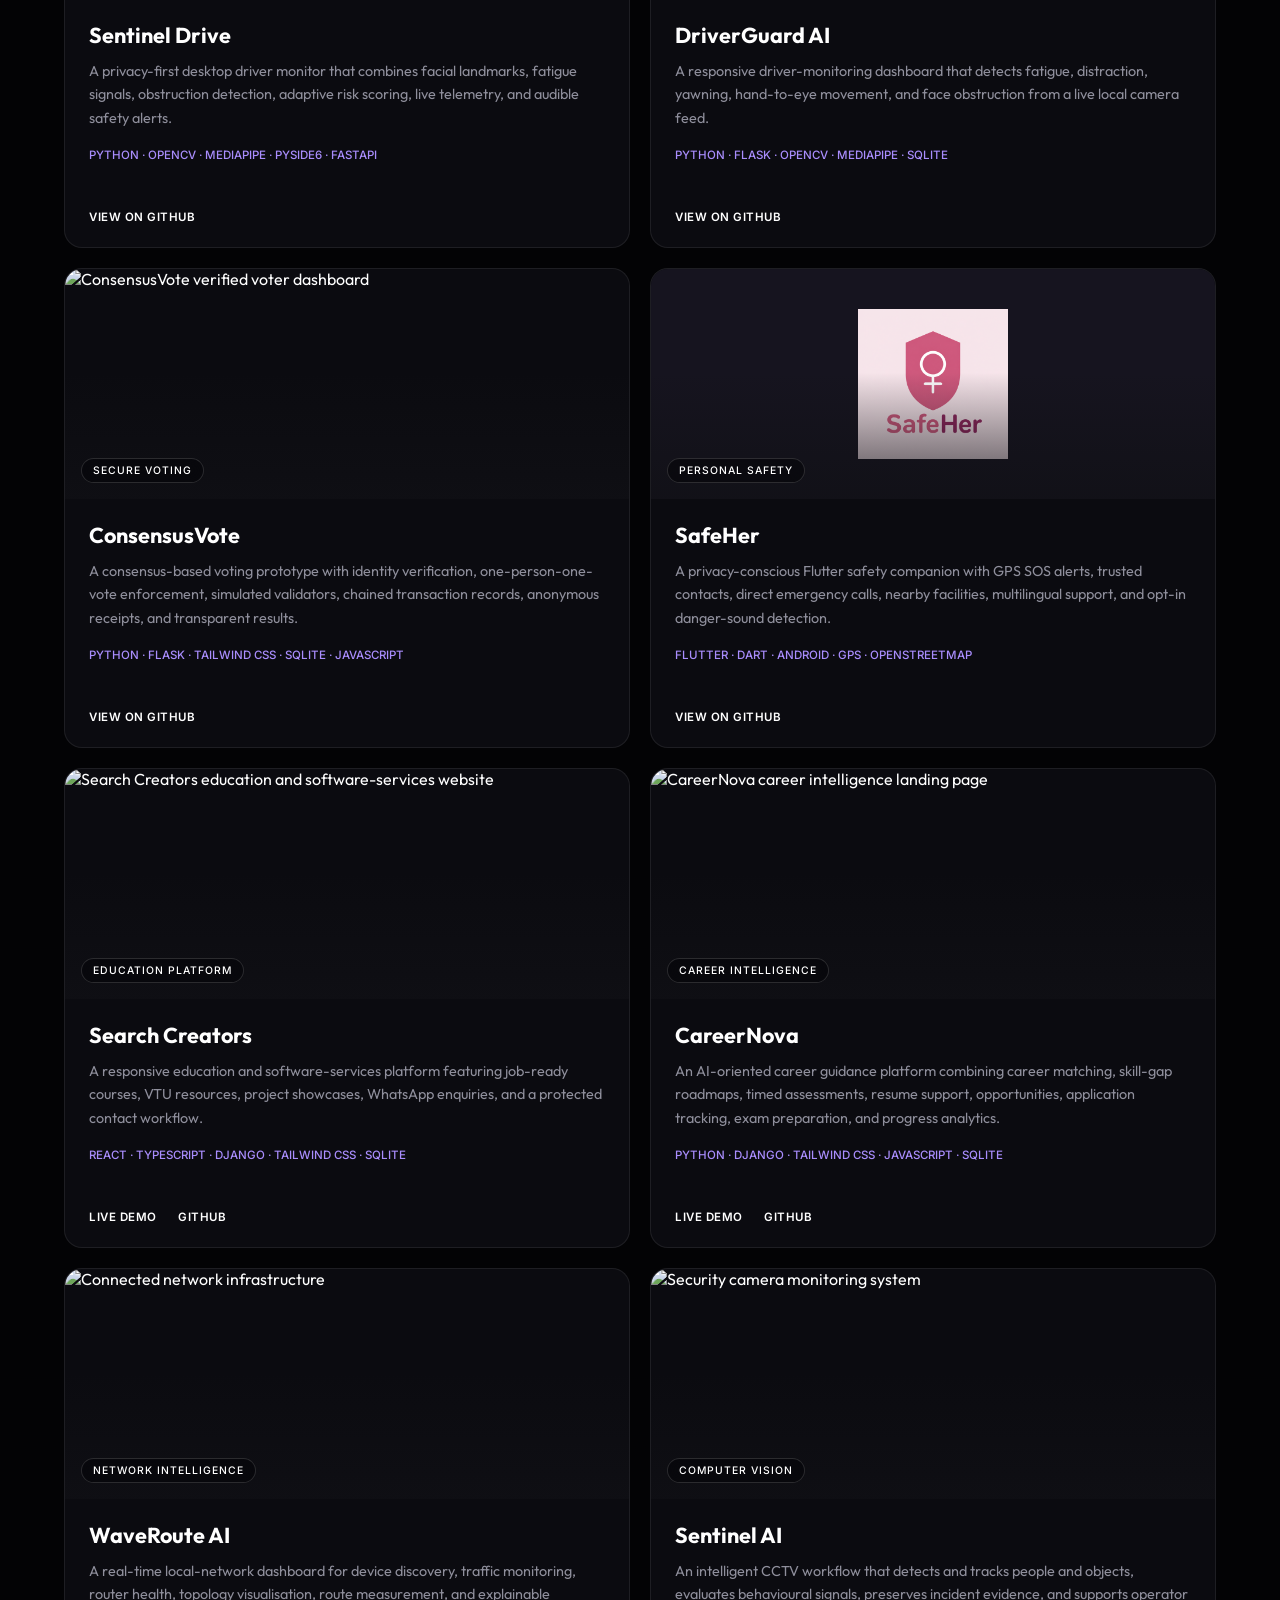
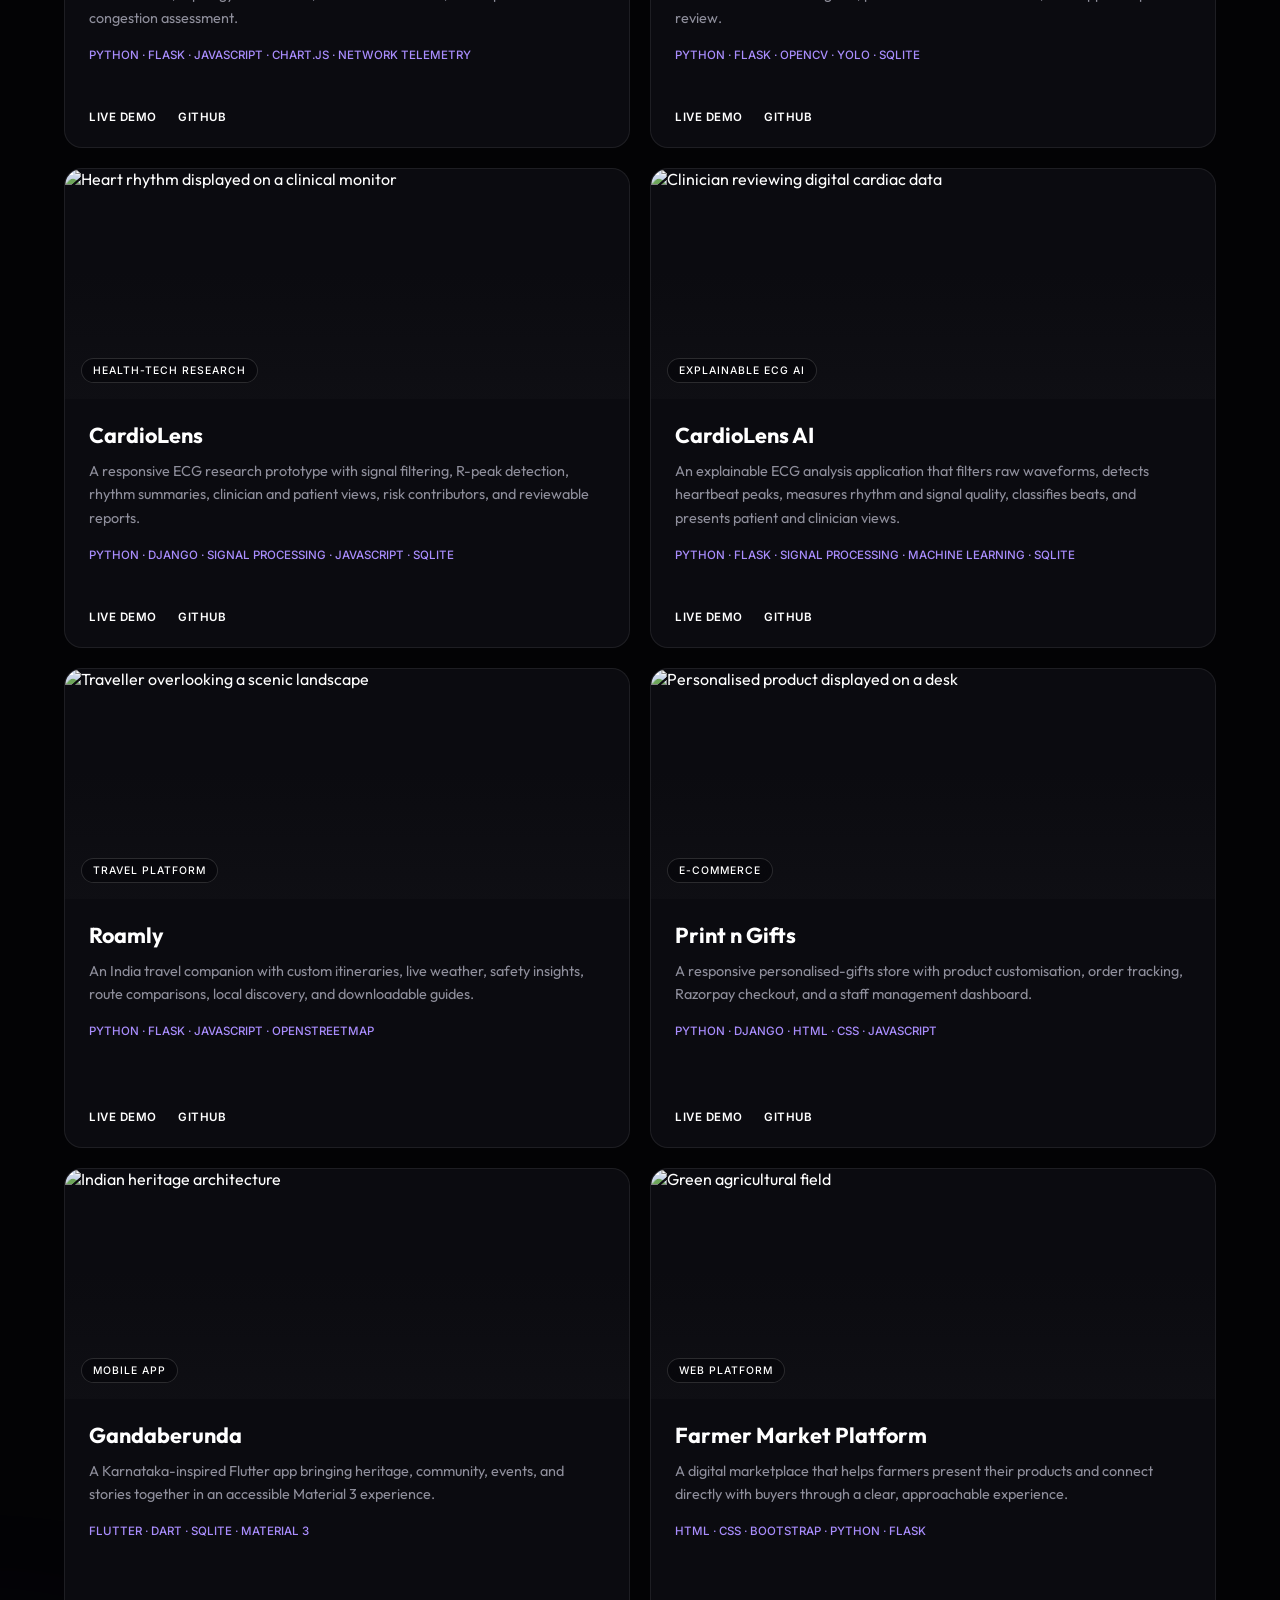
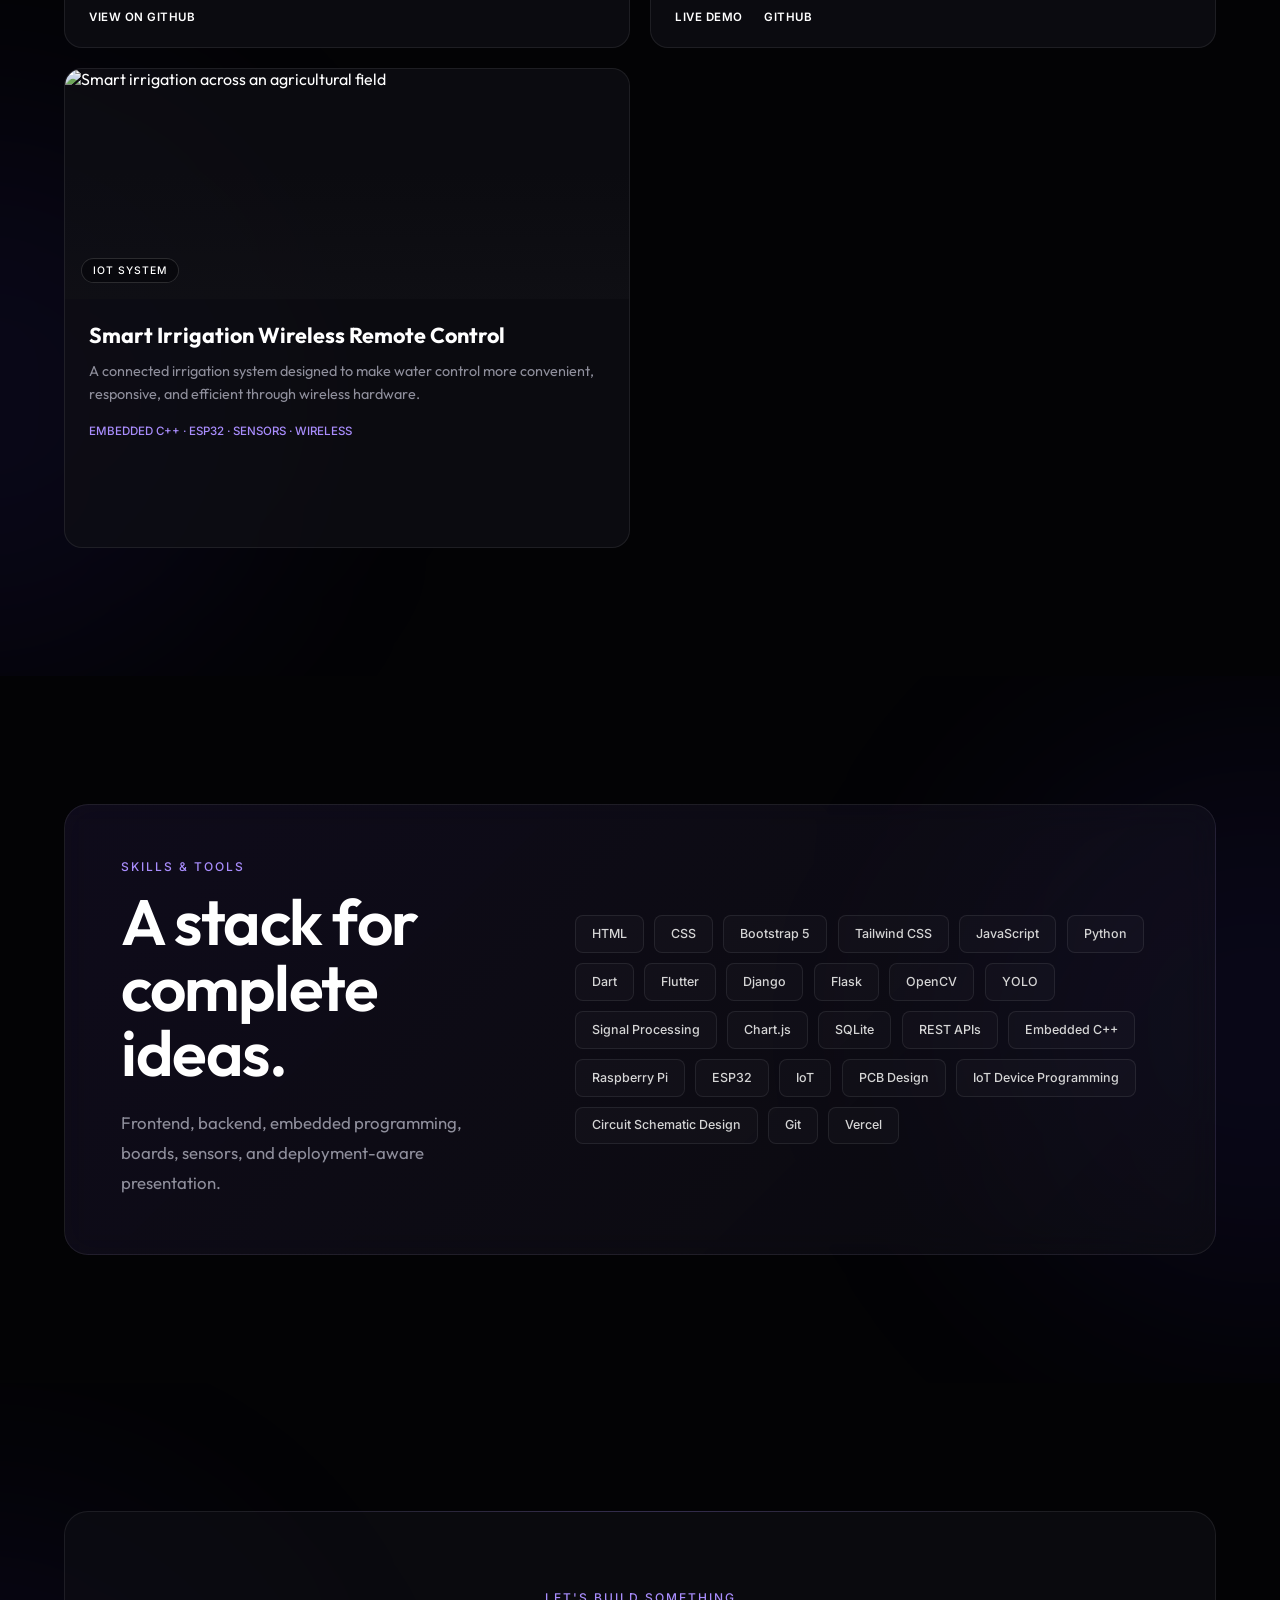
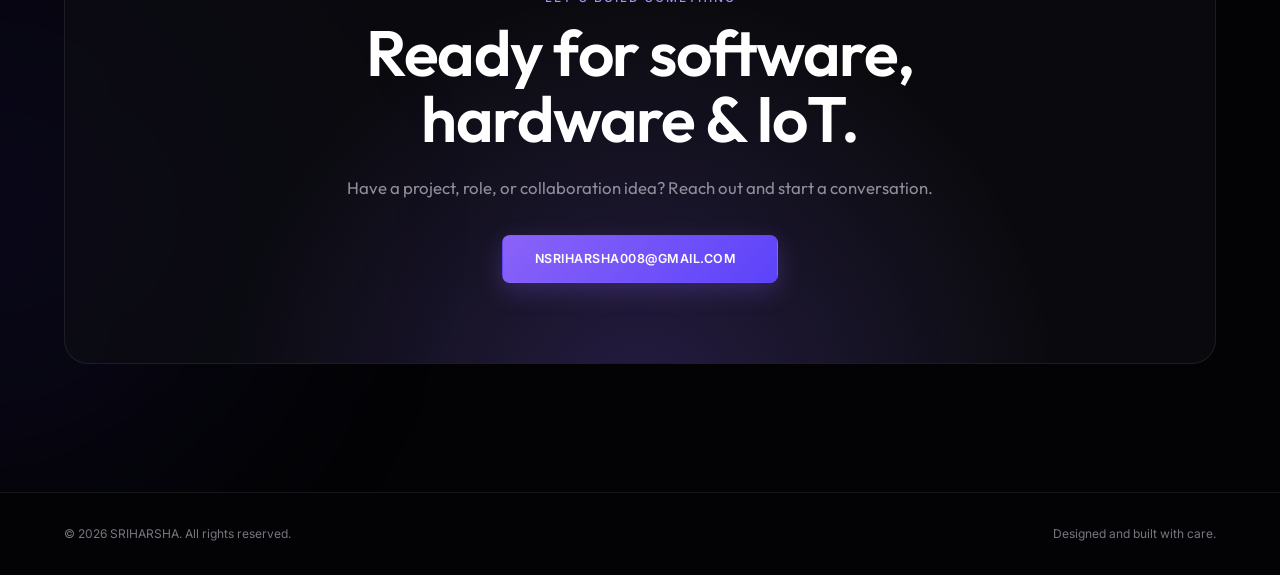
==== commit d3d42191: "Fix project app icon loading" ====
--- a/index.html
+++ b/index.html
@@ -671,7 +671,7 @@
         </div>
         <div class="project-grid">
           <article class="project-card reveal recent" data-category="ai mobile">
-            <div class="project-image"><img class="project-app-icon" src="https://raw.githubusercontent.com/SRIHARSHA2108/IntervAI/main/assets/images/intervai_logo.png" alt="IntervAI app icon" loading="lazy"><span class="project-tag">Interview preparation</span></div>
+            <div class="project-image"><img class="project-app-icon" src="assets/project-icons/intervai.png" alt="IntervAI app icon" loading="lazy"><span class="project-tag">Interview preparation</span></div>
             <div class="project-body"><h3>IntervAI</h3><p>A private, offline interview-practice app with role-specific sessions, on-device voice features, local proctoring, explainable answer scoring, actionable reports, and private session history.</p><p class="project-stack">Flutter · Dart · On-device AI · Local storage · Computer vision</p><div class="project-actions"><a class="project-link" href="https://github.com/SRIHARSHA2108/IntervAI" target="_blank" rel="noopener">View on GitHub <i class="ph ph-github-logo"></i></a></div></div>
           </article>
           <article class="project-card reveal recent" data-category="web">
@@ -735,7 +735,7 @@
             <div class="project-body"><h3>ConsensusVote</h3><p>A consensus-based voting prototype with identity verification, one-person-one-vote enforcement, simulated validators, chained transaction records, anonymous receipts, and transparent results.</p><p class="project-stack">Python · Flask · Tailwind CSS · SQLite · JavaScript</p><div class="project-actions"><a class="project-link" href="https://github.com/SRIHARSHA2108/Voter" target="_blank" rel="noopener">View on GitHub <i class="ph ph-github-logo"></i></a></div></div>
           </article>
           <article class="project-card reveal recent" data-category="mobile">
-            <div class="project-image"><img class="project-app-icon" src="https://raw.githubusercontent.com/SRIHARSHA2108/Safeher/main/assets/images/safeher_logo_with_name.png" alt="SafeHer app icon" loading="lazy"><span class="project-tag">Personal safety</span></div>
+            <div class="project-image"><img class="project-app-icon" src="assets/project-icons/safeher.png" alt="SafeHer app icon" loading="lazy"><span class="project-tag">Personal safety</span></div>
             <div class="project-body"><h3>SafeHer</h3><p>A privacy-conscious Flutter safety companion with GPS SOS alerts, trusted contacts, direct emergency calls, nearby facilities, multilingual support, and opt-in danger-sound detection.</p><p class="project-stack">Flutter · Dart · Android · GPS · OpenStreetMap</p><div class="project-actions"><a class="project-link" href="https://github.com/SRIHARSHA2108/Safeher" target="_blank" rel="noopener">View on GitHub <i class="ph ph-github-logo"></i></a></div></div>
           </article>
           <article class="project-card reveal recent" data-category="web">
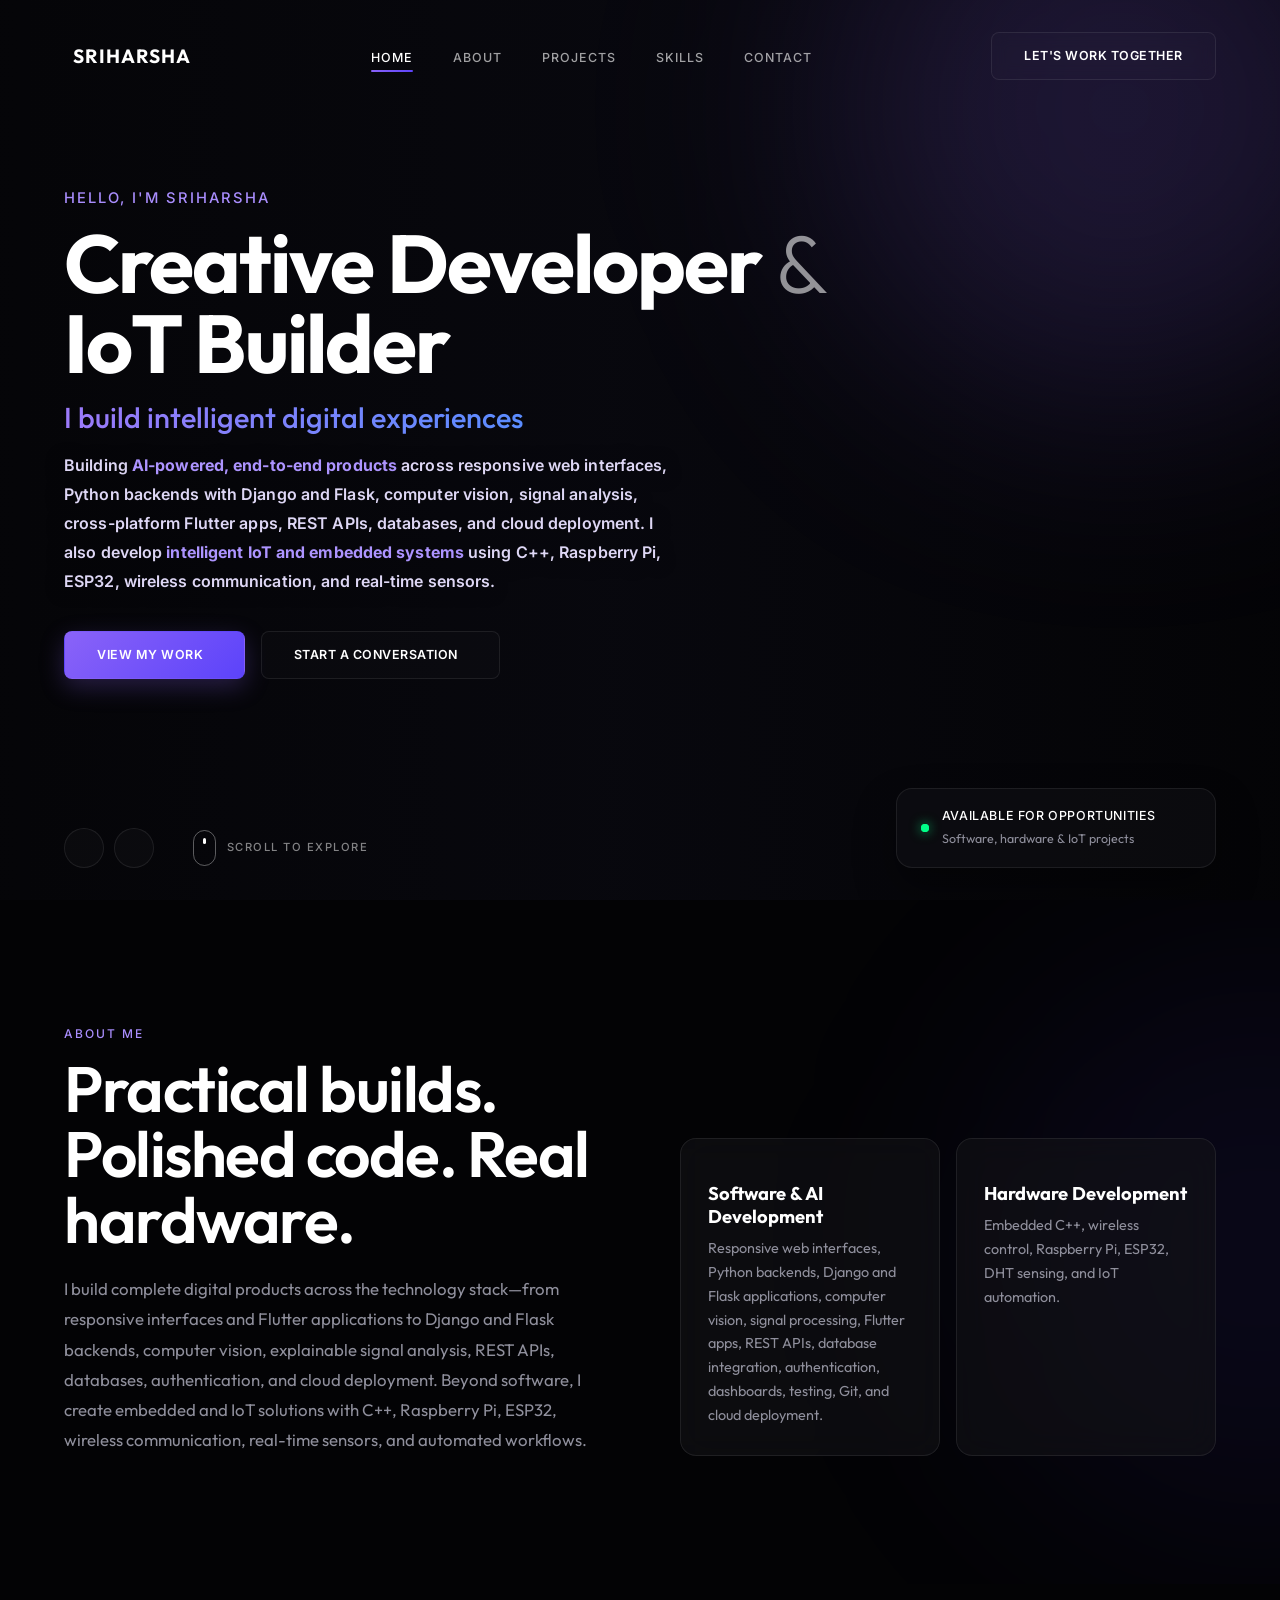
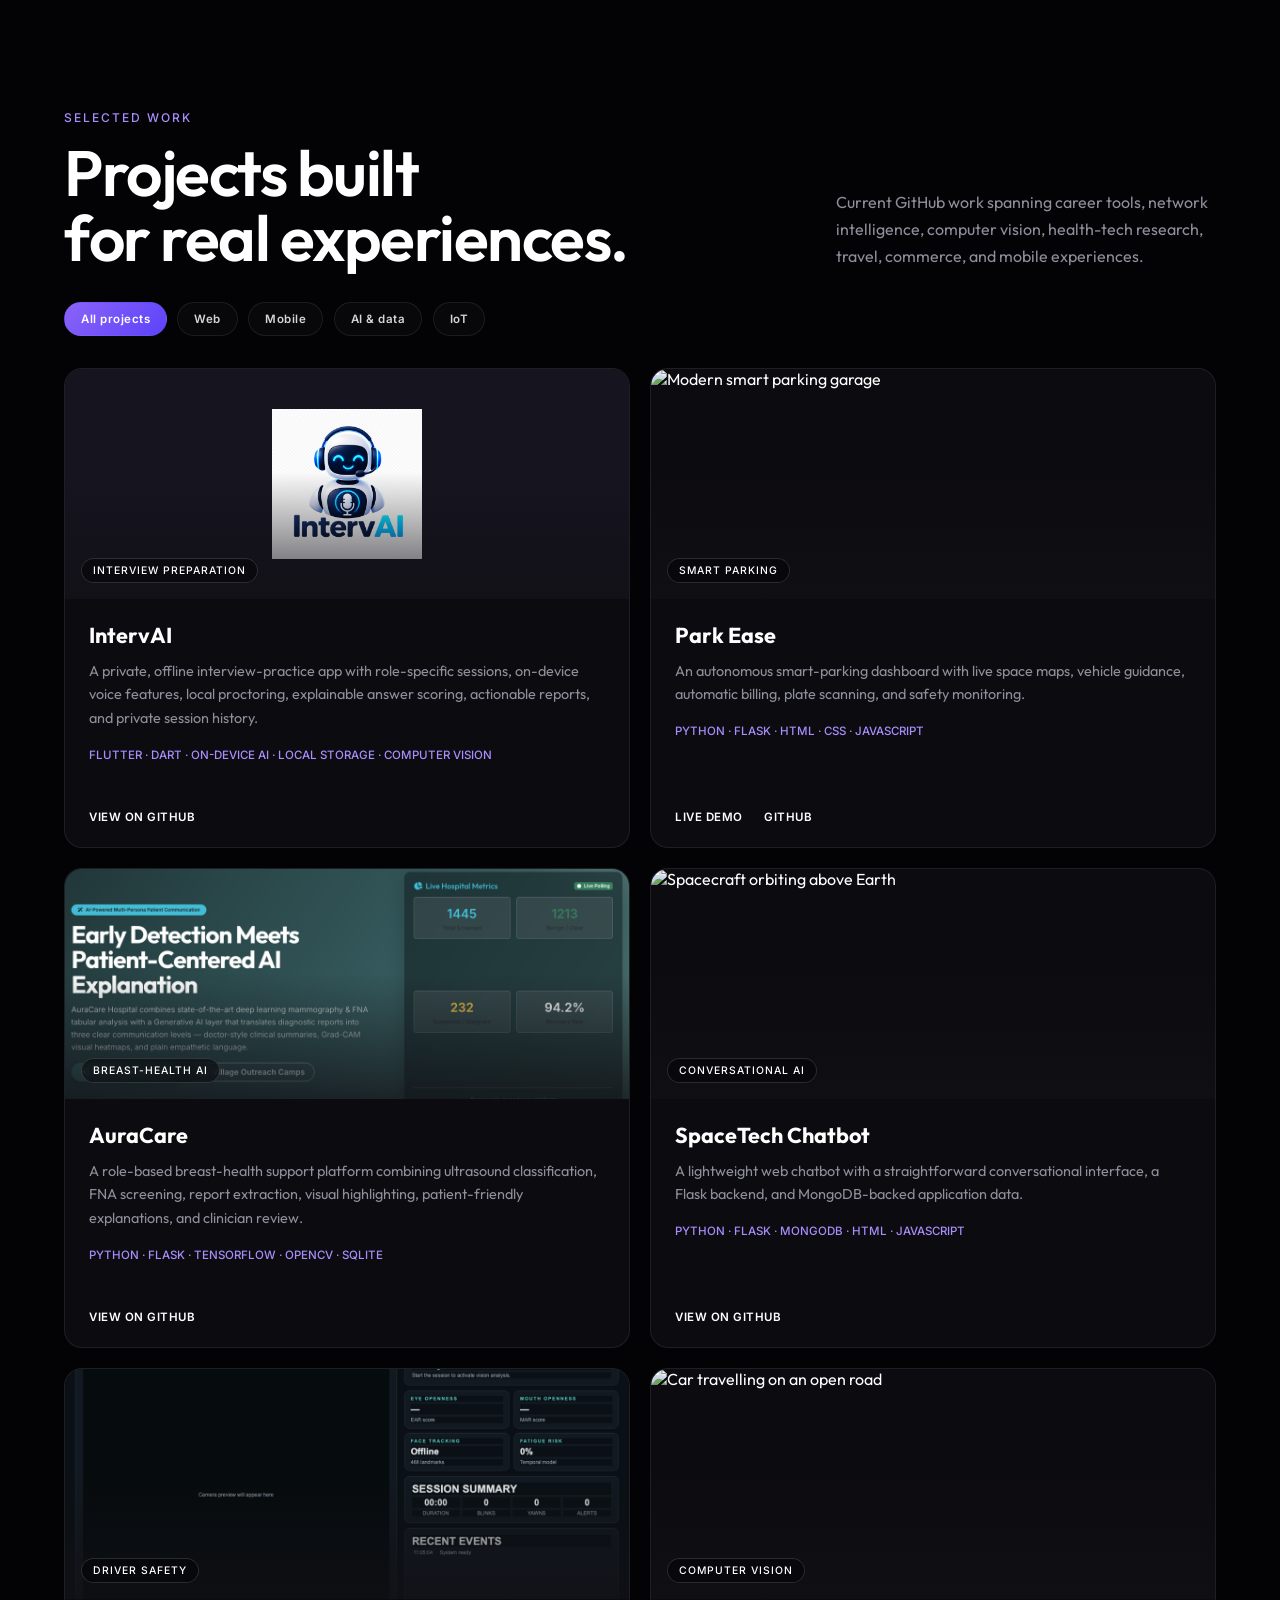
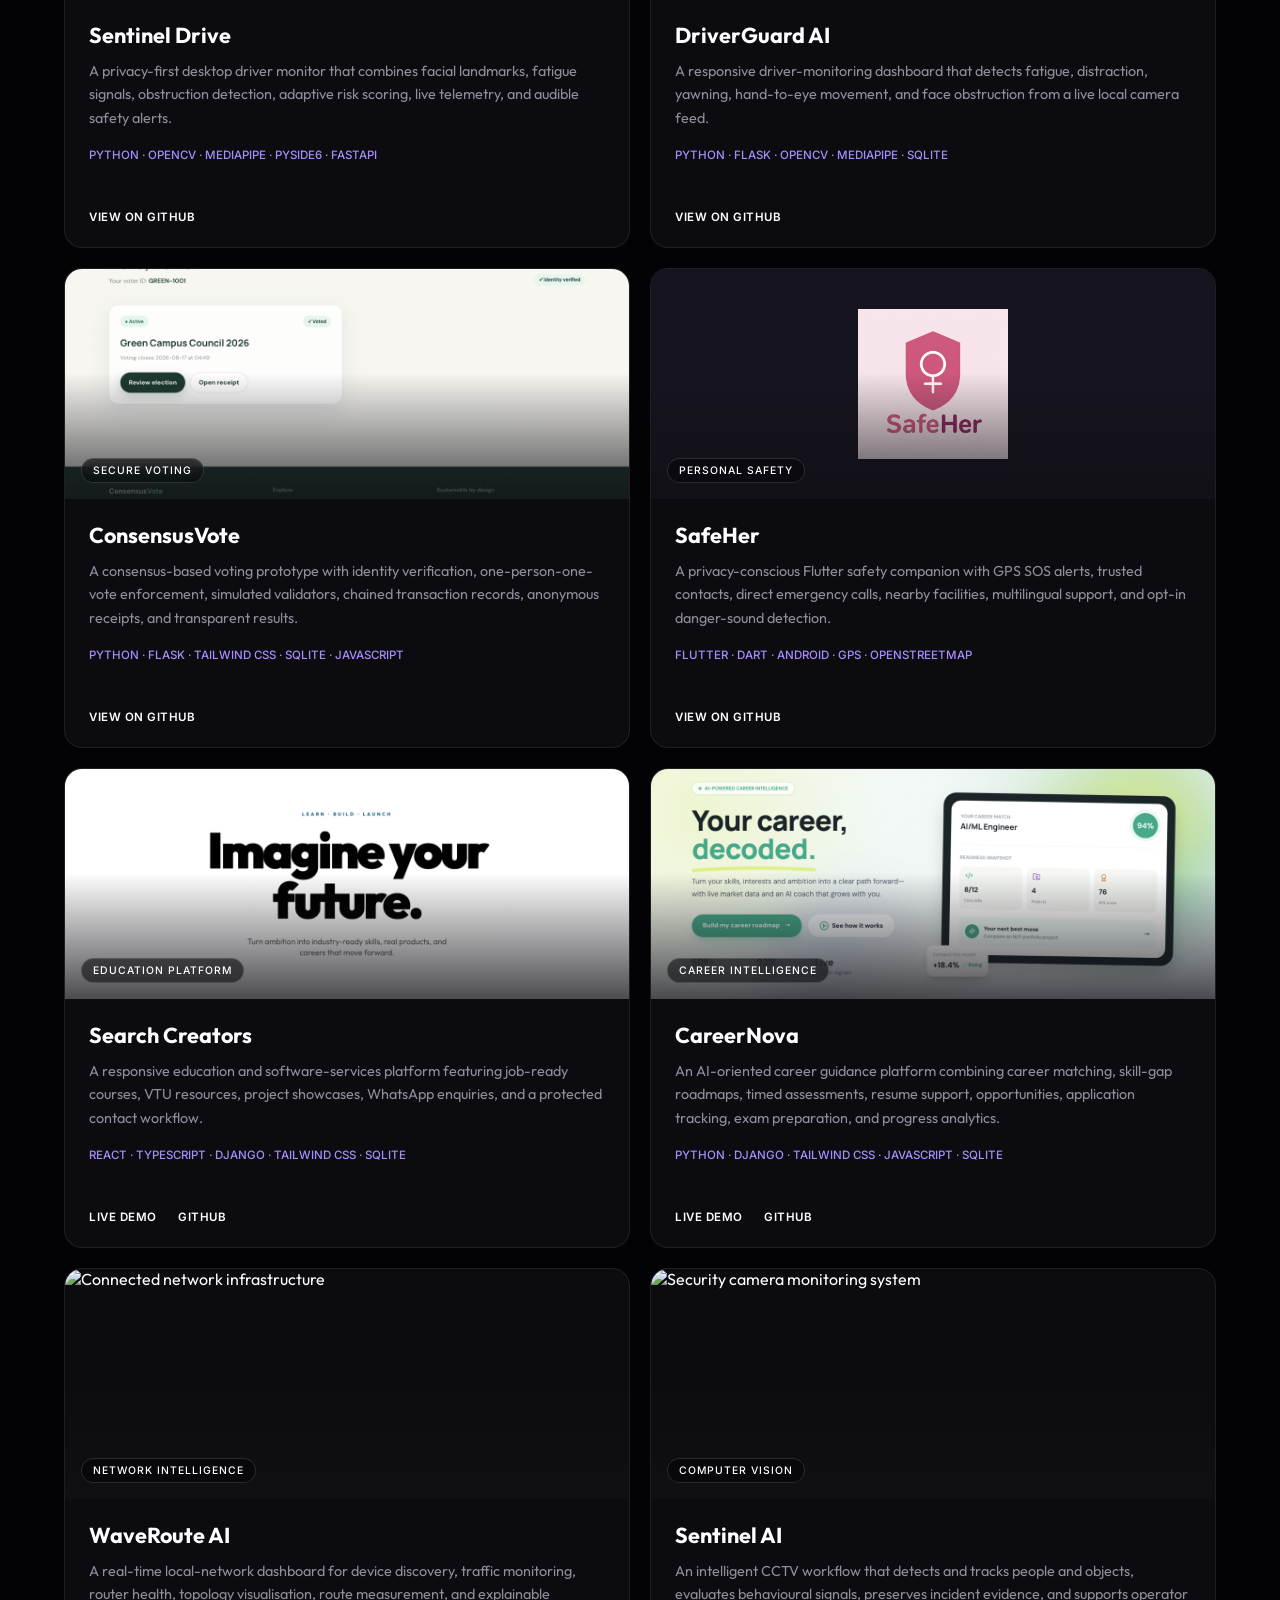
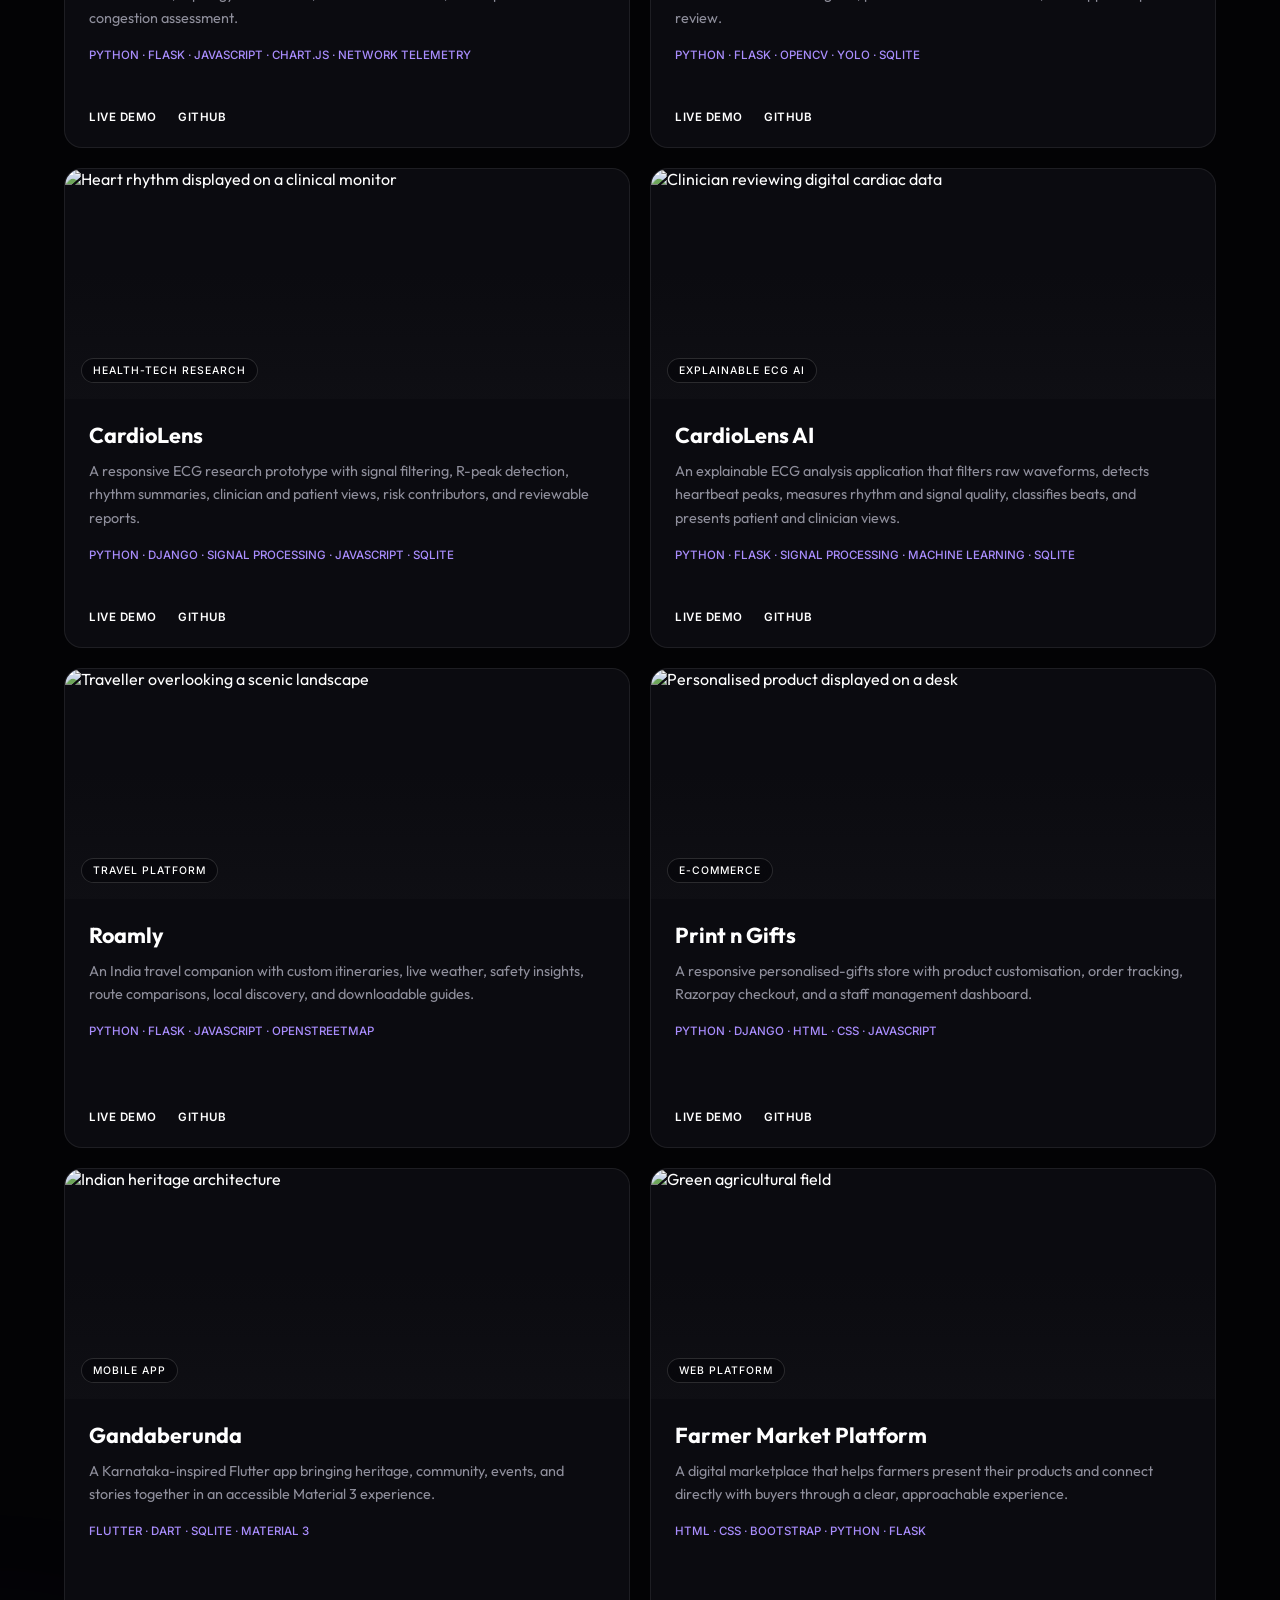
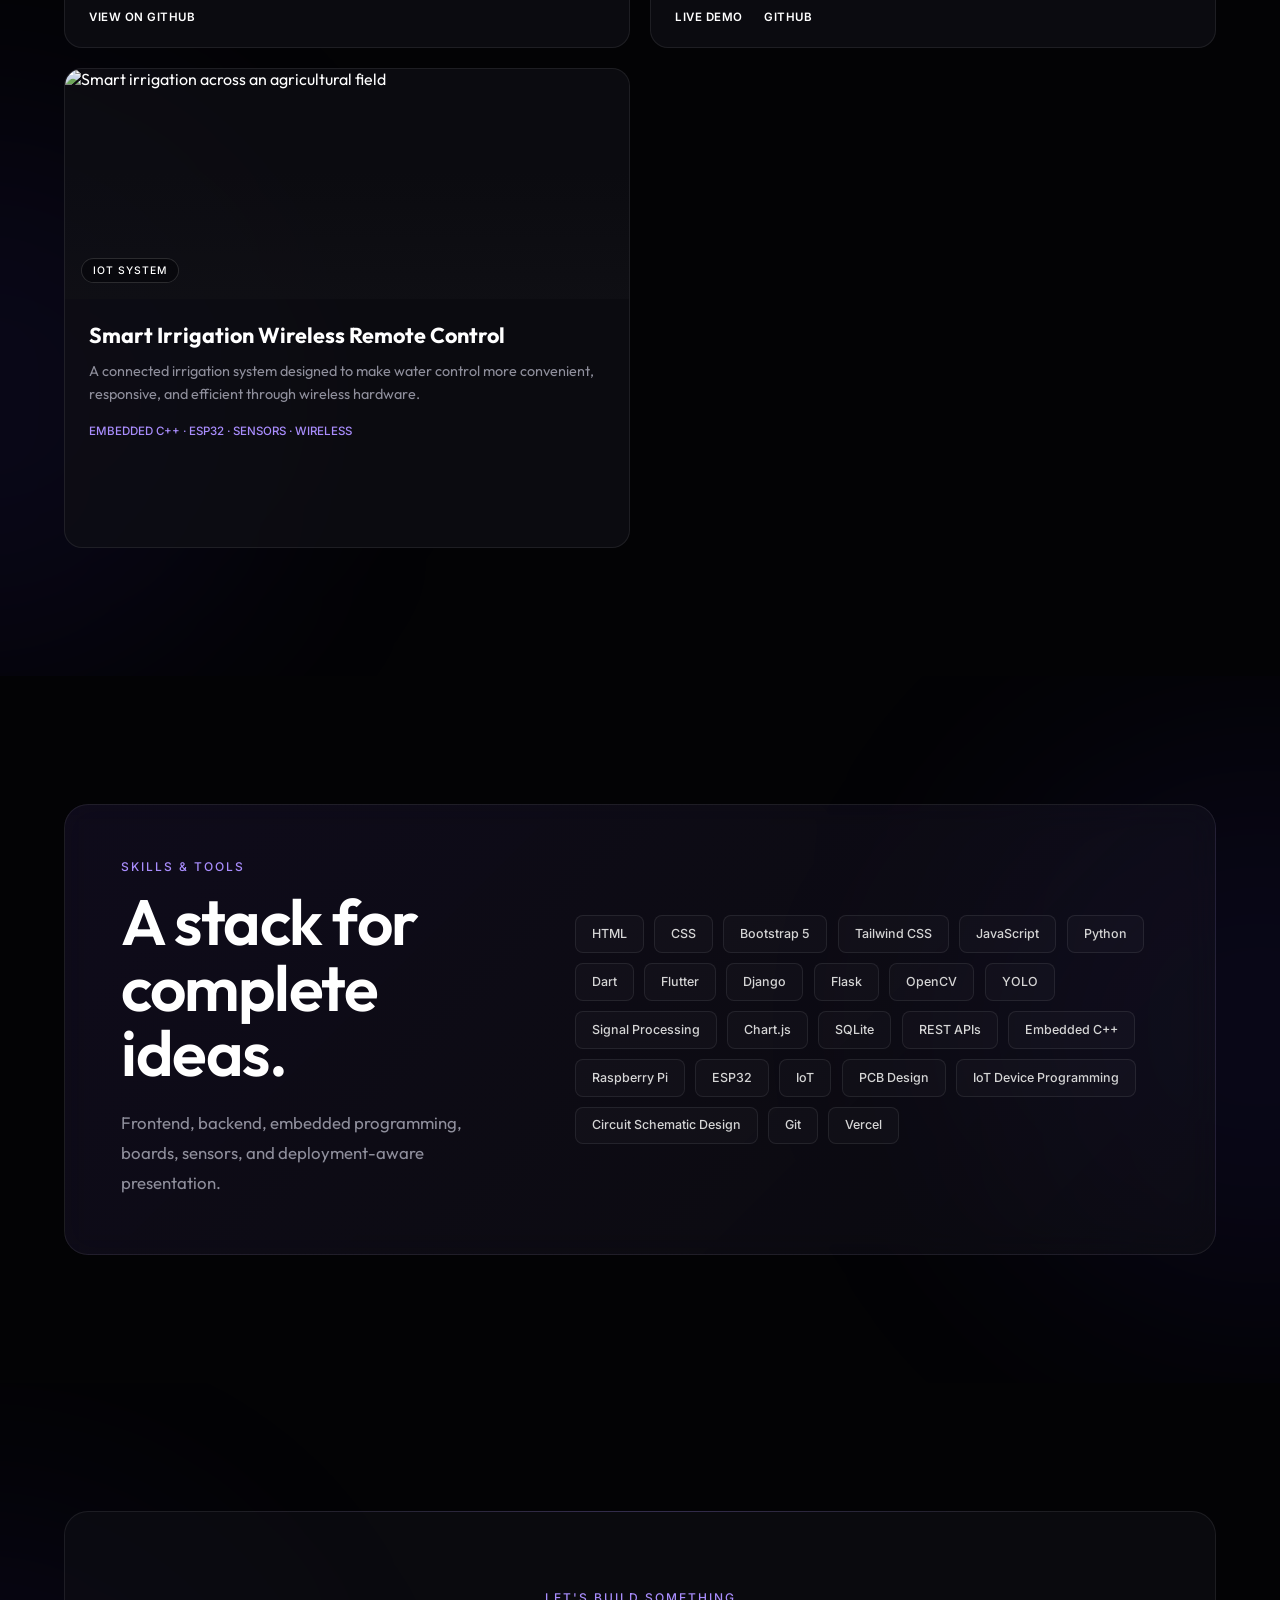
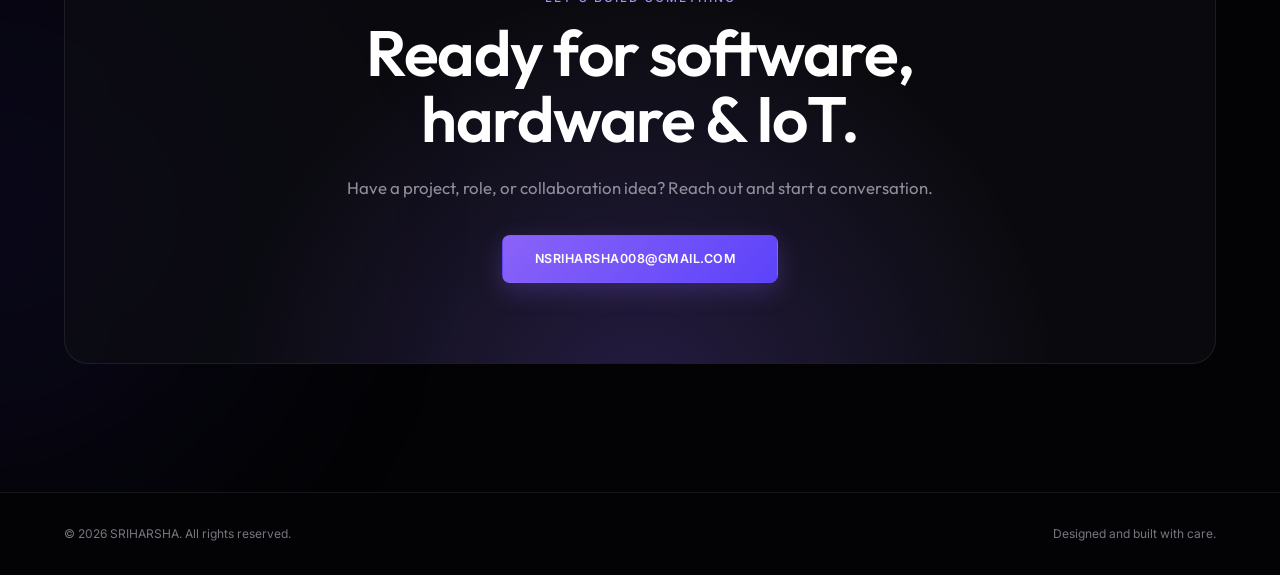
==== commit df70daa8: "Make project images reliably available" ====
--- a/index.html
+++ b/index.html
@@ -679,7 +679,7 @@
             <div class="project-body"><h3>Park Ease</h3><p>An autonomous smart-parking dashboard with live space maps, vehicle guidance, automatic billing, plate scanning, and safety monitoring.</p><p class="project-stack">Python · Flask · HTML · CSS · JavaScript</p><div class="project-actions"><a class="project-link" href="https://parking-system-one-pink.vercel.app" target="_blank" rel="noopener">Live demo <i class="ph ph-arrow-up-right"></i></a><a class="project-link" href="https://github.com/SRIHARSHA2108/PARKING-SYSTEM" target="_blank" rel="noopener">GitHub <i class="ph ph-github-logo"></i></a></div></div>
           </article>
           <article class="project-card reveal" data-category="ai web">
-            <div class="project-image"><img src="https://raw.githubusercontent.com/SRIHARSHA2108/CareerNova/main/docs/screenshots/landing-page.png" alt="CareerNova career intelligence landing page" loading="lazy"><span class="project-tag">Career intelligence</span></div>
+            <div class="project-image"><img src="assets/project-icons/careernova.png" alt="CareerNova career intelligence landing page" loading="lazy"><span class="project-tag">Career intelligence</span></div>
             <div class="project-body"><h3>CareerNova</h3><p>An AI-oriented career guidance platform combining career matching, skill-gap roadmaps, timed assessments, resume support, opportunities, application tracking, exam preparation, and progress analytics.</p><p class="project-stack">Python · Django · Tailwind CSS · JavaScript · SQLite</p><div class="project-actions"><a class="project-link" href="https://career-nova-neon.vercel.app/" target="_blank" rel="noopener">Live demo <i class="ph ph-arrow-up-right"></i></a><a class="project-link" href="https://github.com/SRIHARSHA2108/CareerNova" target="_blank" rel="noopener">GitHub <i class="ph ph-github-logo"></i></a></div></div>
           </article>
           <article class="project-card reveal" data-category="ai web">
@@ -715,7 +715,7 @@
             <div class="project-body"><h3>Farmer Market Platform</h3><p>A digital marketplace that helps farmers present their products and connect directly with buyers through a clear, approachable experience.</p><p class="project-stack">HTML · CSS · Bootstrap · Python · Flask</p><div class="project-actions"><a class="project-link" href="https://farmer-market-pf-fbqh.vercel.app" target="_blank" rel="noopener">Live demo <i class="ph ph-arrow-up-right"></i></a><a class="project-link" href="https://github.com/SRIHARSHA2108/FARMER_MARKET_PF" target="_blank" rel="noopener">GitHub <i class="ph ph-github-logo"></i></a></div></div>
           </article>
           <article class="project-card reveal recent" data-category="ai web">
-            <div class="project-image"><img src="https://raw.githubusercontent.com/SRIHARSHA2108/-AuraCare-Breast-Health-AI/main/docs/screenshots/home.png" alt="AuraCare breast-health support platform" loading="lazy"><span class="project-tag">Breast-health AI</span></div>
+            <div class="project-image"><img src="assets/project-icons/auracare.png" alt="AuraCare breast-health support platform" loading="lazy"><span class="project-tag">Breast-health AI</span></div>
             <div class="project-body"><h3>AuraCare</h3><p>A role-based breast-health support platform combining ultrasound classification, FNA screening, report extraction, visual highlighting, patient-friendly explanations, and clinician review.</p><p class="project-stack">Python · Flask · TensorFlow · OpenCV · SQLite</p><div class="project-actions"><a class="project-link" href="https://github.com/SRIHARSHA2108/-AuraCare-Breast-Health-AI" target="_blank" rel="noopener">View on GitHub <i class="ph ph-github-logo"></i></a></div></div>
           </article>
           <article class="project-card reveal recent" data-category="ai web">
@@ -723,7 +723,7 @@
             <div class="project-body"><h3>SpaceTech Chatbot</h3><p>A lightweight web chatbot with a straightforward conversational interface, a Flask backend, and MongoDB-backed application data.</p><p class="project-stack">Python · Flask · MongoDB · HTML · JavaScript</p><div class="project-actions"><a class="project-link" href="https://github.com/SRIHARSHA2108/SPACETEC-CHATBOT" target="_blank" rel="noopener">View on GitHub <i class="ph ph-github-logo"></i></a></div></div>
           </article>
           <article class="project-card reveal recent" data-category="ai">
-            <div class="project-image"><img src="https://raw.githubusercontent.com/SRIHARSHA2108/LIVE-CABIN-FEED/main/docs/screenshots/sentinel-dashboard.png" alt="Sentinel Drive live cabin monitoring dashboard" loading="lazy"><span class="project-tag">Driver safety</span></div>
+            <div class="project-image"><img src="assets/project-icons/sentinel-drive.png" alt="Sentinel Drive live cabin monitoring dashboard" loading="lazy"><span class="project-tag">Driver safety</span></div>
             <div class="project-body"><h3>Sentinel Drive</h3><p>A privacy-first desktop driver monitor that combines facial landmarks, fatigue signals, obstruction detection, adaptive risk scoring, live telemetry, and audible safety alerts.</p><p class="project-stack">Python · OpenCV · MediaPipe · PySide6 · FastAPI</p><div class="project-actions"><a class="project-link" href="https://github.com/SRIHARSHA2108/LIVE-CABIN-FEED" target="_blank" rel="noopener">View on GitHub <i class="ph ph-github-logo"></i></a></div></div>
           </article>
           <article class="project-card reveal recent" data-category="ai web">
@@ -731,7 +731,7 @@
             <div class="project-body"><h3>DriverGuard AI</h3><p>A responsive driver-monitoring dashboard that detects fatigue, distraction, yawning, hand-to-eye movement, and face obstruction from a live local camera feed.</p><p class="project-stack">Python · Flask · OpenCV · MediaPipe · SQLite</p><div class="project-actions"><a class="project-link" href="https://github.com/SRIHARSHA2108/Drowsiness-detection" target="_blank" rel="noopener">View on GitHub <i class="ph ph-github-logo"></i></a></div></div>
           </article>
           <article class="project-card reveal recent" data-category="web">
-            <div class="project-image"><img src="https://raw.githubusercontent.com/SRIHARSHA2108/Voter/main/docs/screenshots/03-voter-dashboard.png" alt="ConsensusVote verified voter dashboard" loading="lazy"><span class="project-tag">Secure voting</span></div>
+            <div class="project-image"><img src="assets/project-icons/consensus-vote.png" alt="ConsensusVote verified voter dashboard" loading="lazy"><span class="project-tag">Secure voting</span></div>
             <div class="project-body"><h3>ConsensusVote</h3><p>A consensus-based voting prototype with identity verification, one-person-one-vote enforcement, simulated validators, chained transaction records, anonymous receipts, and transparent results.</p><p class="project-stack">Python · Flask · Tailwind CSS · SQLite · JavaScript</p><div class="project-actions"><a class="project-link" href="https://github.com/SRIHARSHA2108/Voter" target="_blank" rel="noopener">View on GitHub <i class="ph ph-github-logo"></i></a></div></div>
           </article>
           <article class="project-card reveal recent" data-category="mobile">
@@ -739,7 +739,7 @@
             <div class="project-body"><h3>SafeHer</h3><p>A privacy-conscious Flutter safety companion with GPS SOS alerts, trusted contacts, direct emergency calls, nearby facilities, multilingual support, and opt-in danger-sound detection.</p><p class="project-stack">Flutter · Dart · Android · GPS · OpenStreetMap</p><div class="project-actions"><a class="project-link" href="https://github.com/SRIHARSHA2108/Safeher" target="_blank" rel="noopener">View on GitHub <i class="ph ph-github-logo"></i></a></div></div>
           </article>
           <article class="project-card reveal recent" data-category="web">
-            <div class="project-image"><img src="https://raw.githubusercontent.com/SRIHARSHA2108/web/main/docs/search-creators-home.png" alt="Search Creators education and software-services website" loading="lazy"><span class="project-tag">Education platform</span></div>
+            <div class="project-image"><img src="assets/project-icons/search-creators.png" alt="Search Creators education and software-services website" loading="lazy"><span class="project-tag">Education platform</span></div>
             <div class="project-body"><h3>Search Creators</h3><p>A responsive education and software-services platform featuring job-ready courses, VTU resources, project showcases, WhatsApp enquiries, and a protected contact workflow.</p><p class="project-stack">React · TypeScript · Django · Tailwind CSS · SQLite</p><div class="project-actions"><a class="project-link" href="https://web-omega-pearl-66.vercel.app" target="_blank" rel="noopener">Live demo <i class="ph ph-arrow-up-right"></i></a><a class="project-link" href="https://github.com/SRIHARSHA2108/web" target="_blank" rel="noopener">GitHub <i class="ph ph-github-logo"></i></a></div></div>
           </article>
           <article class="project-card reveal" data-category="iot">
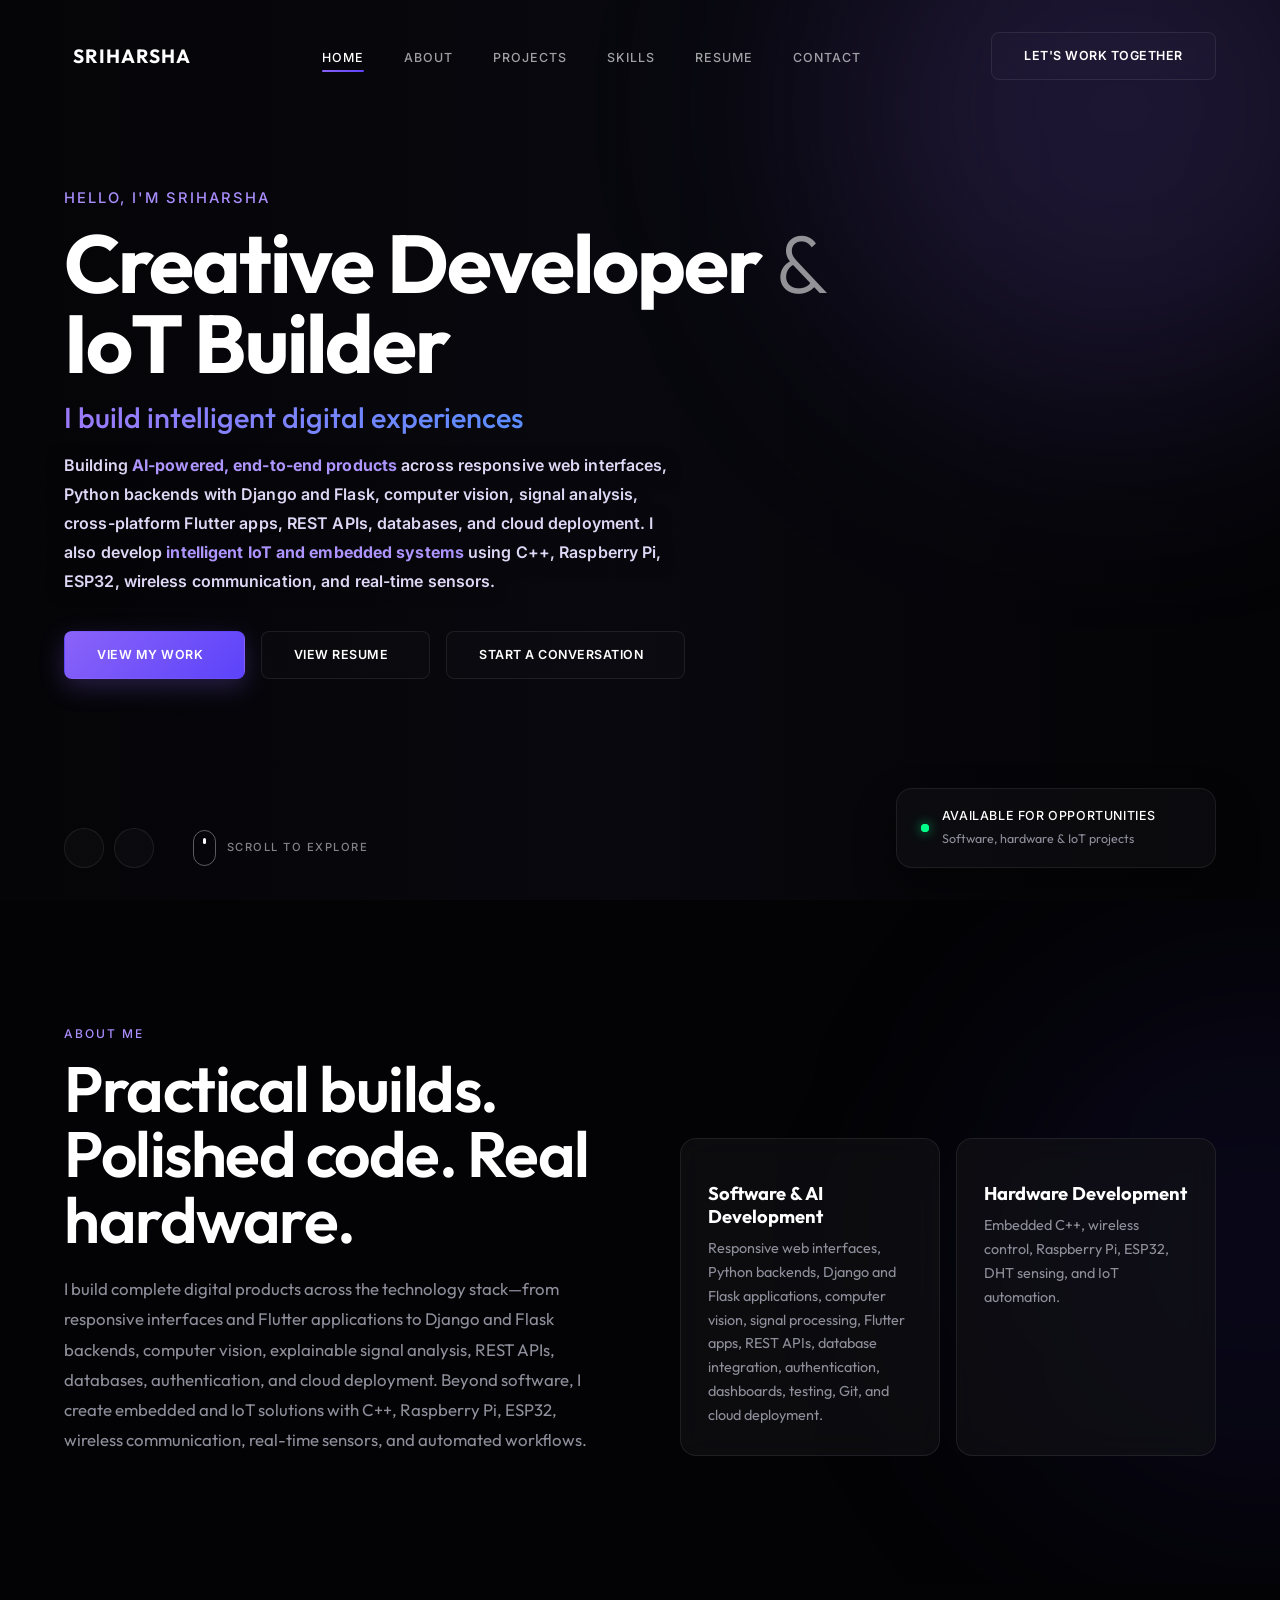
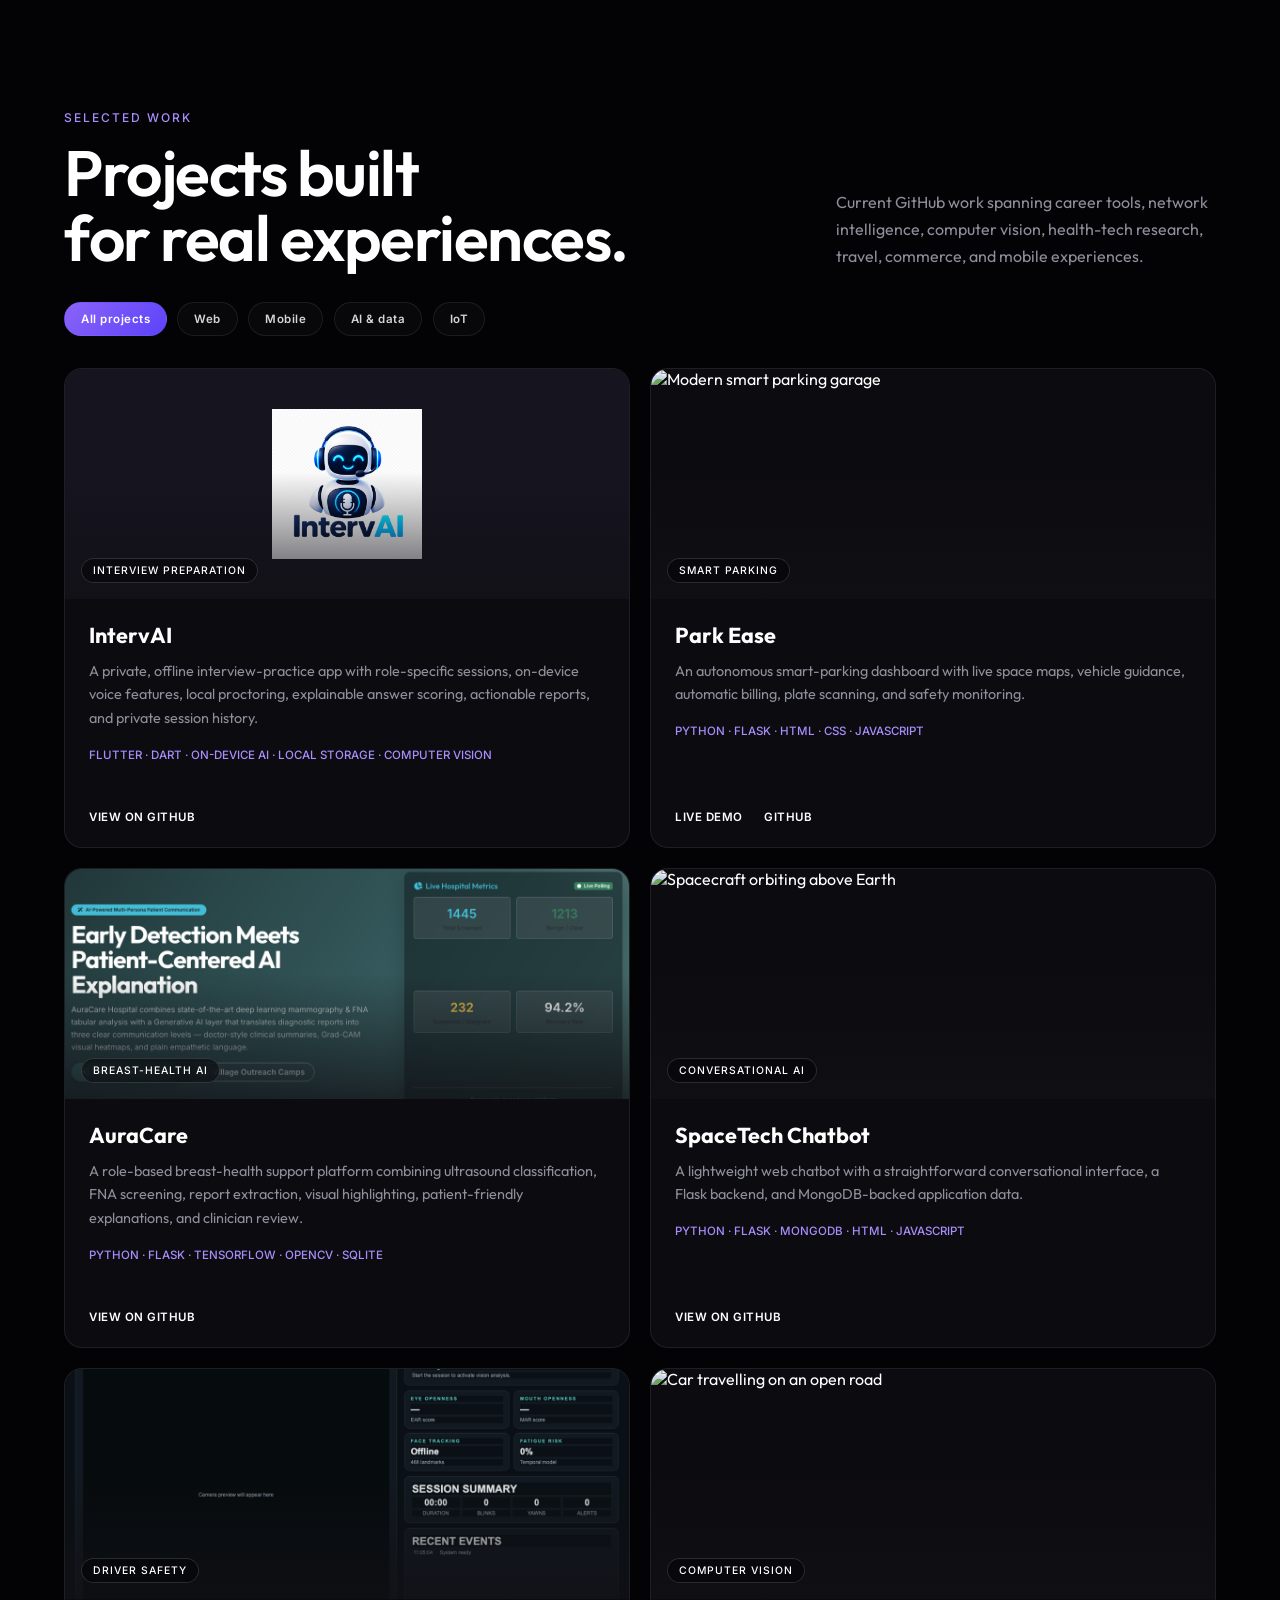
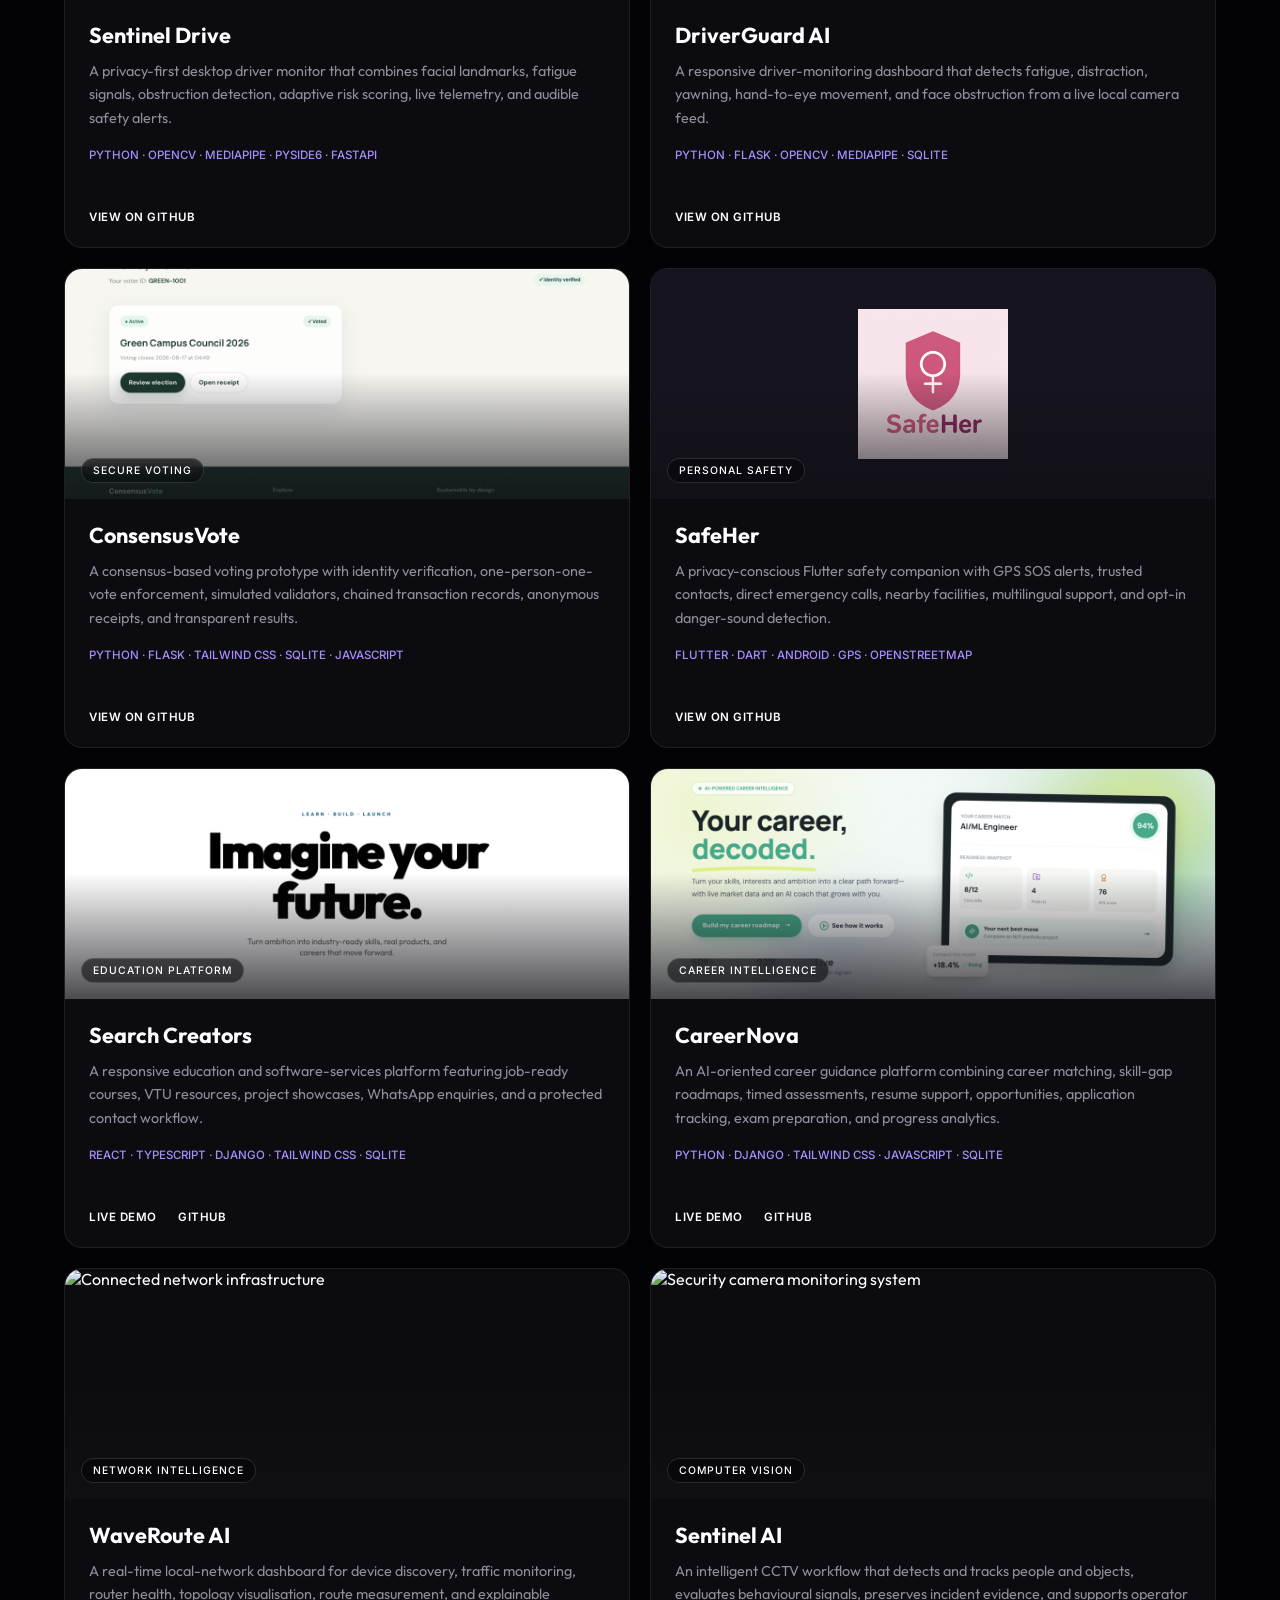
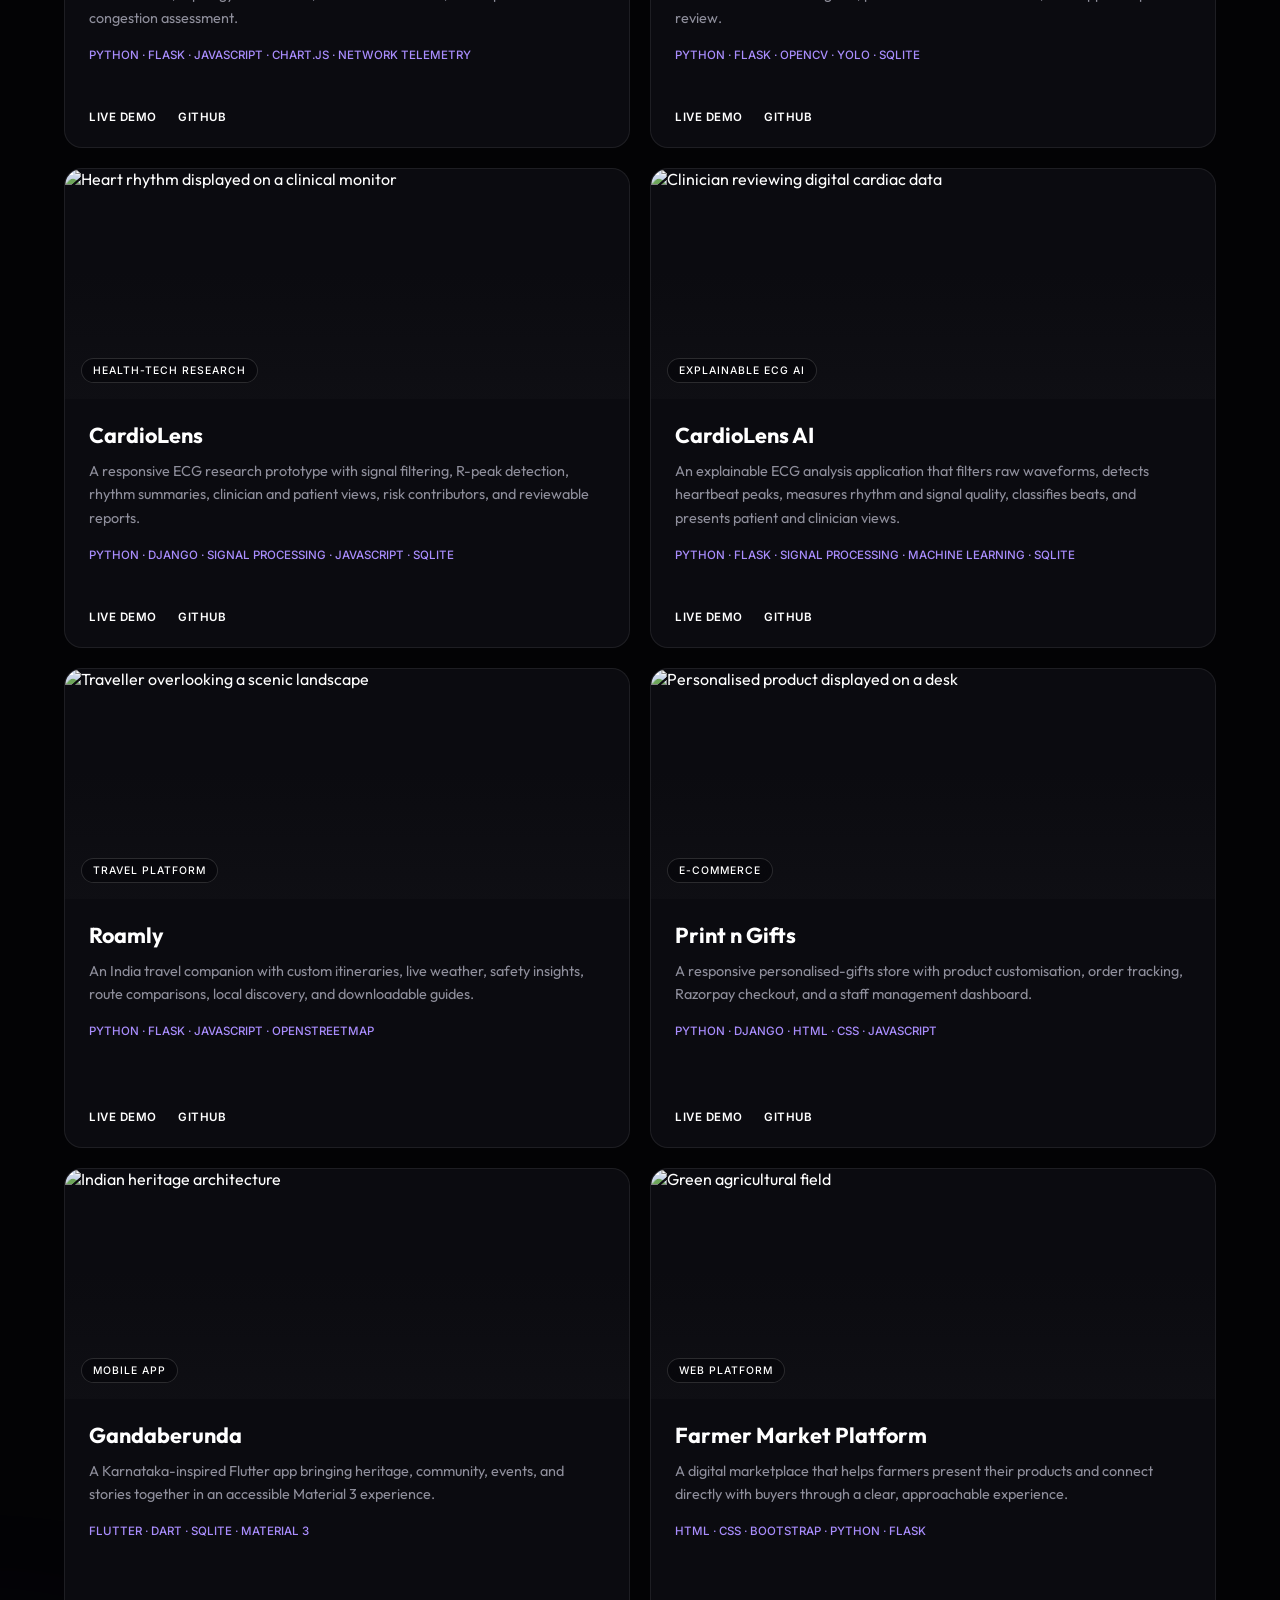
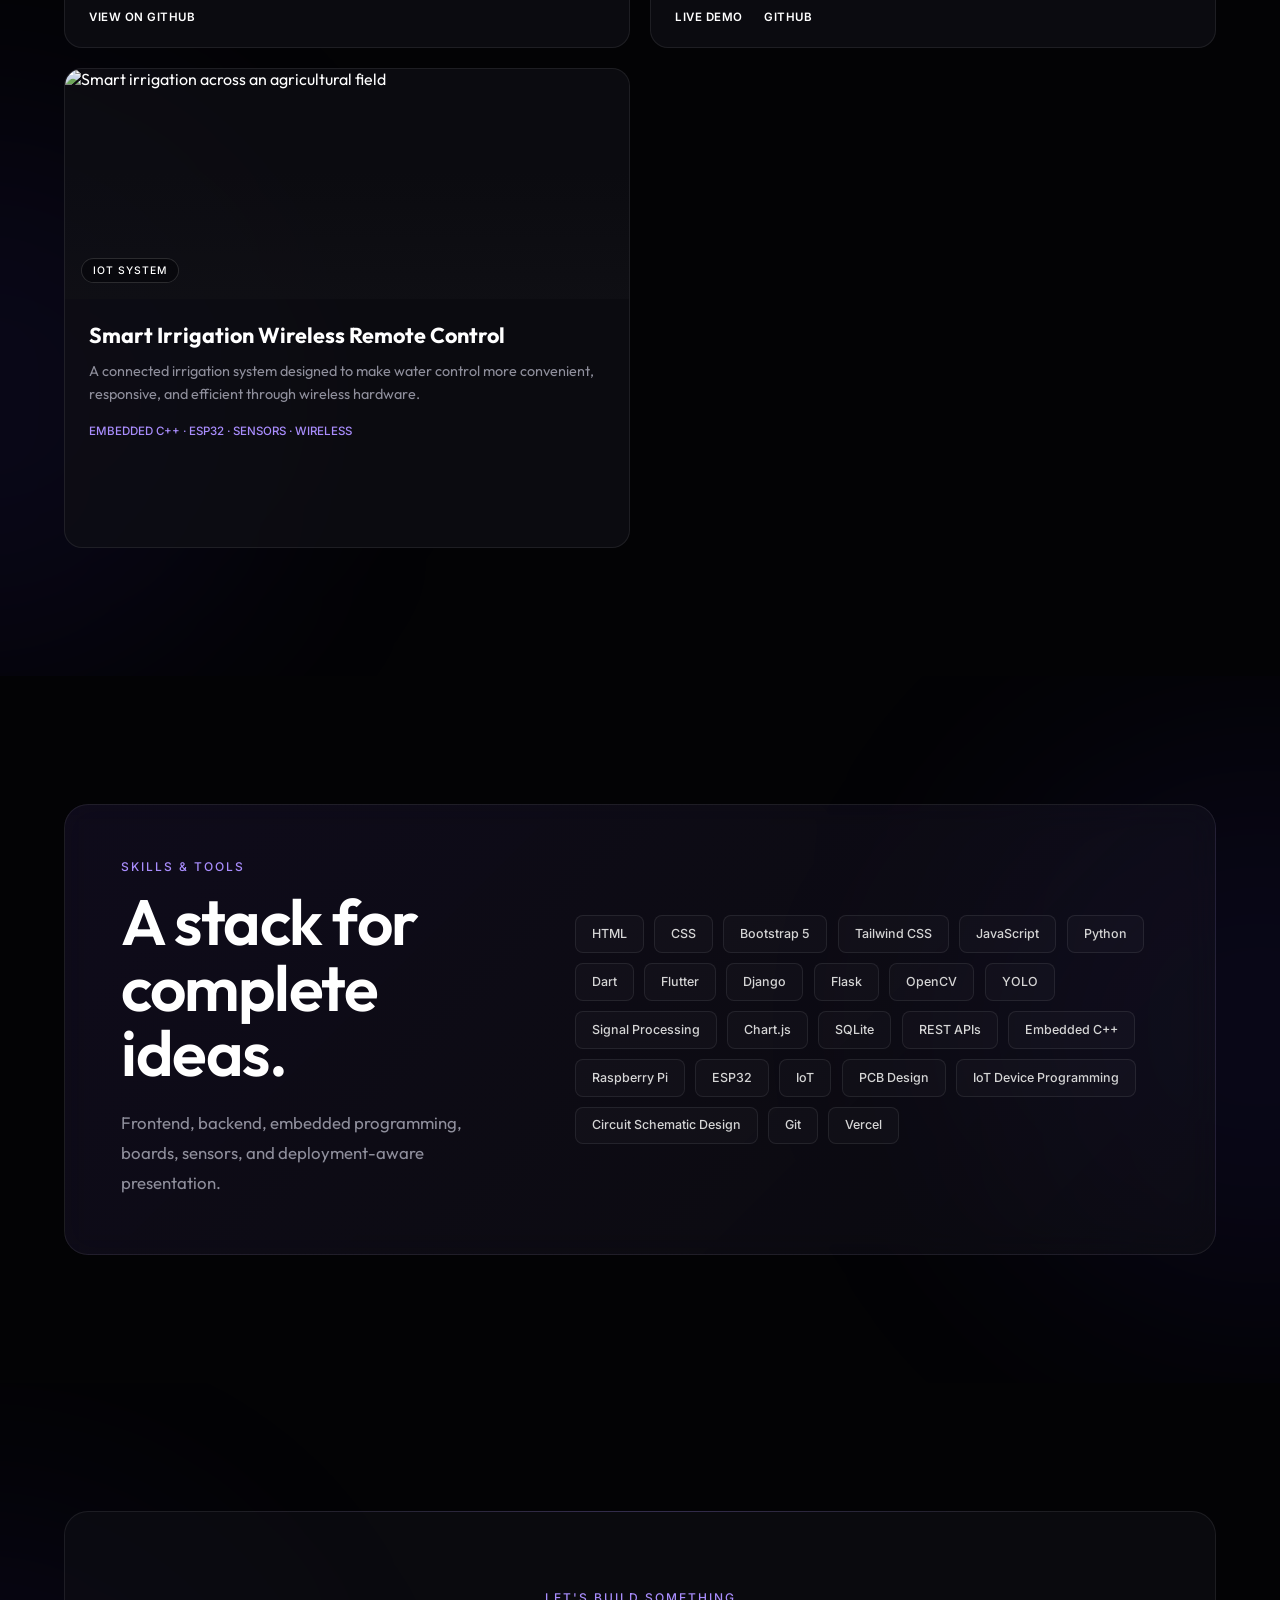
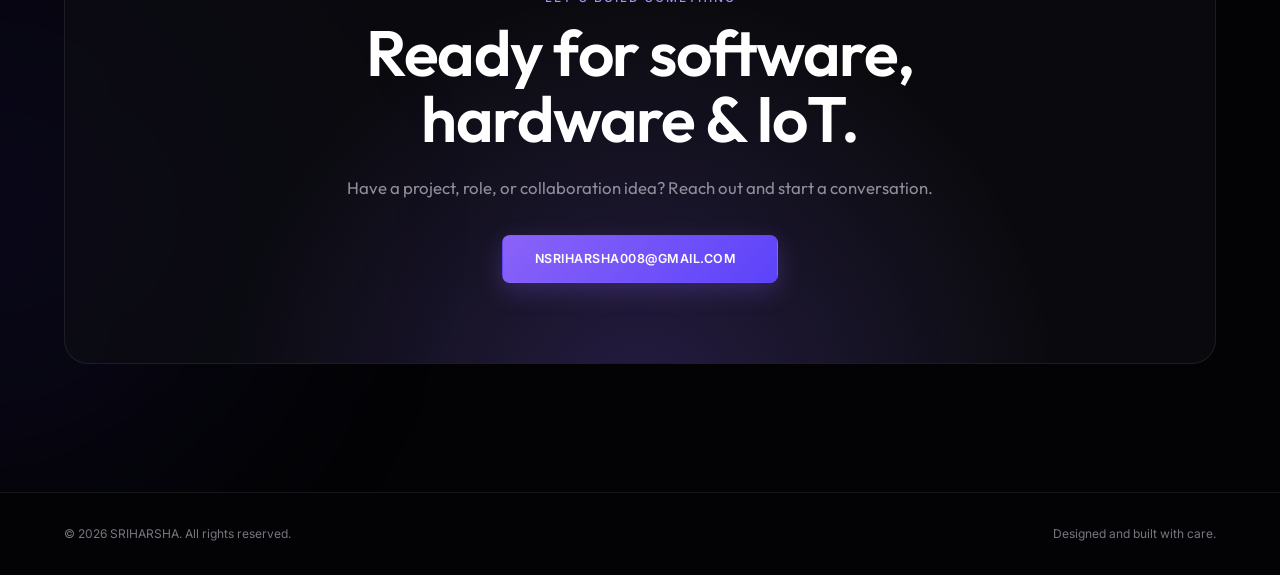
==== commit 6a1edd16: "Add resume to portfolio" ====
--- a/index.html
+++ b/index.html
@@ -605,6 +605,7 @@
         <li><a href="#about">About</a></li>
         <li><a href="#projects">Projects</a></li>
         <li><a href="#skills">Skills</a></li>
+        <li><a href="assets/Sriharsha-Resume.pdf" target="_blank" rel="noopener">Resume</a></li>
         <li><a href="#contact">Contact</a></li>
       </ul>
       <div class="nav-actions"><a class="btn btn-outline" href="#contact">Let's work together</a></div>
@@ -619,6 +620,7 @@
         <p class="hero-description animate-fade-up delay-3">Building <strong>AI-powered, end-to-end products</strong> across responsive web interfaces, Python backends with Django and Flask, computer vision, signal analysis, cross-platform Flutter apps, REST APIs, databases, and cloud deployment. I also develop <strong>intelligent IoT and embedded systems</strong> using C++, Raspberry Pi, ESP32, wireless communication, and real-time sensors.</p>
         <div class="cta-group animate-fade-up delay-4">
           <a class="btn btn-primary" href="#projects">View my work <i class="ph ph-arrow-down"></i></a>
+          <a class="btn btn-outline" href="assets/Sriharsha-Resume.pdf" target="_blank" rel="noopener">View resume <i class="ph ph-file-pdf"></i></a>
           <a class="btn btn-outline" href="https://wa.me/918660629986?text=Hello%20Sriharsha%2C%20I%20visited%20your%20portfolio%20and%20would%20like%20to%20connect." target="_blank" rel="noopener">Start a conversation <i class="ph ph-whatsapp-logo"></i></a>
         </div>
       </div>
